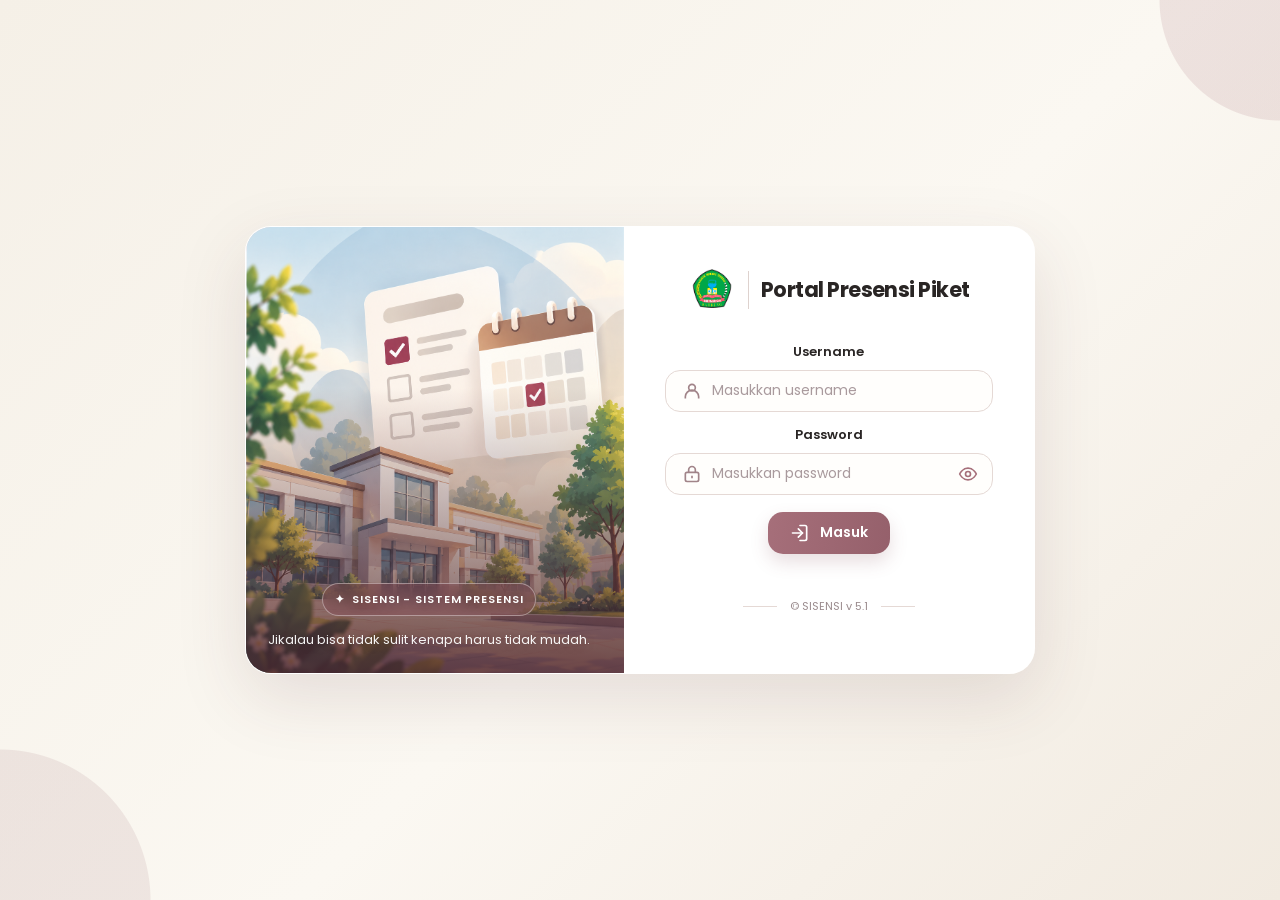
==== frontend/index.html @ e1c7d1ce "Update" ====
<!DOCTYPE html>
<html lang="id">
<head>
  <meta charset="UTF-8">
  <meta name="viewport" content="width=device-width, initial-scale=1.0">
  <meta name="theme-color" content="#824653">
  <title>Login - Portal Presensi Piket | SMK MedikaCom</title>
  <link href="https://fonts.googleapis.com/css2?family=Poppins:wght@400;500;600;700&display=swap" rel="stylesheet">
  <link rel="stylesheet" href="./css/style.css">
  <style>
    /* Tema SISENSI: Burgundy + Pale Beige */
    body.login-body {
      --burgundy: #824653;
      --burgundy-dark: #6F3945;
      --burgundy-soft: #A66F7A;
      --burgundy-pale: #F2E5E7;
      --beige: #F5F0E7;
      --ink: #34272B;
      --muted: #897B7E;
      --line: #E5D9D5;
      margin: 0;
      min-height: 100vh;
      padding: 28px;
      box-sizing: border-box;
      display: flex;
      align-items: center;
      justify-content: center;
      font-family: 'Poppins', sans-serif;
      color: var(--ink);
      background:
        radial-gradient(circle at 100% 0%, rgba(166,111,122,.16) 0 120px, transparent 121px),
        radial-gradient(circle at 0% 100%, rgba(130,70,83,.10) 0 150px, transparent 151px),
        linear-gradient(135deg, #F5F0E7 0%, #FBF8F2 55%, #F1EAE0 100%);
    }
    body.login-body * { box-sizing: border-box; }
    body.login-body > .container-login {
      width: min(790px, calc(100vw - 40px)) !important;
      max-width: 790px !important;
      min-width: 0;
      min-height: 425px;
      display: grid;
      grid-template-columns: minmax(0, .92fr) minmax(0, 1fr);
      overflow: hidden;
      padding: 0;
      margin: auto;
      border: 1px solid rgba(255,255,255,.96);
      border-radius: 26px;
      background: rgba(255,255,255,.97);
      box-shadow: 0 24px 70px rgba(83,45,54,.13);
    }
    .login-visual {
      position: relative;
      min-height: 425px;
      overflow: hidden;
      background: #E8D7D9;
      display: flex;
      align-items: flex-end;
      padding: 22px;
      isolation: isolate;
    }
    .login-visual::before {
      content: "";
      position: absolute;
      inset: 0;
      background: url("./assets/login-illustration.png") center center / cover no-repeat;
      z-index: -2;
    }
    .login-visual::after {
      content: "";
      position: absolute;
      inset: 0;
      background: linear-gradient(180deg, rgba(111,57,69,0) 36%, rgba(75,37,46,.82) 100%);
      z-index: -1;
    }
    .visual-copy { color: #fff; text-shadow: 0 2px 12px rgba(40,15,20,.22); }
    .visual-eyebrow {
      display: inline-flex;
      align-items: center;
      gap: 8px;
      margin-bottom: 12px;
      padding: 7px 12px;
      border: 1px solid rgba(255,255,255,.38);
      border-radius: 999px;
      background: rgba(130,70,83,.36);
      backdrop-filter: blur(8px);
      font-size: 11px;
      font-weight: 600;
      letter-spacing: .08em;
      text-transform: uppercase;
    }
    .visual-copy h3 { margin: 0 0 8px; font-size: clamp(24px, 2.5vw, 32px); line-height: 1.25; font-weight: 700; }
    .visual-copy p { max-width: 330px; margin: 0; font-size: 13px; line-height: 1.8; color: rgba(255,255,255,.94); }
    .login-content {
      display: flex;
      flex-direction: column;
      justify-content: center;
      padding: clamp(22px, 3.2vw, 46px);
      min-width: 0;
    }
    .login-brand { display: flex; justify-content: center; margin-bottom: 22px; }
    .container-login .logo { display: block; width: min(180px, 100%); height: auto; max-height: 62px; object-fit: contain; margin: 0 auto; }
    .login-heading { text-align: center; margin-bottom: 20px; }
    .login-heading h2 { margin: 0 0 8px; color: #292524; font-size: clamp(25px, 2.3vw, 32px); line-height: 1.3; font-weight: 700; letter-spacing: -.035em; }
    .login-heading p { margin: 0; color: #897B7E; font-size: 13px; line-height: 1.7; }
    .login-form { display: grid; gap: 13px; }
    .login-field label { display: block; margin: 0 0 8px; color: #292524; font-size: 13px; font-weight: 600; }
    .login-input-wrap { position: relative; }
    .login-input-wrap .field-icon {
      position: absolute; left: 17px; top: 50%; transform: translateY(-50%);
      width: 20px; height: 20px; color: #A18489; pointer-events: none;
    }
    .container-login .login-input {
      width: 100%; height: 42px; margin: 0; padding: 0 44px 0 46px;
      border: 1.5px solid #E5D9D5; border-radius: 15px; outline: none;
      background: #FFFEFC; color: #34272B; font: 400 14px 'Poppins', sans-serif;
      text-align: left; transition: border-color .2s, box-shadow .2s, background .2s;
    }
    .container-login .login-input::placeholder { color: #A99A9D; opacity: 1; }
    .container-login .login-input:focus { border-color: #A66F7A; box-shadow: 0 0 0 4px rgba(166,111,122,.15); background: #fff; }
    .password-toggle {
      position: absolute; right: 12px; top: 50%; transform: translateY(-50%);
      width: 34px; height: 34px; display: grid; place-items: center;
      border: 0; border-radius: 9px; color: #A66F7A; background: transparent; cursor: pointer;
    }
    .password-toggle:hover { background: #F2E5E7; color: #6F3945; }
    .password-toggle svg { width: 20px; height: 20px; }
    .container-login .login-btn {
      width: auto; min-width: 132px; max-width: 190px; align-self: center; padding: 0 24px; min-width: 120px; align-self: center; padding: 0 22px;
      min-height: 42px; margin: 4px 0 0; border: 0; border-radius: 15px;
      display: inline-flex; align-items: center; justify-content: center; gap: 10px;
      background: linear-gradient(100deg, #A66F7A, #95606B); color: white;
      font: 600 14px 'Poppins', sans-serif; cursor: pointer;
      box-shadow: 0 8px 18px rgba(130,70,83,.18); transition: transform .18s, box-shadow .18s, filter .18s;
    }
    .container-login .login-btn:hover { transform: translateY(-1px); background: linear-gradient(100deg, #95606B, #824653); box-shadow: 0 12px 22px rgba(130,70,83,.23); filter: brightness(1.02); }
    .container-login .login-btn:active { transform: translateY(0); }
    .login-btn svg { width: 20px; height: 20px; }
    .login-footer { display: flex; align-items: center; justify-content: center; gap: 13px; margin-top: 20px; color: #9A8B8D; font-size: 11px; text-align: center; }
    .login-footer::before, .login-footer::after { content: ""; height: 1px; width: 34px; background: #E5D9D5; }
    .container-login .error-msg { min-height: 0; margin-top: 12px; color: #B42332; font-size: 12px; text-align: center; }
    #loadingOverlay { z-index: 9999; }
    #loadingOverlay .spinner { border-top-color: #824653 !important; }
    @media (min-width: 821px) {
      body.login-body > .container-login {
        width: min(790px, calc(100vw - 40px)) !important;
        max-width: 790px !important;
        grid-template-columns: minmax(0, .92fr) minmax(0, 1fr) !important;
      }
      body.login-body > .container-login > .login-visual,
      body.login-body > .container-login > .login-content { min-width: 0; }
    }
    @media (max-width: 820px) {
      body.login-body { padding: 18px; }
      body.login-body > .container-login { width: min(560px, calc(100vw - 36px)) !important; max-width: 560px !important; min-height: auto; grid-template-columns: 1fr !important; border-radius: 23px; }
      .login-visual { min-height: 210px; padding: 24px; }
      .login-visual::before { background-position: center 54%; }
      .login-visual::after { background: linear-gradient(90deg, rgba(75,37,46,.66), rgba(111,57,69,.10)); }
      .visual-copy h3 { font-size: 23px; }
      .visual-copy p { max-width: 290px; font-size: 12px; }
      .login-content { padding: 32px clamp(22px, 7vw, 48px) 28px; }
      .login-title-row { gap: 14px; margin-bottom: 25px; }
      .container-login .logo { width: 58px; height: 54px; max-width: 58px; max-height: 54px; }
      .login-title-divider { height: 42px; }
      .login-heading h2 { font-size: clamp(20px, 4.5vw, 26px); }
    }
    @media (max-width: 420px) {
      body.login-body { padding: 12px; align-items: flex-start; }
      body.login-body > .container-login { width: min(560px, calc(100vw - 24px)) !important; max-width: 560px !important; border-radius: 19px; margin: auto 0; }
      .login-visual { min-height: 165px; padding: 18px; }
      .visual-copy h3 { font-size: 20px; }
      .visual-copy p { font-size: 11px; line-height: 1.6; }
      .login-content { padding: 26px 20px 23px; }
      .login-title-row { gap: 10px; }
      .container-login .logo { width: 48px; height: 46px; max-width: 48px; max-height: 46px; }
      .login-title-divider { height: 38px; }
      .login-heading h2 { font-size: clamp(18px, 5vw, 22px); }
      .container-login .login-input { height: 54px; min-height: 54px; border-radius: 13px; }
      .container-login .login-btn { height: 46px; min-height: 46px; min-width: 120px; padding: 0 22px; border-radius: 13px; }
      .login-form { gap: 13px; }
      .login-footer { margin-top: 25px; font-size: 10px; }
    }
    @media (prefers-reduced-motion: reduce) {
      .container-login *, .container-login *::before, .container-login *::after { transition: none !important; }
    }

    /* Tombol tampilkan password: posisi stabil dan selalu terlihat */
    .password-field, .password-wrapper, .password-input-wrap, .input-password-wrap {
      position: relative; width: 100%;
    }
    .password-toggle, .toggle-password, #togglePassword, #togglePasswordBtn, .show-password, .password-eye {
      position: absolute !important; right: 10px !important; top: 50% !important;
      transform: translateY(-50%) !important; display: inline-flex !important;
      align-items: center !important; justify-content: center !important;
      width: 30px !important; height: 30px !important; padding: 0 !important;
      margin: 0 !important; border: 0 !important; border-radius: 7px !important;
      background: transparent !important; color: #A66F7A !important;
      opacity: 1 !important; visibility: visible !important; z-index: 5 !important;
      cursor: pointer !important;
    }
    .password-field input, .password-wrapper input, .password-input-wrap input, .input-password-wrap input, #kodeAkses {
      padding-right: 54px !important;
    }
    .password-toggle svg, .toggle-password svg, #togglePassword svg, #togglePasswordBtn svg, .show-password svg, .password-eye svg {
      width: 20px !important; height: 20px !important; opacity: 1 !important; visibility: visible !important;
    }
    @media (max-width: 700px) {
      .login-card, .login-shell, .login-container, .container-login {
        width: calc(100vw - 28px) !important; max-width: 460px !important; min-height: auto !important;
      }
    }
    .password-toggle:hover, .toggle-password:hover, #togglePassword:hover, #togglePasswordBtn:hover, .show-password:hover, .password-eye:hover {
      background: #F2E5E7 !important; color: #6F3945 !important;
    }
    .password-toggle:focus-visible, .toggle-password:focus-visible, #togglePassword:focus-visible, #togglePasswordBtn:focus-visible, .show-password:focus-visible, .password-eye:focus-visible {
      outline: 2px solid #A66F7A !important; outline-offset: 2px !important; border-radius: 5px !important;
    }
  </style>
</head>
<body class="login-body">
  <main class="container-login">
    <section class="login-visual" aria-label="Informasi sekolah">
      <div class="visual-copy">
        <div class="visual-eyebrow">
          <span aria-hidden="true">✦</span> SISENSI - SISTEM PRESENSI
        </div>
        <!-- <h3>Presensi Piket<br>Lebih Mudah.</h3> -->
        <p>Jikalau bisa tidak sulit kenapa harus tidak mudah.</p>
      </div>
    </section>

    <section class="login-content" aria-labelledby="loginTitle">
      <header class="login-title-row" aria-labelledby="loginTitle">
        <img src="./assets/logo_sekolah.png" class="logo" alt="Logo sekolah">
        <span class="login-title-divider" aria-hidden="true"></span>
        <div class="login-heading">
          <h2 id="loginTitle">Portal Presensi Piket</h2>
        </div>
      </header>

      <form class="login-form" id="loginForm" onsubmit="event.preventDefault(); login();">
        <div class="login-field">
          <label for="idPiket">Username</label>
          <div class="login-input-wrap">
            <svg class="field-icon" viewBox="0 0 24 24" fill="none" stroke="currentColor" stroke-width="2" aria-hidden="true"><circle cx="12" cy="8" r="4"></circle><path d="M4 21v-2a8 8 0 0 1 16 0v2"></path></svg>
            <input type="text" id="idPiket" class="login-input" placeholder="Masukkan username" autocomplete="username" required>
          </div>
        </div>
        <div class="login-field">
          <label for="kodeAkses">Password</label>
          <div class="login-input-wrap">
            <svg class="field-icon" viewBox="0 0 24 24" fill="none" stroke="currentColor" stroke-width="2" aria-hidden="true"><rect x="4" y="10" width="16" height="11" rx="2"></rect><path d="M8 10V7a4 4 0 0 1 8 0v3"></path><path d="M12 14v3"></path></svg>
            <input type="password" id="kodeAkses" class="login-input" placeholder="Masukkan password" autocomplete="current-password" required>
            <button class="password-toggle" type="button" id="togglePassword" aria-label="Tampilkan password" title="Tampilkan password" aria-pressed="false">
              <svg id="passwordEyeIcon" viewBox="0 0 24 24" fill="none" stroke="currentColor" stroke-width="2" stroke-linecap="round" stroke-linejoin="round" aria-hidden="true">
                <path d="M2 12s3.5-7 10-7 10 7 10 7-3.5 7-10 7S2 12 2 12Z"></path><circle cx="12" cy="12" r="3"></circle>
              </svg>
            </button>
          </div>
        </div>
        <button type="submit" class="login-btn">
          <svg viewBox="0 0 24 24" fill="none" stroke="currentColor" stroke-width="2" stroke-linecap="round" stroke-linejoin="round" aria-hidden="true"><path d="M10 17l5-5-5-5"></path><path d="M15 12H3"></path><path d="M12 3h6a2 2 0 0 1 2 2v14a2 2 0 0 1-2 2h-6"></path></svg>
          Masuk
        </button>
      </form>
      <div class="error-msg" id="errorMsg" role="alert" aria-live="polite"></div>
      <footer class="login-footer">© SISENSI v 5.1</footer>
    </section>
  </main>

  <div id="loadingOverlay">
    <div class="loading-box">
      <div class="spinner"></div>
      <p id="loadingText">Memproses...</p>
    </div>
  </div>

  <script>
    const password = document.getElementById('kodeAkses');
    const toggle = document.getElementById('togglePassword');
    const icon = document.getElementById('passwordEyeIcon');

    const eye = `
      <path d="M2 12s3.5-7 10-7 10 7 10 7-3.5 7-10 7S2 12 2 12Z"></path>
      <circle cx="12" cy="12" r="3"></circle>
    `;
    const eyeOff = `
      <path d="M3 3l18 18"></path>
      <path d="M10.6 10.6a2 2 0 0 0 2.8 2.8"></path>
      <path d="M9.9 5.2A11 11 0 0 1 12 5c6.5 0 10 7 10 7a15 15 0 0 1-4 4.8"></path>
      <path d="M6.6 6.6C3.6 8.5 2 12 2 12s3.5 7 10 7c1 0 2-.2 2.9-.5"></path>
    `;
    toggle.addEventListener('click', function () {
      const show = password.type === 'password';
      password.type = show ? 'text' : 'password';
      icon.innerHTML = show ? eyeOff : eye;
      toggle.setAttribute('aria-label', show ? 'Sembunyikan password' : 'Tampilkan password');
      toggle.setAttribute('title', show ? 'Sembunyikan password' : 'Tampilkan password');
      toggle.setAttribute('aria-pressed', String(show));
    });
  </script>

  <script src="./js/auth.js"></script>
</body>
</html>
---- frontend/css/style.css ----
/* ==========================================================================
   1. RESET & BASE CONFIGURATION
   ========================================================================== */
html, body {
  height: 100%;
  margin: 0;
  padding: 0;
  font-family: 'Poppins', sans-serif;
  -webkit-text-size-adjust: 100%;
}

h2, h3 { 
  color: #1e293b; 
  font-weight: 600; 
  margin-top: 0; 
}

/* ==========================================================================
   2. LOGIN PAGE STYLES
   ========================================================================== */
body.login-body {
  min-height: 100vh;
  display: flex;
  justify-content: center;
  align-items: center;
  background: linear-gradient(rgba(245, 240, 231, 0.88), rgba(245, 240, 231, 0.88)), 
              url('https://i.imgur.com/hqZ98He.jpeg') no-repeat center center;
  background-size: cover;
}

.container-login {
  width: 100%;
  max-width: 380px;
  background: #ffffff;
  padding: 40px 30px;
  margin: 20px;
  border-radius: 20px;
  border: 1px solid #cbd5e1;
  box-shadow: 0 10px 25px rgba(74, 58, 30, 0.10);
  text-align: center;
  box-sizing: border-box;
}

.logo {
  display: block;
  margin: 0 auto 20px auto;
  max-width: 160px;
}

.login-input {
  width: 100%;
  box-sizing: border-box;
  padding: 14px 18px;
  margin-bottom: 16px;
  border-radius: 12px;
  border: 1px solid #cbd5e1;
  background: #f8fafc;
  text-align: center;
  font-size: 15px;
  font-family: inherit;
  outline: none;
}

.login-btn {
  width: 100%;
  padding: 14px;
  background-color: #A66F7A;
  color: #ffffff;
  border: none;
  border-radius: 12px;
  font-size: 16px;
  font-weight: 600;
  cursor: pointer;
}

.error-msg {
  color: #dc2626;
  background: #fecaca;
  padding: 10px;
  border-radius: 8px;
  font-size: 13px;
  margin-top: 20px;
  display: none;
}

/* ==========================================================================
   3. DASHBOARD LAYOUT & TOP HEADER BANNER (GAYA SCANNER PERFECT)
   ========================================================================== */
body.dashboard-body {
  background: #F5F0E7 !important;
  padding: 0 30px 20px !important; /* Margin/padding atas WAJIB 0 */
  color: #1e293b;
  display: flex;
  flex-direction: column;
  align-items: center;
  min-height: 100vh;
  box-sizing: border-box;
}

main {
  flex: 1;
  width: 100%;
  max-width: 1400px;
  margin: 0 auto;
}

/* ==========================================================================
   HEADER BANNER (MENTOK ATAS, LOGO BESAR & TEKS REGULAR)
   ========================================================================== */
#topHeaderBanner {
  width: 100%;
  max-width: 1400px;
  background: #824653 !important;
  border-radius: 0 0 16px 16px !important;
  padding: 16px 30px !important;
  display: flex !important;
  justify-content: space-between !important;
  align-items: center !important;
  box-shadow: 0 4px 15px rgba(0, 0, 0, 0.08) !important;
  border-top: none !important;
  border-bottom: 4px solid #ffffff !important;
  border-left: 4px solid #ffffff !important;
  border-right: 4px solid #ffffff !important;
  margin-top: 0 !important;
  margin-bottom: 20px !important;
  box-sizing: border-box;
  position: relative;
  z-index: 999;
}

/* AREA KIRI: PIL BRAND UTUH */
.brand-title {
  display: flex;
  align-items: center;
}

.brand-pill-box {
  background: #ffffff !important;
  padding: 8px 18px !important;
  border-radius: 12px !important;
  box-shadow: 0 2px 8px rgba(0, 0, 0, 0.08) !important;
  display: flex !important;
  flex-direction: row !important;
  align-items: center !important;
  gap: 14px !important;
}

/* LOGO DIPERBESAR */
.logo-img { 
  height: 52px !important; 
  width: auto; 
  object-fit: contain; 
}

/* Garis Pemisah Vertikal Halus */
.header-v-divider {
  width: 1.5px;
  height: 42px;
  background: #cbd5e1;
  border-radius: 2px;
}

.header-text-group {
  display: flex;
  flex-direction: column;
  align-items: flex-start;
  gap: 2px;
}

/* TITEL TIDAK BOLD */
.header-main-title {
  margin: 0 !important;
  font-size: 17px !important;
  font-weight: 600 !important; /* Dibuat sedang / tidak bold tebal */
  color: #0f172a !important;
  line-height: 1.2;
}

.header-sub-date {
  font-size: 12px !important;
  font-weight: 500 !important;
  color: #A66F7A !important;
  line-height: 1.2;
}

/* AREA KANAN: PIL USER & ROLE + LOGOUT */
.right-controls {
  display: flex;
  align-items: center;
  gap: 12px;
}

.user-pill-box {
  background: #ffffff !important;
  padding: 8px 16px !important;
  border-radius: 12px !important;
  box-shadow: 0 2px 8px rgba(0, 0, 0, 0.08) !important;
  display: flex !important;
  flex-direction: row !important;
  align-items: center !important;
  gap: 12px !important;
}

/* IKON SVG AGAK BESAR DI KIRI */
.pill-main-icon {
  display: flex;
  align-items: center;
  justify-content: center;
  color: #A66F7A;
  flex-shrink: 0;
}

.pill-main-icon svg {
  width: 22px;
  height: 22px;
}

/* KUMPULAN TEKS KANAN (SUSUN ATAS-BAWAH) */
.pill-text-stack {
  display: flex;
  flex-direction: column;
  align-items: flex-start;
  gap: 1px;
}

/* TEKS NAMA USER (ATAS) */
.user-name-text,
#petugasPiket {
  font-size: 13.5px !important;
  font-weight: 600 !important;
  color: #0f172a !important;
  line-height: 1.25 !important;
}

/* TEKS ROLE (BAWAH) */
.role-title-text,
#roleUser {
  font-size: 11.5px !important;
  font-weight: 500 !important;
  color: #A66F7A !important;
  line-height: 1.2 !important;
}

/* TOMBOL LOGOUT BULAT */
#logoutBtn {
  background: #ffffff !important;
  width: 40px !important;
  height: 40px !important;
  padding: 0 !important;
  border-radius: 50% !important;
  box-shadow: 0 2px 8px rgba(0, 0, 0, 0.08) !important;
  cursor: pointer;
  display: flex !important;
  align-items: center !important;
  justify-content: center !important;
  border: none !important;
  color: #dc2626 !important;
  transition: background 0.2s ease, transform 0.2s ease !important;
  flex-shrink: 0;
}

#logoutBtn:hover {
  background: #fef2f2 !important;
  transform: scale(1.05) !important;
}

.logout-icon { 
  width: 18px; 
  height: 18px; 
  stroke: #dc2626; 
}

.card {
  background: #ffffff;
  border-radius: 14px;
  padding: 24px;
  border: 1px solid #cbd5e1;
  box-shadow: 0 8px 24px rgba(74, 58, 30, 0.08);
  margin-bottom: 20px;
}

/* ==========================================================================
   4. FORM INPUTS & BUTTONS
   ========================================================================== */
select, input[type="date"], input[type="text"] {
  padding: 0 14px;
  height: 38px;
  border-radius: 12px;
  border: 1px solid #cbd5e1;
  font-size: 13px;
  font-family: 'Poppins', sans-serif;
  background: #ffffff;
  color: #1e293b;
  outline: none;
  box-sizing: border-box;
  transition: all 0.2s ease;
}

select:focus, input[type="date"]:focus, input[type="text"]:focus {
  border-color: #A66F7A;
  box-shadow: 0 0 0 2px rgba(166, 111, 122, 0.25);
}

button {
  background-color: #A66F7A;
  color: #ffffff !important;
  padding: 8px 16px;
  border-radius: 8px;
  border: none;
  cursor: pointer;
  font-size: 13px;
  font-weight: 500;
  font-family: 'Poppins', sans-serif;
  display: inline-flex;
  align-items: center;
  justify-content: center;
  gap: 6px;
  height: 38px;
  box-sizing: border-box;
}

button:hover:not(:disabled) { 
  background-color: #955D68;
  opacity: 1; 
  transform: translateY(-1px); 
}

button:disabled { 
  opacity: 0.5; 
  cursor: not-allowed; 
}

.button-small {
  font-size: 12px !important;
  padding: 5px 7px !important;
  background: #ffffff !important;
  color: #A66F7A !important;
  border: 1px solid #A66F7A !important;
  border-radius: 6px !important;
  cursor: pointer;
  display: inline-flex !important;
  margin-left: 6px;
  height: auto !important;
}

/* ==========================================================================
   5. FILTERS & COUNTER BOX
   ========================================================================== */
.filter-wrapper {
  display: grid;
  grid-template-columns: minmax(0, 1fr) 456px;
  align-items: center;
  gap: 16px;

  width: 100%;
  box-sizing: border-box;
  margin-bottom: 20px;
  padding: 14px;

  background: #f1f5f9;
  border: 1px solid #cbd5e1;
  border-radius: 14px;
}

.filter-group {
  display: grid;
  grid-template-columns: repeat(4, minmax(0, 1fr));
  align-items: end;
  gap: 10px;

  width: 100%;
  min-width: 0;
}

.filter-item {
  display: flex;
  flex-direction: column;
  gap: 6px;
  min-width: 0;

  font-size: 12px;
  font-weight: 600;
  color: #A66F7A;
}

.filter-item .custom-dropdown,
.filter-item .filter-input-text {
  width: 100%;
  min-width: 0;
}

.statistik-wrapper {
  display: flex;
  align-items: stretch;
  justify-content: flex-end;
  gap: 8px;

  width: 456px;
  max-width: 100%;
  min-width: 0;
  margin: 0;
}

.jumlah-data-box {
  display: flex;
  flex: 0 0 104px;
  flex-direction: column;
  align-items: center;
  justify-content: center;

  width: 104px;
  min-width: 0;
  min-height: 86px;
  box-sizing: border-box;
  padding: 8px 4px;
  margin: 0;

  background: #fff;
  border: 1px solid #cbd5e1;
  border-radius: 11px;
  text-align: center;
}

.jumlah-data-box label {
  display: flex;
  align-items: center;
  justify-content: center;

  width: 100%;
  min-height: 24px;
  margin-bottom: 4px;

  font-size: 10px;
  line-height: 1.2;
  font-weight: 700;
  color: #A66F7A;
  text-align: center;
  overflow-wrap: anywhere;
}

.jumlah-data-box span {
  display: block;
  font-size: 18px;
  line-height: 1.2;
  font-weight: 800;
  color: #dd9787;
}

@media (max-width: 1200px) {
  .filter-wrapper {
    grid-template-columns: minmax(0, 1fr);
  }

  .filter-group {
    grid-template-columns: repeat(4, minmax(0, 1fr));
  }

  .statistik-wrapper {
    display: flex;
    justify-content: flex-end;
    width: 100%;
  }

  .jumlah-data-box {
    flex: 1 1 0;
    width: auto;
  }
}

@media (max-width: 600px) {
  .filter-wrapper {
    padding: 12px;
  }

  .filter-group {
    grid-template-columns: repeat(2, minmax(0, 1fr));
  }

  .filter-item {
    min-width: 0;
  }

  .statistik-wrapper {
    display: grid;
    grid-template-columns: repeat(2, minmax(0, 1fr));
    justify-content: stretch;
  }

  .jumlah-data-box {
    width: 100%;
  }
}

/* ==========================================================================
   6. TABLE & DATA DISPLAY
   ========================================================================== */
.table-header { 
  display: flex; 
  justify-content: space-between; 
  align-items: center; 
  margin-bottom: 16px; 
  flex-wrap: wrap; 
  gap: 10px; 
}

.left-action { 
  display: flex; 
  gap: 8px; 
  flex-wrap: wrap; 
  align-items: center; 
}

.table-responsive {
  width: 100%;
  border: 1px solid #cbd5e1;
  border-radius: 12px;
  margin-top: 15px;
  background: #ffffff;
  overflow: hidden;
  box-sizing: border-box;
}

.table-responsive thead th:first-child {
  border-top-left-radius: 11px;
}

.table-responsive thead th:last-child {
  border-top-right-radius: 11px;
}

table { 
  width: 100%; 
  border-collapse: separate; 
  border-spacing: 0; 
  font-size: 13px; 
}

th { 
  background: #f1f5f9 !important; 
  color: #334155 !important; 
  font-size: 12px; 
  font-weight: 600; 
  padding: 12px 10px; 
  border-bottom: 2px solid #cbd5e1 !important; 
}

#tbodySiswa td {
  padding: 11px 10px;
  border-bottom: 1px solid #e2e8f0 !important;
  text-align: center;
  vertical-align: middle;
  font-size: 13px !important;
  font-weight: 500 !important;
  color: #1e293b !important;
}

#tbodySiswa td:nth-child(1) {
  font-weight: 600 !important;
}

#tbodySiswa tr {
  position: relative;
}

#tbodySiswa tr:has(.custom-dropdown.open) {
  z-index: 9999 !important;
  position: relative !important;
}

tr:nth-child(even) td { 
  background-color: #f8fafc; 
}

/* ==========================================================================
   7. INTERACTIVE STATUS CHIPS & CUSTOM DROPDOWN
   ========================================================================== */
#tbodySiswa td:nth-child(5) {
  width: 220px;
  max-width: 220px;
  min-width: 220px;
  text-align: center;
  vertical-align: middle;
  box-sizing: border-box;
}

.status-chip,
.inline-select,
.status-kosong,
.status-kosong-cell {
  width: 208px !important;
  height: 32px !important;
  border-radius: 12px !important;
  font-size: 12.5px !important;
  box-sizing: border-box !important;
  margin: 0 auto !important;
  display: inline-flex !important;
  align-items: center !important;
  justify-content: center !important;
  gap: 8px !important;
}

.status-chip {
  display: inline-flex;
  align-items: center;
  justify-content: center;
  gap: 8px;
  padding: 0 12px;
  cursor: pointer;
  transition: all 0.2s ease;
  border: 1px solid transparent;
  user-select: none;
  white-space: nowrap;
}

#tbodySiswa .status-chip,
#tbodySiswa .status-chip span,
.status-chip span {
  font-size: 12.5px !important;
  font-weight: 500 !important;
  line-height: 1;
}

.status-chip:hover {
  transform: translateY(-1px);
  box-shadow: 0 2px 6px rgba(0, 0, 0, 0.1);
  filter: brightness(0.95);
}

.status-chip svg {
  flex-shrink: 0 !important;
  width: 13px;
  height: 13px;
  opacity: 0.7;
  transition: opacity 0.2s;
}

.status-chip:hover svg {
  opacity: 1;
}

.inline-select {
  display: inline-block;
  padding: 0 10px 0 14px;
  border: 1.5px solid #A66F7A;
  outline: none;
  background-color: #ffffff;
  color: #1e293b;
  cursor: pointer;
  box-shadow: 0 2px 6px rgba(166, 111, 122, 0.15);
  text-align: center;
  text-align-last: center;
  font-weight: 500 !important;
}

/* STATUS COLOR PALETTE */
.status-hadir { 
  background: #dcfce7 !important; 
  color: #15803d !important; 
  border: 1px solid #bbf7d0 !important;
}

.status-terlambat { 
  background: #fef9c3 !important; 
  color: #854d0e !important; 
  border: 1px solid #fef08a !important;
}

.status-terlambat-berat { 
  background: #ffedd5 !important; 
  color: #9a3412 !important; 
  border: 1px solid #fed7aa !important;
}

.status-terlambat-ekstrem,
.status-alpa { 
  background: #fecaca !important; 
  color: #991b1b !important; 
  border: 1px solid #fca5a5 !important;
}

.status-sakit { 
  background: #e0f2fe !important; 
  color: #0369a1 !important; 
  border: 1px solid #bae6fd !important;
}

.status-izin { 
  background: #f1f5f9 !important; 
  color: #475569 !important; 
  border: 1px solid #cbd5e1 !important;
}

.status-libur,
.status-prakerin { 
  background: #e0e7ff !important; 
  color: #3730a3 !important; 
  border: 1px solid #c7d2fe !important;
}

.status-htp { 
  background: #fef3c7 !important; 
  color: #92400e !important; 
  border: 1px solid #fde68a !important;
}

.status-kosong,
.status-kosong-cell {
  background: #fef08a !important; 
  color: #854d0e !important; 
  border: 1px solid #fde047 !important;
  font-weight: 600 !important;
}

.status-chip svg,
.status-kosong svg {
  stroke: currentColor !important;
}

/* ==========================================================================
   8. PAGINATION & FOOTER
   ========================================================================== */
.table-footer {
  display: flex;
  justify-content: center;
  align-items: center;
  width: 100%;
  box-sizing: border-box;
  margin-top: 0;
  padding: 16px 0 0;
  background: #ffffff;
  border-radius: 0 0 12px 12px;
}

#pagination {
  display: flex;
  justify-content: center;
  align-items: center;
  flex-wrap: wrap;
  gap: 4px;
  max-width: 100%;
}

#pagination button { 
  background: #f1f5f9 !important; 
  color: #334155 !important; 
  border: 1px solid #cbd5e1 !important; 
  margin: 2px; 
  padding: 6px 12px !important; 
  border-radius: 8px !important; 
  font-size: 13px !important; 
  height: auto !important; 
}

#pagination button.active { 
  background: #A66F7A !important; 
  color: #ffffff !important; 
  font-weight: 600 !important; 
}

footer { 
  text-align: center; 
  padding: 20px; 
  font-size: 12px; 
  color: #A66F7A; 
  margin-top: 20px; 
}

/* ==========================================================================
   9. MODALS, TOASTS & CUSTOM DROPDOWN COMPONENT
   ========================================================================== */
.modal-overlay,
#notifModal { 
  position: fixed; 
  inset: 0; 
  background: rgba(15, 23, 42, 0.4); 
  display: flex; 
  align-items: center; 
  justify-content: center; 
  z-index: 1050 !important; 
  opacity: 0; 
  pointer-events: none; 
  transition: opacity 0.25s ease; 
}

.modal-overlay.active,
#notifModal.active { 
  opacity: 1; 
  pointer-events: auto; 
}

.modal-box { 
  background: #ffffff; 
  padding: 20px; 
  border-radius: 14px; 
  width: 320px; 
  text-align: center; 
}

#loadingOverlay {
  display: none; 
  position: fixed; 
  inset: 0; 
  background: rgba(15, 23, 42, 0.5); 
  backdrop-filter: blur(4px); 
  z-index: 9999 !important; 
  justify-content: center; 
  align-items: center;
}

#loadingOverlay.active { 
  display: flex; 
}

#loadingOverlay > div { 
  background: #ffffff; 
  padding: 24px 30px; 
  border-radius: 14px; 
  text-align: center; 
}

.spinner { 
  border: 3px solid #e2e8f0; 
  border-top: 3px solid #A66F7A; 
  border-radius: 50%; 
  width: 30px; 
  height: 30px; 
  animation: spin 0.8s linear infinite; 
  margin: 0 auto; 
}

@keyframes spin { 
  to { transform: rotate(360deg); } 
}

#toastContainer,
.toast-container { 
  position: fixed; 
  top: 20px; 
  right: 20px; 
  z-index: 10000 !important; 
}

/* Custom Dropdown Styling */
.custom-dropdown {
  position: relative;
  width: 100%;
  min-width: 160px;
  height: 38px;
  border-radius: 12px;
  box-sizing: border-box;
  margin: 0 auto;
  user-select: none;
  cursor: pointer;
  display: inline-flex;
  align-items: center;
  background: #ffffff;
  border: 1px solid #cbd5e1;
}

.dropdown-selected {
  width: 100%;
  height: 100%;
  display: flex;
  align-items: center;
  justify-content: space-between;
  padding: 0 14px;
  border-radius: 12px;
  box-sizing: border-box;
  font-size: 13px;
  font-weight: 500;
  color: #1e293b;
}

.dropdown-menu {
  position: absolute;
  top: calc(100% + 4px);
  bottom: auto;
  left: 0;

  width: 100%;
  min-width: 100%;
  max-width: 100%;

  max-height: 250px;
  overflow-y: auto;
  background: #ffffff;
  border: 1px solid #cbd5e1;
  border-radius: 12px;
  box-shadow: 0 6px 16px rgba(0, 0, 0, 0.08);
  display: none;
  flex-direction: column;
  z-index: 99999 !important;
  box-sizing: border-box;
}

.dropdown-menu::-webkit-scrollbar {
  width: 5px;
}

.dropdown-menu::-webkit-scrollbar-thumb {
  background-color: #cbd5e1;
  border-radius: 10px;
}

.custom-dropdown.open .dropdown-menu {
  display: flex;
}

.dropdown-item {
  padding: 9px 14px;
  text-align: left !important;
  font-size: 12.5px;
  color: #1e293b;
  cursor: pointer;
  transition: background 0.15s ease, color 0.15s ease;
}

.dropdown-item:hover {
  background: #f1f5f9;
  color: #A66F7A;
}

.custom-dropdown.open .dropdown-selected svg {
  transform: rotate(180deg);
}

.custom-dropdown.drop-up .dropdown-menu {
  top: auto !important;
  bottom: calc(100% + 4px) !important;
  margin-top: 0 !important;
  margin-bottom: 0 !important;
  z-index: 999999 !important;
}

.custom-dropdown.drop-up .dropdown-selected svg {
  transform: rotate(180deg) !important;
}

.custom-dropdown.drop-up.open .dropdown-selected svg {
  transform: rotate(0deg) !important;
}

.filter-input-text {
  width: 100%;
  min-width: 180px;
  height: 38px;
  padding: 0 14px;
  border-radius: 12px !important;
  border: 1px solid #cbd5e1;
  background: #ffffff;
  font-size: 13px;
  font-family: 'Poppins', sans-serif;
  color: #1e293b;
  box-sizing: border-box;
  outline: none;
  transition: all 0.2s ease;
}

.filter-input-text:focus,
input[type="text"]:focus {
  border-color: #A66F7A;
  box-shadow: 0 0 0 3px rgba(166, 111, 122, 0.15);
}

#tbodySiswa .custom-dropdown.drop-up > .dropdown-menu {
  top: auto !important;
  bottom: calc(100% + 4px) !important;
  max-height: 250px !important;
  overflow-y: auto !important;
  z-index: 999999 !important;
}

.status-badge-btn,
#tbodySiswa .custom-dropdown .dropdown-selected {
  box-sizing: border-box !important;
  height: 32px !important;
  min-height: 32px !important;
  padding-top: 0 !important;
  padding-bottom: 0 !important;
  line-height: 1.2 !important;
  vertical-align: middle;
}

#tbodySiswa td:has(.custom-dropdown),
#tbodySiswa td:has(.status-badge-btn) {
  vertical-align: middle;
}

@keyframes spinSync {
  from { transform: rotate(0deg); }
  to { transform: rotate(360deg); }
}

.sync-spinning {
  animation: spinSync 1s linear infinite;
  transform-origin: center;
  flex-shrink: 0;
}

/* ==========================================================================
   10. SYNC STATUS PANEL & SPINNER FIX
   ========================================================================== */
/* ==========================================================================
   10. SYNC STATUS PANEL (LAYOUT SEJAJAR HORIZONTAL)
   ========================================================================== */
.sync-status-panel {
  display: inline-flex;
  flex-direction: column;
  align-items: center;
  justify-content: center;
  gap: 2px;
  width: max-content;
  min-width: 0;
  min-height: 52px;
  max-width: 100%;
  box-sizing: border-box;
  padding: 8px 14px;
  border: 1px solid #bbf7d0;
  border-radius: 12px;
  background: #f0fdf4;
  color: #166534;
  font-size: 12px;
  line-height: 1.35;
}

.sync-status-main {
  display: flex;
  align-items: center;
  justify-content: center;
  gap: 8px; /* Jarak antara teks Offline & tombol */
  font-size: 13px;
  font-weight: 600;
  white-space: nowrap;
}

#syncStatusIcon {
  display: inline-flex;
  align-items: center;
  justify-content: center;
  flex-shrink: 0;
}

/* ANIMASI SPINNER MINI SAGE / MERAH */
.sync-mini-spinner {
  display: inline-block !important;
  width: 13px !important;
  height: 13px !important;
  box-sizing: border-box !important;
  border: 2px solid rgba(159, 18, 57, 0.25) !important;
  border-top-color: #9f1239 !important;
  border-radius: 50% !important;
  animation: syncRotate 0.75s linear infinite !important;
  flex-shrink: 0;
}

.sync-status-dot {
  width: 7px;
  height: 7px;
  flex: 0 0 7px;
  margin-left: 1px;
  border-radius: 50%;
  background: #22c55e;
  animation: syncOnlinePulse 2.2s ease-out infinite;
}

.sync-status-detail {
  display: block;
  min-height: 15px;
  line-height: 15px;
  text-align: center;
  color: #64748b;
  font-size: 11px;
  white-space: nowrap;
}

.sync-status-detail:empty::after {
  content: "\00a0";
  visibility: hidden;
}

/* STATE PENDING & SYNCING */
.sync-status-panel[data-state="pending"],
.sync-status-panel[data-state="syncing"] {
  border-color: #fecdd3 !important;
  background: #fff1f2 !important;
  color: #9f1239 !important;
}

.sync-status-panel[data-state="pending"] .sync-status-dot,
.sync-status-panel[data-state="syncing"] .sync-status-dot {
  display: none !important;
}

/* STATE ERROR & OFFLINE */
.sync-status-panel[data-state="error"],
.sync-status-panel[data-state="offline"] {
  border-color: #fca5a5 !important;
  background: #fef2f2 !important;
  color: #991b1b !important;
}

.sync-status-panel[data-state="offline"] .sync-status-dot {
  display: none !important;
}

/* TOMBOL KIRIM DATA PENDING (SEJAJAR HORIZONTAL) */
.sync-retry-button {
  display: none !important;
  margin: 0 0 0 4px !important; /* Spasi samping agar tidak nempel ke teks Offline */
  padding: 4px 10px !important;
  height: 28px !important;
  border: none;
  border-radius: 6px;
  background: #dc2626;
  color: #ffffff !important;
  font-family: inherit;
  font-size: 11px;
  font-weight: 600;
  cursor: pointer;
  transition: all 0.2s ease;
  box-shadow: 0 2px 5px rgba(220, 38, 38, 0.2);
  white-space: nowrap;
}

.sync-retry-button:hover {
  background: #b91c1c;
  transform: translateY(-1px);
}

/* PAKSA SEMBUNYIKAN KETIKA TERSIMPAN / MENYIMPAN */
.sync-status-panel[data-state="saved"] #retrySyncButton,
.sync-status-panel[data-state="syncing"] #retrySyncButton,
#retrySyncButton[hidden] {
  display: none !important;
}

/* TAMPILKAN TOMBOL SAAT ERROR ATAU OFFLINE */
.sync-status-panel[data-state="error"] #retrySyncButton:not([hidden]),
.sync-status-panel[data-state="offline"] #retrySyncButton:not([hidden]) {
  display: inline-flex !important;
  align-items: center;
  justify-content: center;
}

/* SEMBUNYIKAN CAPTION BAWAH SAAT TOMBOL MUNCUL AGAR KARTU TETAP TIPIS */
.sync-status-panel[data-state="error"]:has(#retrySyncButton:not([hidden])) .sync-status-detail,
.sync-status-panel[data-state="offline"]:has(#retrySyncButton:not([hidden])) .sync-status-detail {
  display: none !important;
}

@keyframes syncRotate {
  to { transform: rotate(360deg); }
}

@keyframes syncOnlinePulse {
  0% { box-shadow: 0 0 0 0 rgba(34, 197, 94, 0.4); }
  70% { box-shadow: 0 0 0 5px rgba(34, 197, 94, 0); }
  100% { box-shadow: 0 0 0 0 rgba(34, 197, 94, 0); }
}

/* ==========================================================================
   11. TOAST NOTIFIKASI MODERN SCANNER
   ========================================================================== */
#appToast {
  position: fixed;
  top: 20px;
  right: 20px;
  z-index: 30000;
  display: flex;
  align-items: center;
  gap: 12px;
  min-width: 300px;
  max-width: 380px;
  padding: 12px 16px;
  background: #ffffff;
  border-radius: 12px;
  box-shadow: 0 10px 25px rgba(0, 0, 0, 0.12);
  border-left: 6px solid #22c55e;
  transform: translateX(120%);
  opacity: 0;
  pointer-events: none;
  transition: all 0.35s cubic-bezier(0.68, -0.55, 0.265, 1.55);
}

#appToast.is-visible {
  transform: translateX(0);
  opacity: 1;
  pointer-events: auto;
}

#appToast[data-type="success"] { border-left-color: #22c55e; }
#appToast[data-type="error"] { border-left-color: #ef4444; }
#appToast[data-type="info"] { border-left-color: #3b82f6; }

.toast-icon-bg {
  width: 30px;
  height: 30px;
  border-radius: 50%;
  display: flex;
  align-items: center;
  justify-content: center;
  font-size: 14px;
  color: #fff;
  flex-shrink: 0;
}

#appToast[data-type="success"] .toast-icon-bg { background: #22c55e; }
#appToast[data-type="error"] .toast-icon-bg { background: #ef4444; }
#appToast[data-type="info"] .toast-icon-bg { background: #3b82f6; }

.toast-content {
  flex: 1;
  display: flex;
  flex-direction: column;
  gap: 2px;
}

.toast-title {
  font-size: 13px;
  font-weight: 700;
  color: #1e293b;
}

.toast-message {
  font-size: 12px;
  font-weight: 500;
  color: #64748b;
  line-height: 1.35;
}

.toast-close-btn {
  background: transparent !important;
  border: none !important;
  color: #94a3b8 !important;
  font-size: 15px !important;
  cursor: pointer;
  padding: 0 !important;
  height: auto !important;
  line-height: 1 !important;
}

.toast-close-btn:hover {
  color: #475569 !important;
}

/* ==========================================================================
   FINAL LOGIN ALIGNMENT FIX — logo | divider | title + centered compact button
   ========================================================================== */
body.login-body .login-title-row {
  display: flex !important;
  flex-direction: row !important;
  align-items: center !important;
  justify-content: center !important;
  gap: 16px !important;
  width: 100% !important;
  margin: 0 0 26px !important;
  text-align: left !important;
}

body.login-body .login-title-row .logo {
  display: block !important;
  width: 54px !important;
  height: 54px !important;
  max-width: 54px !important;
  max-height: 54px !important;
  flex: 0 0 54px !important;
  object-fit: contain !important;
  margin: 0 !important;
}

body.login-body .login-title-divider {
  display: block !important;
  width: 1px !important;
  height: 44px !important;
  flex: 0 0 1px !important;
  background: #DED2CE !important;
}

body.login-body .login-title-row .login-heading {
  flex: 0 1 auto !important;
  min-width: 0 !important;
  margin: 0 !important;
  text-align: left !important;
}

body.login-body .login-title-row .login-heading h2 {
  margin: 0 !important;
  color: #292524 !important;
  font-size: clamp(20px, 2vw, 27px) !important;
  line-height: 1.25 !important;
  text-align: left !important;
  white-space: normal !important;
}

body.login-body .login-form {
  width: 100%;
}

body.login-body .login-form > .login-btn,
body.login-body .container-login .login-btn {
  display: inline-flex !important;
  width: auto !important;
  min-width: 120px !important;
  max-width: 180px !important;
  justify-self: center !important;
  align-self: center !important;
  margin-left: auto !important;
  margin-right: auto !important;
  padding: 0 22px !important;
}

@media (max-width: 820px) {
  body.login-body .login-title-row {
    gap: 12px !important;
  }

  body.login-body .login-title-row .logo {
    width: 48px !important;
    height: 48px !important;
    max-width: 48px !important;
    max-height: 48px !important;
    flex-basis: 48px !important;
  }

  body.login-body .login-title-divider {
    height: 36px !important;
  }

  body.login-body .login-title-row .login-heading h2 {
    font-size: clamp(19px, 4.2vw, 25px) !important;
  }
}


/* FINAL TWEAK: compact one-line login title + center the entire right panel */
body.login-body > .container-login > .login-content {
  display: flex !important;
  flex-direction: column !important;
  justify-content: center !important;
  align-items: stretch !important;
  align-self: stretch !important;
  min-height: 100% !important;
  padding-top: clamp(24px, 3vw, 42px) !important;
  padding-bottom: clamp(24px, 3vw, 42px) !important;
}

body.login-body .login-title-row {
  display: flex !important;
  align-items: center !important;
  justify-content: center !important;
  gap: 12px !important;
  width: 100% !important;
  margin: 0 0 28px !important;
}

body.login-body .login-title-row .logo {
  width: 48px !important;
  height: 48px !important;
  max-width: 48px !important;
  max-height: 48px !important;
  flex: 0 0 48px !important;
  object-fit: contain !important;
}

body.login-body .login-title-divider {
  height: 38px !important;
  flex: 0 0 1px !important;
}

body.login-body .login-title-row .login-heading {
  flex: 0 1 auto !important;
  min-width: 0 !important;
}

body.login-body .login-title-row .login-heading h2 {
  font-size: clamp(18px, 1.65vw, 22px) !important;
  line-height: 1.2 !important;
  white-space: nowrap !important;
  letter-spacing: -0.025em !important;
  margin: 0 !important;
}

body.login-body .login-form {
  width: 100% !important;
  gap: 13px !important;
}

body.login-body .login-form > .login-btn {
  width: auto !important;
  min-width: 120px !important;
  max-width: 180px !important;
  justify-self: center !important;
  align-self: center !important;
  margin: 4px auto 0 !important;
}

body.login-body .login-footer {
  margin-top: 24px !important;
}

@media (max-width: 820px) {
  body.login-body > .container-login > .login-content {
    min-height: auto !important;
    padding: 30px clamp(22px, 7vw, 48px) 28px !important;
  }

  body.login-body .login-title-row {
    gap: 10px !important;
    margin-bottom: 24px !important;
  }

  body.login-body .login-title-row .logo {
    width: 44px !important;
    height: 44px !important;
    flex-basis: 44px !important;
  }

  body.login-body .login-title-divider {
    height: 34px !important;
  }

  body.login-body .login-title-row .login-heading h2 {
    font-size: clamp(16px, 3.5vw, 21px) !important;
    white-space: normal !important;
  }
}
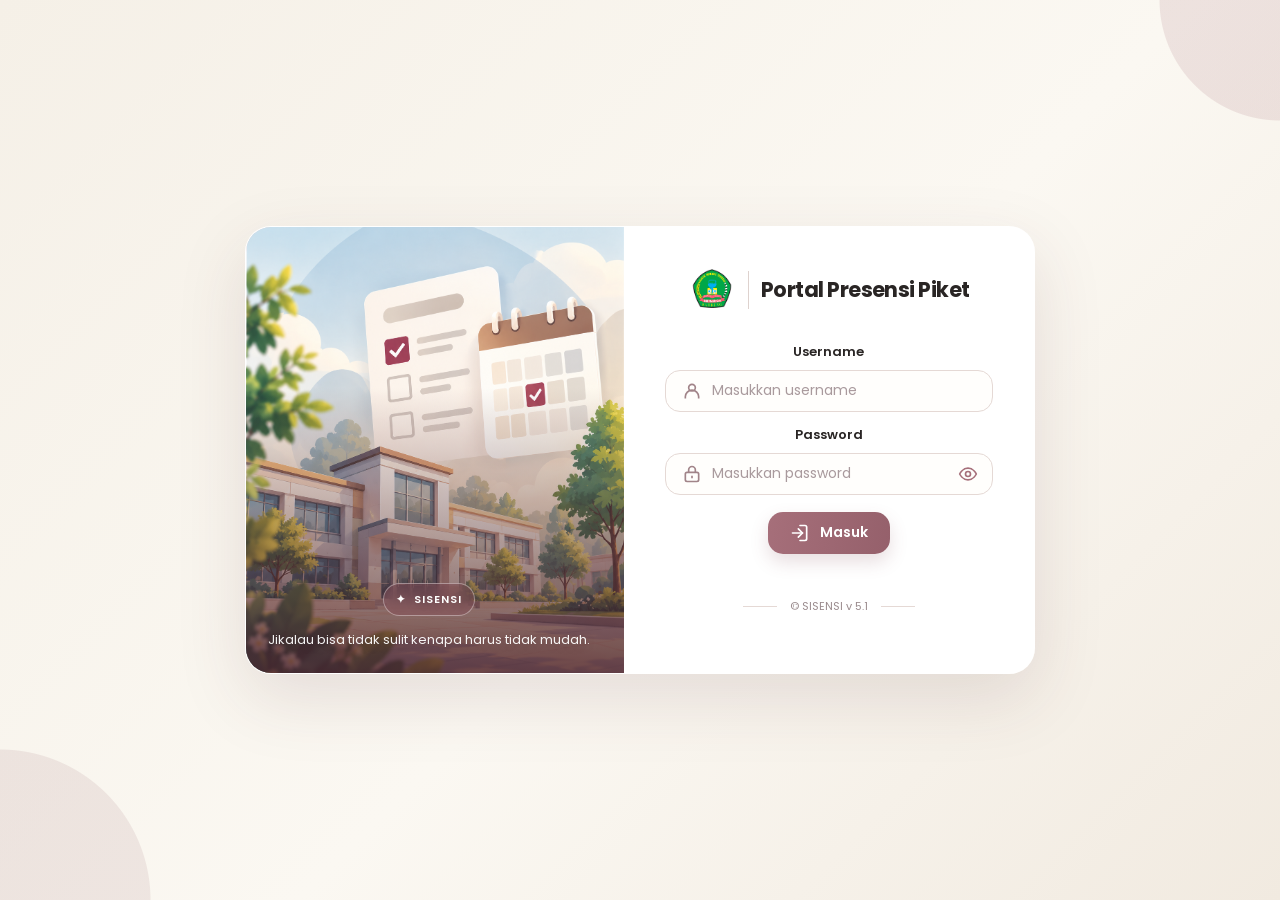
==== commit 65e43a8b: "Update" ====
--- a/frontend/index.html
+++ b/frontend/index.html
@@ -6,6 +6,7 @@
   <meta name="theme-color" content="#824653">
   <title>Login - Portal Presensi Piket | SMK MedikaCom</title>
   <link href="https://fonts.googleapis.com/css2?family=Poppins:wght@400;500;600;700&display=swap" rel="stylesheet">
+  <link rel="icon" type="image/png" href="./assets/logo_sekolah.png">
   <link rel="stylesheet" href="./css/style.css">
   <style>
     /* Tema SISENSI: Burgundy + Pale Beige */
@@ -221,7 +222,7 @@
     <section class="login-visual" aria-label="Informasi sekolah">
       <div class="visual-copy">
         <div class="visual-eyebrow">
-          <span aria-hidden="true">✦</span> SISENSI - SISTEM PRESENSI
+          <span aria-hidden="true">✦</span> SISENSI
         </div>
         <!-- <h3>Presensi Piket<br>Lebih Mudah.</h3> -->
         <p>Jikalau bisa tidak sulit kenapa harus tidak mudah.</p>
--- a/frontend/css/style.css
+++ b/frontend/css/style.css
@@ -1424,3 +1424,55 @@
     white-space: normal !important;
   }
 }
+
+
+/* ============================================================
+   SISENSI LOGIN — TRUE VERTICAL CENTERING
+   Balance top and bottom whitespace around the right content.
+   ============================================================ */
+body.login-body > .container-login {
+  align-items: stretch !important;
+}
+
+body.login-body > .container-login > .login-content {
+  display: flex !important;
+  flex-direction: column !important;
+  justify-content: center !important;
+  align-items: stretch !important;
+  align-self: stretch !important;
+  height: auto !important;
+  min-height: 425px !important;
+  box-sizing: border-box !important;
+  padding-top: clamp(24px, 3vw, 42px) !important;
+  padding-bottom: clamp(24px, 3vw, 42px) !important;
+}
+
+body.login-body > .container-login > .login-content > .login-title-row {
+  margin-top: 0 !important;
+}
+
+body.login-body > .container-login > .login-content > .login-form {
+  margin-top: 0 !important;
+  margin-bottom: 0 !important;
+}
+
+body.login-body > .container-login > .login-content > .error-msg:empty {
+  display: none !important;
+  min-height: 0 !important;
+  margin: 0 !important;
+  padding: 0 !important;
+}
+
+body.login-body > .container-login > .login-content > .login-footer {
+  margin-bottom: 0 !important;
+}
+
+@media (max-width: 820px) {
+  body.login-body > .container-login > .login-content {
+    min-height: 0 !important;
+    height: auto !important;
+    padding-top: 30px !important;
+    padding-bottom: 30px !important;
+    transform: translateY(10px);
+  }
+}
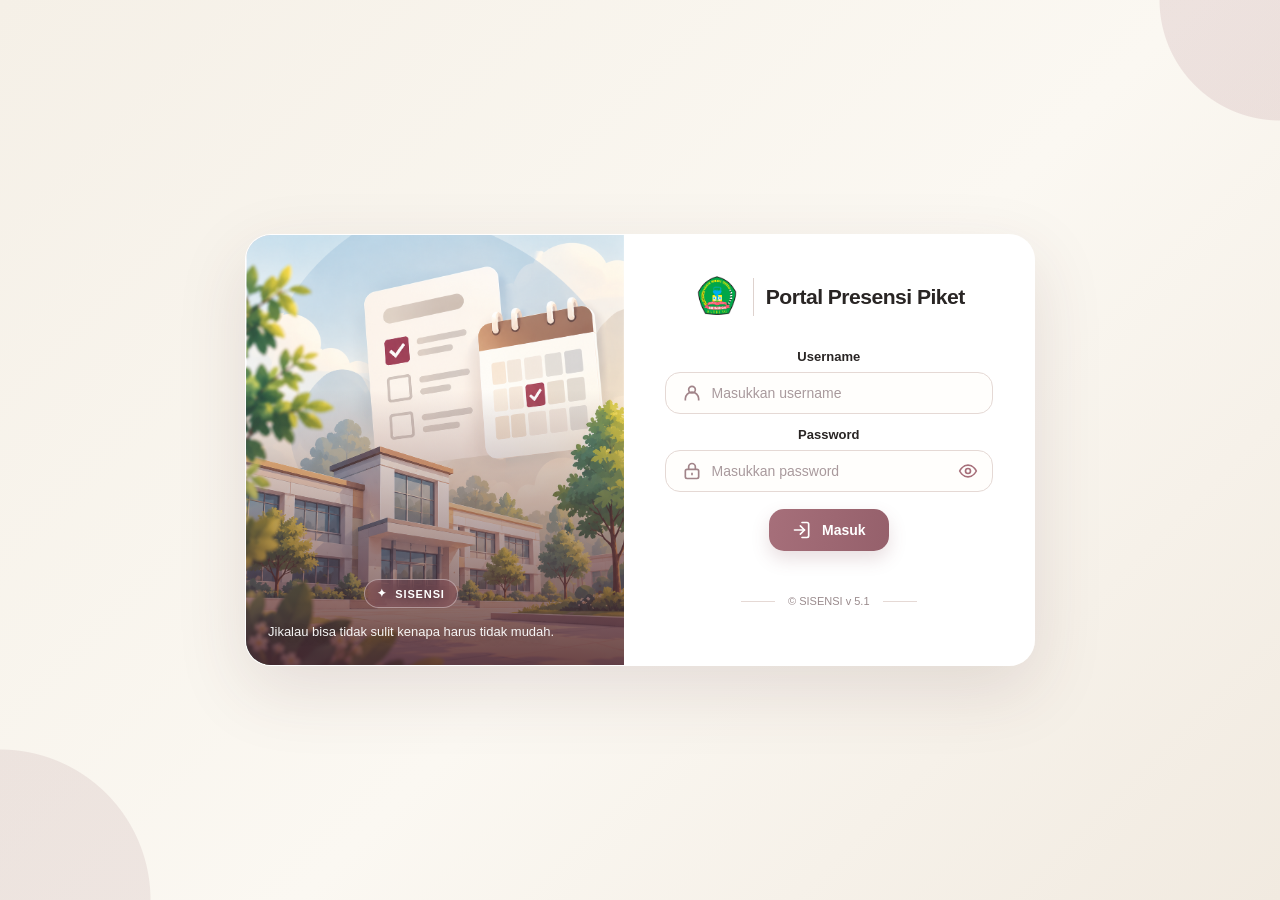
==== commit 0dffc5ba: "Update" ====
--- a/frontend/index.html
+++ b/frontend/index.html
@@ -5,7 +5,10 @@
   <meta name="viewport" content="width=device-width, initial-scale=1.0">
   <meta name="theme-color" content="#824653">
   <title>Login - Portal Presensi Piket | SMK MedikaCom</title>
-  <link href="https://fonts.googleapis.com/css2?family=Poppins:wght@400;500;600;700&display=swap" rel="stylesheet">
+  <!-- Tambahkan / ganti link Google Fonts di <head> -->
+<link rel="preconnect" href="https://fonts.googleapis.com">
+<link rel="preconnect" href="https://fonts.gstatic.com" crossorigin>
+<link href="https://fonts.googleapis.com/css2?family=Roboto:wght@400;500;700&display=swap" rel="stylesheet">
   <link rel="icon" type="image/png" href="./assets/logo_sekolah.png">
   <link rel="stylesheet" href="./css/style.css">
   <style>
--- a/frontend/css/style.css
+++ b/frontend/css/style.css
@@ -5,7 +5,7 @@
   height: 100%;
   margin: 0;
   padding: 0;
-  font-family: 'Poppins', sans-serif;
+  font-family: 'Roboto', sans-serif;
   -webkit-text-size-adjust: 100%;
 }
 
@@ -84,11 +84,11 @@
 }
 
 /* ==========================================================================
-   3. DASHBOARD LAYOUT & TOP HEADER BANNER (GAYA SCANNER PERFECT)
+   3. DASHBOARD LAYOUT & TOP HEADER BANNER
    ========================================================================== */
 body.dashboard-body {
   background: #F5F0E7 !important;
-  padding: 0 30px 20px !important; /* Margin/padding atas WAJIB 0 */
+  padding: 0 30px 20px !important;
   color: #1e293b;
   display: flex;
   flex-direction: column;
@@ -104,9 +104,6 @@
   margin: 0 auto;
 }
 
-/* ==========================================================================
-   HEADER BANNER (MENTOK ATAS, LOGO BESAR & TEKS REGULAR)
-   ========================================================================== */
 #topHeaderBanner {
   width: 100%;
   max-width: 1400px;
@@ -128,7 +125,6 @@
   z-index: 999;
 }
 
-/* AREA KIRI: PIL BRAND UTUH */
 .brand-title {
   display: flex;
   align-items: center;
@@ -145,14 +141,19 @@
   gap: 14px !important;
 }
 
-/* LOGO DIPERBESAR */
+/* KUNCI TINGGI & LEBAR LOGO AGAR BEBAS DARI LAYOUT SHIFT (LOMPATAN BOX) */
 .logo-img { 
-  height: 52px !important; 
-  width: auto; 
+  width: 48px !important; 
+  height: 48px !important; 
   object-fit: contain; 
-}
-
-/* Garis Pemisah Vertikal Halus */
+  opacity: 0;
+  transition: opacity 0.3s ease;
+}
+
+.logo-img.is-loaded {
+  opacity: 1 !important;
+}
+
 .header-v-divider {
   width: 1.5px;
   height: 42px;
@@ -167,12 +168,18 @@
   gap: 2px;
 }
 
-/* TITEL TIDAK BOLD */
 .header-main-title {
   margin: 0 !important;
-  font-size: 17px !important;
-  font-weight: 600 !important; /* Dibuat sedang / tidak bold tebal */
+  font-size: 16px !important;
+  font-weight: 700 !important;
   color: #0f172a !important;
+  line-height: 1.2;
+}
+
+#headerNamaSekolah {
+  font-size: 13px !important;
+  font-weight: 500 !important;
+  color: #824653 !important;
   line-height: 1.2;
 }
 
@@ -183,7 +190,6 @@
   line-height: 1.2;
 }
 
-/* AREA KANAN: PIL USER & ROLE + LOGOUT */
 .right-controls {
   display: flex;
   align-items: center;
@@ -201,7 +207,6 @@
   gap: 12px !important;
 }
 
-/* IKON SVG AGAK BESAR DI KIRI */
 .pill-main-icon {
   display: flex;
   align-items: center;
@@ -215,7 +220,6 @@
   height: 22px;
 }
 
-/* KUMPULAN TEKS KANAN (SUSUN ATAS-BAWAH) */
 .pill-text-stack {
   display: flex;
   flex-direction: column;
@@ -223,7 +227,6 @@
   gap: 1px;
 }
 
-/* TEKS NAMA USER (ATAS) */
 .user-name-text,
 #petugasPiket {
   font-size: 13.5px !important;
@@ -232,7 +235,6 @@
   line-height: 1.25 !important;
 }
 
-/* TEKS ROLE (BAWAH) */
 .role-title-text,
 #roleUser {
   font-size: 11.5px !important;
@@ -241,7 +243,6 @@
   line-height: 1.2 !important;
 }
 
-/* TOMBOL LOGOUT BULAT */
 #logoutBtn {
   background: #ffffff !important;
   width: 40px !important;
@@ -288,7 +289,7 @@
   border-radius: 12px;
   border: 1px solid #cbd5e1;
   font-size: 13px;
-  font-family: 'Poppins', sans-serif;
+  font-family: 'Roboto', sans-serif;
   background: #ffffff;
   color: #1e293b;
   outline: none;
@@ -310,7 +311,7 @@
   cursor: pointer;
   font-size: 13px;
   font-weight: 500;
-  font-family: 'Poppins', sans-serif;
+  font-family: 'Roboto', sans-serif;
   display: inline-flex;
   align-items: center;
   justify-content: center;
@@ -949,7 +950,7 @@
   border: 1px solid #cbd5e1;
   background: #ffffff;
   font-size: 13px;
-  font-family: 'Poppins', sans-serif;
+  font-family: 'Roboto', sans-serif;
   color: #1e293b;
   box-sizing: border-box;
   outline: none;
@@ -1476,3 +1477,25 @@
     transform: translateY(10px);
   }
 }
+
+/* ==========================================================================
+   5. FIX DROPDOWN OVERFLOW & Z-INDEX
+   ========================================================================== */
+.card, 
+.table-responsive {
+  overflow: visible !important;
+}
+
+#tbodySiswa tr:has(.custom-dropdown.open) {
+  z-index: 99999 !important;
+  position: relative !important;
+}
+
+#tbodySiswa td:has(.custom-dropdown.open) {
+  position: relative !important;
+  z-index: 99999 !important;
+}
+
+.custom-dropdown .dropdown-menu {
+  z-index: 999999 !important;
+}
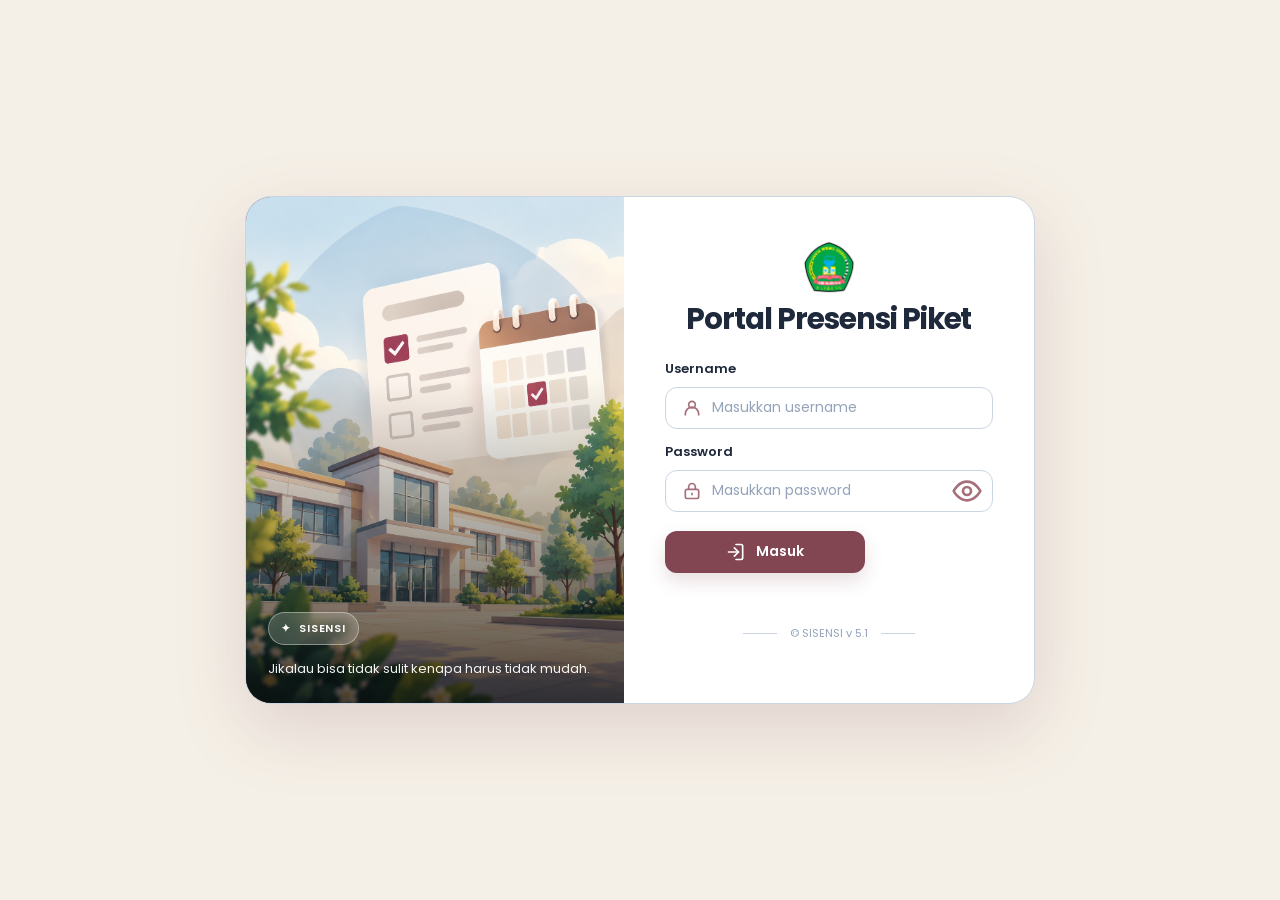
==== commit 2bf451f5: "Update" ====
--- a/frontend/index.html
+++ b/frontend/index.html
@@ -3,222 +3,22 @@
 <head>
   <meta charset="UTF-8">
   <meta name="viewport" content="width=device-width, initial-scale=1.0">
-  <meta name="theme-color" content="#824653">
   <title>Login - Portal Presensi Piket | SMK MedikaCom</title>
-  <!-- Tambahkan / ganti link Google Fonts di <head> -->
-<link rel="preconnect" href="https://fonts.googleapis.com">
-<link rel="preconnect" href="https://fonts.gstatic.com" crossorigin>
-<link href="https://fonts.googleapis.com/css2?family=Roboto:wght@400;500;700&display=swap" rel="stylesheet">
+
+  <!-- 💡 ANTI-FLASH THEME SCRIPT (Zero Delay Theme Switching) -->
+  <script>
+    (function() {
+      const savedTheme = localStorage.getItem("sisensi_active_theme") || "burgundy";
+      document.documentElement.setAttribute("data-theme", savedTheme);
+    })();
+  </script>
+
+  <!-- Fonts & Stylesheet -->
+  <link rel="preconnect" href="https://fonts.googleapis.com">
+  <link rel="preconnect" href="https://fonts.gstatic.com" crossorigin>
+  <link href="https://fonts.googleapis.com/css2?family=Roboto:wght@400;500;700&family=Poppins:wght@400;500;600;700&display=swap" rel="stylesheet">
   <link rel="icon" type="image/png" href="./assets/logo_sekolah.png">
   <link rel="stylesheet" href="./css/style.css">
-  <style>
-    /* Tema SISENSI: Burgundy + Pale Beige */
-    body.login-body {
-      --burgundy: #824653;
-      --burgundy-dark: #6F3945;
-      --burgundy-soft: #A66F7A;
-      --burgundy-pale: #F2E5E7;
-      --beige: #F5F0E7;
-      --ink: #34272B;
-      --muted: #897B7E;
-      --line: #E5D9D5;
-      margin: 0;
-      min-height: 100vh;
-      padding: 28px;
-      box-sizing: border-box;
-      display: flex;
-      align-items: center;
-      justify-content: center;
-      font-family: 'Poppins', sans-serif;
-      color: var(--ink);
-      background:
-        radial-gradient(circle at 100% 0%, rgba(166,111,122,.16) 0 120px, transparent 121px),
-        radial-gradient(circle at 0% 100%, rgba(130,70,83,.10) 0 150px, transparent 151px),
-        linear-gradient(135deg, #F5F0E7 0%, #FBF8F2 55%, #F1EAE0 100%);
-    }
-    body.login-body * { box-sizing: border-box; }
-    body.login-body > .container-login {
-      width: min(790px, calc(100vw - 40px)) !important;
-      max-width: 790px !important;
-      min-width: 0;
-      min-height: 425px;
-      display: grid;
-      grid-template-columns: minmax(0, .92fr) minmax(0, 1fr);
-      overflow: hidden;
-      padding: 0;
-      margin: auto;
-      border: 1px solid rgba(255,255,255,.96);
-      border-radius: 26px;
-      background: rgba(255,255,255,.97);
-      box-shadow: 0 24px 70px rgba(83,45,54,.13);
-    }
-    .login-visual {
-      position: relative;
-      min-height: 425px;
-      overflow: hidden;
-      background: #E8D7D9;
-      display: flex;
-      align-items: flex-end;
-      padding: 22px;
-      isolation: isolate;
-    }
-    .login-visual::before {
-      content: "";
-      position: absolute;
-      inset: 0;
-      background: url("./assets/login-illustration.png") center center / cover no-repeat;
-      z-index: -2;
-    }
-    .login-visual::after {
-      content: "";
-      position: absolute;
-      inset: 0;
-      background: linear-gradient(180deg, rgba(111,57,69,0) 36%, rgba(75,37,46,.82) 100%);
-      z-index: -1;
-    }
-    .visual-copy { color: #fff; text-shadow: 0 2px 12px rgba(40,15,20,.22); }
-    .visual-eyebrow {
-      display: inline-flex;
-      align-items: center;
-      gap: 8px;
-      margin-bottom: 12px;
-      padding: 7px 12px;
-      border: 1px solid rgba(255,255,255,.38);
-      border-radius: 999px;
-      background: rgba(130,70,83,.36);
-      backdrop-filter: blur(8px);
-      font-size: 11px;
-      font-weight: 600;
-      letter-spacing: .08em;
-      text-transform: uppercase;
-    }
-    .visual-copy h3 { margin: 0 0 8px; font-size: clamp(24px, 2.5vw, 32px); line-height: 1.25; font-weight: 700; }
-    .visual-copy p { max-width: 330px; margin: 0; font-size: 13px; line-height: 1.8; color: rgba(255,255,255,.94); }
-    .login-content {
-      display: flex;
-      flex-direction: column;
-      justify-content: center;
-      padding: clamp(22px, 3.2vw, 46px);
-      min-width: 0;
-    }
-    .login-brand { display: flex; justify-content: center; margin-bottom: 22px; }
-    .container-login .logo { display: block; width: min(180px, 100%); height: auto; max-height: 62px; object-fit: contain; margin: 0 auto; }
-    .login-heading { text-align: center; margin-bottom: 20px; }
-    .login-heading h2 { margin: 0 0 8px; color: #292524; font-size: clamp(25px, 2.3vw, 32px); line-height: 1.3; font-weight: 700; letter-spacing: -.035em; }
-    .login-heading p { margin: 0; color: #897B7E; font-size: 13px; line-height: 1.7; }
-    .login-form { display: grid; gap: 13px; }
-    .login-field label { display: block; margin: 0 0 8px; color: #292524; font-size: 13px; font-weight: 600; }
-    .login-input-wrap { position: relative; }
-    .login-input-wrap .field-icon {
-      position: absolute; left: 17px; top: 50%; transform: translateY(-50%);
-      width: 20px; height: 20px; color: #A18489; pointer-events: none;
-    }
-    .container-login .login-input {
-      width: 100%; height: 42px; margin: 0; padding: 0 44px 0 46px;
-      border: 1.5px solid #E5D9D5; border-radius: 15px; outline: none;
-      background: #FFFEFC; color: #34272B; font: 400 14px 'Poppins', sans-serif;
-      text-align: left; transition: border-color .2s, box-shadow .2s, background .2s;
-    }
-    .container-login .login-input::placeholder { color: #A99A9D; opacity: 1; }
-    .container-login .login-input:focus { border-color: #A66F7A; box-shadow: 0 0 0 4px rgba(166,111,122,.15); background: #fff; }
-    .password-toggle {
-      position: absolute; right: 12px; top: 50%; transform: translateY(-50%);
-      width: 34px; height: 34px; display: grid; place-items: center;
-      border: 0; border-radius: 9px; color: #A66F7A; background: transparent; cursor: pointer;
-    }
-    .password-toggle:hover { background: #F2E5E7; color: #6F3945; }
-    .password-toggle svg { width: 20px; height: 20px; }
-    .container-login .login-btn {
-      width: auto; min-width: 132px; max-width: 190px; align-self: center; padding: 0 24px; min-width: 120px; align-self: center; padding: 0 22px;
-      min-height: 42px; margin: 4px 0 0; border: 0; border-radius: 15px;
-      display: inline-flex; align-items: center; justify-content: center; gap: 10px;
-      background: linear-gradient(100deg, #A66F7A, #95606B); color: white;
-      font: 600 14px 'Poppins', sans-serif; cursor: pointer;
-      box-shadow: 0 8px 18px rgba(130,70,83,.18); transition: transform .18s, box-shadow .18s, filter .18s;
-    }
-    .container-login .login-btn:hover { transform: translateY(-1px); background: linear-gradient(100deg, #95606B, #824653); box-shadow: 0 12px 22px rgba(130,70,83,.23); filter: brightness(1.02); }
-    .container-login .login-btn:active { transform: translateY(0); }
-    .login-btn svg { width: 20px; height: 20px; }
-    .login-footer { display: flex; align-items: center; justify-content: center; gap: 13px; margin-top: 20px; color: #9A8B8D; font-size: 11px; text-align: center; }
-    .login-footer::before, .login-footer::after { content: ""; height: 1px; width: 34px; background: #E5D9D5; }
-    .container-login .error-msg { min-height: 0; margin-top: 12px; color: #B42332; font-size: 12px; text-align: center; }
-    #loadingOverlay { z-index: 9999; }
-    #loadingOverlay .spinner { border-top-color: #824653 !important; }
-    @media (min-width: 821px) {
-      body.login-body > .container-login {
-        width: min(790px, calc(100vw - 40px)) !important;
-        max-width: 790px !important;
-        grid-template-columns: minmax(0, .92fr) minmax(0, 1fr) !important;
-      }
-      body.login-body > .container-login > .login-visual,
-      body.login-body > .container-login > .login-content { min-width: 0; }
-    }
-    @media (max-width: 820px) {
-      body.login-body { padding: 18px; }
-      body.login-body > .container-login { width: min(560px, calc(100vw - 36px)) !important; max-width: 560px !important; min-height: auto; grid-template-columns: 1fr !important; border-radius: 23px; }
-      .login-visual { min-height: 210px; padding: 24px; }
-      .login-visual::before { background-position: center 54%; }
-      .login-visual::after { background: linear-gradient(90deg, rgba(75,37,46,.66), rgba(111,57,69,.10)); }
-      .visual-copy h3 { font-size: 23px; }
-      .visual-copy p { max-width: 290px; font-size: 12px; }
-      .login-content { padding: 32px clamp(22px, 7vw, 48px) 28px; }
-      .login-title-row { gap: 14px; margin-bottom: 25px; }
-      .container-login .logo { width: 58px; height: 54px; max-width: 58px; max-height: 54px; }
-      .login-title-divider { height: 42px; }
-      .login-heading h2 { font-size: clamp(20px, 4.5vw, 26px); }
-    }
-    @media (max-width: 420px) {
-      body.login-body { padding: 12px; align-items: flex-start; }
-      body.login-body > .container-login { width: min(560px, calc(100vw - 24px)) !important; max-width: 560px !important; border-radius: 19px; margin: auto 0; }
-      .login-visual { min-height: 165px; padding: 18px; }
-      .visual-copy h3 { font-size: 20px; }
-      .visual-copy p { font-size: 11px; line-height: 1.6; }
-      .login-content { padding: 26px 20px 23px; }
-      .login-title-row { gap: 10px; }
-      .container-login .logo { width: 48px; height: 46px; max-width: 48px; max-height: 46px; }
-      .login-title-divider { height: 38px; }
-      .login-heading h2 { font-size: clamp(18px, 5vw, 22px); }
-      .container-login .login-input { height: 54px; min-height: 54px; border-radius: 13px; }
-      .container-login .login-btn { height: 46px; min-height: 46px; min-width: 120px; padding: 0 22px; border-radius: 13px; }
-      .login-form { gap: 13px; }
-      .login-footer { margin-top: 25px; font-size: 10px; }
-    }
-    @media (prefers-reduced-motion: reduce) {
-      .container-login *, .container-login *::before, .container-login *::after { transition: none !important; }
-    }
-
-    /* Tombol tampilkan password: posisi stabil dan selalu terlihat */
-    .password-field, .password-wrapper, .password-input-wrap, .input-password-wrap {
-      position: relative; width: 100%;
-    }
-    .password-toggle, .toggle-password, #togglePassword, #togglePasswordBtn, .show-password, .password-eye {
-      position: absolute !important; right: 10px !important; top: 50% !important;
-      transform: translateY(-50%) !important; display: inline-flex !important;
-      align-items: center !important; justify-content: center !important;
-      width: 30px !important; height: 30px !important; padding: 0 !important;
-      margin: 0 !important; border: 0 !important; border-radius: 7px !important;
-      background: transparent !important; color: #A66F7A !important;
-      opacity: 1 !important; visibility: visible !important; z-index: 5 !important;
-      cursor: pointer !important;
-    }
-    .password-field input, .password-wrapper input, .password-input-wrap input, .input-password-wrap input, #kodeAkses {
-      padding-right: 54px !important;
-    }
-    .password-toggle svg, .toggle-password svg, #togglePassword svg, #togglePasswordBtn svg, .show-password svg, .password-eye svg {
-      width: 20px !important; height: 20px !important; opacity: 1 !important; visibility: visible !important;
-    }
-    @media (max-width: 700px) {
-      .login-card, .login-shell, .login-container, .container-login {
-        width: calc(100vw - 28px) !important; max-width: 460px !important; min-height: auto !important;
-      }
-    }
-    .password-toggle:hover, .toggle-password:hover, #togglePassword:hover, #togglePasswordBtn:hover, .show-password:hover, .password-eye:hover {
-      background: #F2E5E7 !important; color: #6F3945 !important;
-    }
-    .password-toggle:focus-visible, .toggle-password:focus-visible, #togglePassword:focus-visible, #togglePasswordBtn:focus-visible, .show-password:focus-visible, .password-eye:focus-visible {
-      outline: 2px solid #A66F7A !important; outline-offset: 2px !important; border-radius: 5px !important;
-    }
-  </style>
 </head>
 <body class="login-body">
   <main class="container-login">
@@ -227,7 +27,6 @@
         <div class="visual-eyebrow">
           <span aria-hidden="true">✦</span> SISENSI
         </div>
-        <!-- <h3>Presensi Piket<br>Lebih Mudah.</h3> -->
         <p>Jikalau bisa tidak sulit kenapa harus tidak mudah.</p>
       </div>
     </section>
@@ -305,4 +104,4 @@
 
   <script src="./js/auth.js"></script>
 </body>
-</html>
+</html>
--- a/frontend/css/style.css
+++ b/frontend/css/style.css
@@ -1,6 +1,83 @@
 /* ==========================================================================
-   1. RESET & BASE CONFIGURATION
+   1. COLOR PALETTE ENGINE & CSS VARIABLES (SUPPORT ZERO-FLASH)
    ========================================================================== */
+:root,
+html[data-theme="burgundy"],
+body[data-theme="burgundy"] {
+  --theme-glow-rgb: 130, 70, 83;
+  --theme-glow: rgba(var(--theme-glow-rgb), 0.18);
+  --primary: #824653;
+  --primary-hover: #6F3945;
+  --primary-soft: #A66F7A;
+  --bg-page: #F5F0E7;
+  --text-dark: #1e293b;
+  --border-light: #cbd5e1;
+}
+
+html[data-theme="green"],
+body[data-theme="green"] {
+  --theme-glow-rgb: 16, 185, 129;
+  --primary: #059669;
+  --primary-hover: #047857;
+  --primary-soft: #34d399;
+  --bg-page: #f0fdf4;
+}
+
+html[data-theme="blue"],
+body[data-theme="blue"] {
+  --theme-glow-rgb: 37, 99, 235;
+  --primary: #2563eb;
+  --primary-hover: #1d4ed8;
+  --primary-soft: #60a5fa;
+  --bg-page: #eff6ff;
+}
+
+html[data-theme="orange"],
+body[data-theme="orange"] {
+  --theme-glow-rgb: 234, 88, 12;
+  --primary: #ea580c;
+  --primary-hover: #c2410c;
+  --primary-soft: #fb923c;
+  --bg-page: #fff7ed;
+}
+
+html[data-theme="purple"],
+body[data-theme="purple"] {
+  --theme-glow-rgb: 147, 51, 234;
+  --primary: #9333ea;
+  --primary-hover: #7e22ce;
+  --primary-soft: #c084fc;
+  --bg-page: #faf5ff;
+}
+
+html[data-theme="gold"],
+body[data-theme="gold"] {
+  --theme-glow-rgb: 217, 119, 6;
+  --primary: #d97706;
+  --primary-hover: #b45309;
+  --primary-soft: #fbbf24;
+  --bg-page: #fffbeb;
+}
+
+html[data-theme="black"],
+body[data-theme="black"] {
+  --theme-glow-rgb: 30, 41, 59;
+  --primary: #0f172a;
+  --primary-hover: #1e293b;
+  --primary-soft: #475569;
+  --bg-page: #f8fafc;
+}
+
+html[data-theme="white"],
+body[data-theme="white"] {
+  --theme-glow-rgb: 100, 116, 139;
+  --primary: #475569;
+  --primary-hover: #334155;
+  --primary-soft: #94a3b8;
+  --bg-page: #f1f5f9;
+}
+
+/* Base resets */
 html, body {
   height: 100%;
   margin: 0;
@@ -10,91 +87,21 @@
 }
 
 h2, h3 { 
-  color: #1e293b; 
+  color: var(--text-dark); 
   font-weight: 600; 
   margin-top: 0; 
 }
 
-/* ==========================================================================
-   2. LOGIN PAGE STYLES
-   ========================================================================== */
-body.login-body {
+body.dashboard-body {
+  background: var(--bg-page) !important;
+  padding: 0 30px 20px !important;
+  color: var(--text-dark);
+  display: flex;
+  flex-direction: column;
+  align-items: center;
   min-height: 100vh;
-  display: flex;
-  justify-content: center;
-  align-items: center;
-  background: linear-gradient(rgba(245, 240, 231, 0.88), rgba(245, 240, 231, 0.88)), 
-              url('https://i.imgur.com/hqZ98He.jpeg') no-repeat center center;
-  background-size: cover;
-}
-
-.container-login {
-  width: 100%;
-  max-width: 380px;
-  background: #ffffff;
-  padding: 40px 30px;
-  margin: 20px;
-  border-radius: 20px;
-  border: 1px solid #cbd5e1;
-  box-shadow: 0 10px 25px rgba(74, 58, 30, 0.10);
-  text-align: center;
-  box-sizing: border-box;
-}
-
-.logo {
-  display: block;
-  margin: 0 auto 20px auto;
-  max-width: 160px;
-}
-
-.login-input {
-  width: 100%;
-  box-sizing: border-box;
-  padding: 14px 18px;
-  margin-bottom: 16px;
-  border-radius: 12px;
-  border: 1px solid #cbd5e1;
-  background: #f8fafc;
-  text-align: center;
-  font-size: 15px;
-  font-family: inherit;
-  outline: none;
-}
-
-.login-btn {
-  width: 100%;
-  padding: 14px;
-  background-color: #A66F7A;
-  color: #ffffff;
-  border: none;
-  border-radius: 12px;
-  font-size: 16px;
-  font-weight: 600;
-  cursor: pointer;
-}
-
-.error-msg {
-  color: #dc2626;
-  background: #fecaca;
-  padding: 10px;
-  border-radius: 8px;
-  font-size: 13px;
-  margin-top: 20px;
-  display: none;
-}
-
-/* ==========================================================================
-   3. DASHBOARD LAYOUT & TOP HEADER BANNER
-   ========================================================================== */
-body.dashboard-body {
-  background: #F5F0E7 !important;
-  padding: 0 30px 20px !important;
-  color: #1e293b;
-  display: flex;
-  flex-direction: column;
-  align-items: center;
-  min-height: 100vh;
-  box-sizing: border-box;
+  box-sizing: border-box;
+  transition: background 0.3s ease;
 }
 
 main {
@@ -104,16 +111,19 @@
   margin: 0 auto;
 }
 
+/* ==========================================================================
+   2. TOP HEADER BANNER MODERN & CLEAN (NO BOX NESTING)
+   ========================================================================== */
 #topHeaderBanner {
   width: 100%;
   max-width: 1400px;
-  background: #824653 !important;
+  background: var(--primary) !important;
   border-radius: 0 0 16px 16px !important;
-  padding: 16px 30px !important;
+  padding: 14px 30px !important;
   display: flex !important;
   justify-content: space-between !important;
   align-items: center !important;
-  box-shadow: 0 4px 15px rgba(0, 0, 0, 0.08) !important;
+  box-shadow: 0 8px 20px var(--theme-glow) !important;
   border-top: none !important;
   border-bottom: 4px solid #ffffff !important;
   border-left: 4px solid #ffffff !important;
@@ -123,187 +133,259 @@
   box-sizing: border-box;
   position: relative;
   z-index: 999;
-}
-
-.brand-title {
-  display: flex;
-  align-items: center;
-}
-
-.brand-pill-box {
-  background: #ffffff !important;
-  padding: 8px 18px !important;
-  border-radius: 12px !important;
-  box-shadow: 0 2px 8px rgba(0, 0, 0, 0.08) !important;
-  display: flex !important;
-  flex-direction: row !important;
-  align-items: center !important;
-  gap: 14px !important;
-}
-
-/* KUNCI TINGGI & LEBAR LOGO AGAR BEBAS DARI LAYOUT SHIFT (LOMPATAN BOX) */
-.logo-img { 
-  width: 48px !important; 
-  height: 48px !important; 
+  transition: background 0.3s ease, box-shadow 0.3s ease;
+}
+
+.header-brand-group {
+  display: flex;
+  align-items: center;
+  gap: 16px;
+}
+
+/* LINGKARAN LOGO BULAT PERFECT */
+.brand-logo-circle {
+  width: 48px;
+  height: 48px;
+  border-radius: 50%;
+  background: #ffffff;
+  display: flex;
+  align-items: center;
+  justify-content: center;
+  box-shadow: 0 2px 8px rgba(0,0,0,0.12);
+  flex-shrink: 0;
+  overflow: hidden;
+}
+
+.header-logo-img { 
+  width: 32px; 
+  height: 32px; 
   object-fit: contain; 
   opacity: 0;
   transition: opacity 0.3s ease;
 }
 
-.logo-img.is-loaded {
+.header-logo-img.is-loaded {
   opacity: 1 !important;
 }
 
-.header-v-divider {
-  width: 1.5px;
-  height: 42px;
-  background: #cbd5e1;
-  border-radius: 2px;
-}
-
-.header-text-group {
+.brand-text-stack {
   display: flex;
   flex-direction: column;
-  align-items: flex-start;
   gap: 2px;
 }
 
-.header-main-title {
+.brand-main-title {
   margin: 0 !important;
-  font-size: 16px !important;
+  font-size: 17px !important;
   font-weight: 700 !important;
-  color: #0f172a !important;
+  color: #ffffff !important;
   line-height: 1.2;
 }
 
-#headerNamaSekolah {
-  font-size: 13px !important;
+.brand-sub-title {
+  font-size: 12.5px !important;
   font-weight: 500 !important;
-  color: #824653 !important;
+  color: rgba(255, 255, 255, 0.8) !important;
   line-height: 1.2;
 }
 
-.header-sub-date {
-  font-size: 12px !important;
-  font-weight: 500 !important;
-  color: #A66F7A !important;
-  line-height: 1.2;
-}
-
-.right-controls {
+/* CONTROLS AREA (THEME & PROFILE) */
+.header-user-controls {
   display: flex;
   align-items: center;
   gap: 12px;
 }
 
-.user-pill-box {
-  background: #ffffff !important;
-  padding: 8px 16px !important;
-  border-radius: 12px !important;
-  box-shadow: 0 2px 8px rgba(0, 0, 0, 0.08) !important;
-  display: flex !important;
-  flex-direction: row !important;
-  align-items: center !important;
-  gap: 12px !important;
-}
-
-.pill-main-icon {
-  display: flex;
-  align-items: center;
-  justify-content: center;
-  color: #A66F7A;
-  flex-shrink: 0;
-}
-
-.pill-main-icon svg {
-  width: 22px;
-  height: 22px;
-}
-
-.pill-text-stack {
-  display: flex;
-  flex-direction: column;
-  align-items: flex-start;
-  gap: 1px;
-}
-
-.user-name-text,
-#petugasPiket {
-  font-size: 13.5px !important;
-  font-weight: 600 !important;
-  color: #0f172a !important;
-  line-height: 1.25 !important;
-}
-
-.role-title-text,
-#roleUser {
-  font-size: 11.5px !important;
-  font-weight: 500 !important;
-  color: #A66F7A !important;
-  line-height: 1.2 !important;
-}
-
-#logoutBtn {
-  background: #ffffff !important;
+.header-icon-btn {
   width: 40px !important;
   height: 40px !important;
   padding: 0 !important;
   border-radius: 50% !important;
-  box-shadow: 0 2px 8px rgba(0, 0, 0, 0.08) !important;
+  background: #ffffff !important;
+  border: none !important;
   cursor: pointer;
   display: flex !important;
   align-items: center !important;
   justify-content: center !important;
-  border: none !important;
+  box-shadow: 0 2px 8px rgba(0,0,0,0.1) !important;
+  color: var(--primary) !important;
+  font-size: 16px;
+  transition: transform 0.2s ease, background 0.2s ease !important;
+  flex-shrink: 0;
+}
+
+.header-icon-btn:hover {
+  transform: scale(1.06) !important;
+  background: #ffffff !important;
+}
+
+/* ==========================================================================
+   3. THEME POPOVER & PROFILE DROPDOWN (SWATCHES & POPUPS)
+   ========================================================================== */
+.theme-picker-wrapper,
+.user-profile-wrapper {
+  position: relative;
+}
+
+.theme-popover,
+.profile-popover {
+  position: absolute;
+  top: calc(100% + 10px);
+  right: 0;
+  background: #ffffff;
+  border-radius: 14px;
+  box-shadow: 0 10px 30px rgba(0, 0, 0, 0.15);
+  border: 1px solid var(--border-light);
+  padding: 14px;
+  display: none;
+  z-index: 1000;
+  box-sizing: border-box;
+  animation: popoverFadeIn 0.2s ease;
+}
+
+@keyframes popoverFadeIn {
+  from { opacity: 0; transform: translateY(-6px); }
+  to { opacity: 1; transform: translateY(0); }
+}
+
+.theme-popover.is-open,
+.profile-popover.is-open {
+  display: block;
+}
+
+.theme-popover-header {
+  font-size: 12px;
+  font-weight: 700;
+  color: var(--text-dark);
+  margin-bottom: 10px;
+  text-align: center;
+}
+
+.theme-color-grid {
+  display: grid;
+  grid-template-columns: repeat(4, 1fr);
+  gap: 10px;
+  width: 150px;
+}
+
+.color-swatch {
+  width: 28px !important;
+  height: 28px !important;
+  border-radius: 50% !important;
+  border: 2px solid #ffffff !important;
+  cursor: pointer;
+  box-shadow: 0 2px 5px rgba(0,0,0,0.15);
+  transition: transform 0.2s ease, box-shadow 0.2s ease;
+  padding: 0 !important;
+}
+
+.color-swatch:hover {
+  transform: scale(1.15) !important;
+}
+
+.color-swatch.active {
+  box-shadow: 0 0 0 2.5px var(--primary) !important;
+}
+
+.burgundyswatch { background: #824653 !important; }
+.greenswatch { background: #059669 !important; }
+.blueswatch { background: #2563eb !important; }
+.orangeswatch { background: #ea580c !important; }
+.purpleswatch { background: #9333ea !important; }
+.goldswatch { background: #d97706 !important; }
+.blackswatch { background: #0f172a !important; }
+.whiteswatch { background: #94a3b8 !important; }
+
+/* USER PROFILE DROPDOWN STYLES */
+.profile-popover {
+  width: 220px;
+  padding: 16px;
+}
+
+.profile-popover-user {
+  text-align: left;
+}
+
+.profile-name {
+  font-size: 14px;
+  font-weight: 700;
+  color: var(--text-dark);
+}
+
+.profile-role {
+  font-size: 12px;
+  font-weight: 500;
+  color: var(--primary-soft);
+  margin-top: 2px;
+}
+
+.profile-popover-divider {
+  height: 1px;
+  background: #e2e8f0;
+  margin: 12px 0;
+}
+
+.profile-logout-item {
+  width: 100% !important;
+  background: #fef2f2 !important;
   color: #dc2626 !important;
-  transition: background 0.2s ease, transform 0.2s ease !important;
-  flex-shrink: 0;
-}
-
-#logoutBtn:hover {
-  background: #fef2f2 !important;
-  transform: scale(1.05) !important;
+  border: 1px solid #fecaca !important;
+  border-radius: 10px !important;
+  padding: 8px 12px !important;
+  font-size: 12.5px !important;
+  font-weight: 600 !important;
+  cursor: pointer;
+  display: flex !important;
+  align-items: center !important;
+  justify-content: center !important;
+  gap: 8px !important;
+  height: 36px !important;
+  transition: background 0.2s ease !important;
+}
+
+.profile-logout-item:hover {
+  background: #fee2e2 !important;
 }
 
 .logout-icon { 
-  width: 18px; 
-  height: 18px; 
+  width: 16px; 
+  height: 16px; 
   stroke: #dc2626; 
 }
 
+/* ==========================================================================
+   4. FORM INPUTS, CARDS & BUTTONS
+   ========================================================================== */
 .card {
   background: #ffffff;
   border-radius: 14px;
   padding: 24px;
-  border: 1px solid #cbd5e1;
-  box-shadow: 0 8px 24px rgba(74, 58, 30, 0.08);
+  border: 1px solid var(--border-light);
+  box-shadow: 0 8px 24px var(--theme-glow);
   margin-bottom: 20px;
 }
 
-/* ==========================================================================
-   4. FORM INPUTS & BUTTONS
-   ========================================================================== */
 select, input[type="date"], input[type="text"] {
   padding: 0 14px;
   height: 38px;
   border-radius: 12px;
-  border: 1px solid #cbd5e1;
+  border: 1px solid var(--border-light);
   font-size: 13px;
   font-family: 'Roboto', sans-serif;
   background: #ffffff;
-  color: #1e293b;
+  color: var(--text-dark);
   outline: none;
   box-sizing: border-box;
   transition: all 0.2s ease;
 }
 
 select:focus, input[type="date"]:focus, input[type="text"]:focus {
-  border-color: #A66F7A;
-  box-shadow: 0 0 0 2px rgba(166, 111, 122, 0.25);
+  border-color: var(--primary);
+  box-shadow: 0 0 0 2px var(--theme-glow);
 }
 
 button {
-  background-color: #A66F7A;
+  background-color: var(--primary);
   color: #ffffff !important;
   padding: 8px 16px;
   border-radius: 8px;
@@ -318,11 +400,11 @@
   gap: 6px;
   height: 38px;
   box-sizing: border-box;
+  transition: background-color 0.2s ease, transform 0.2s ease;
 }
 
 button:hover:not(:disabled) { 
-  background-color: #955D68;
-  opacity: 1; 
+  background-color: var(--primary-hover);
   transform: translateY(-1px); 
 }
 
@@ -331,18 +413,28 @@
   cursor: not-allowed; 
 }
 
-.button-small {
-  font-size: 12px !important;
-  padding: 5px 7px !important;
-  background: #ffffff !important;
-  color: #A66F7A !important;
-  border: 1px solid #A66F7A !important;
-  border-radius: 6px !important;
-  cursor: pointer;
-  display: inline-flex !important;
-  margin-left: 6px;
-  height: auto !important;
-}
+.btn-cancel { background: #475569 !important; }
+.btn-confirm { background: #0f766e !important; }
+.btn-slate { background: #64748b !important; }
+.btn-danger { background: #ef4444 !important; }
+
+.text-danger { color: #ef4444 !important; }
+.text-center-cell { text-align: center !important; }
+.badge-wrapper-cell { display: flex; align-items: center; justify-content: center; }
+.status-dropdown-cell-wrapper {
+  position: relative;
+  display: inline-flex;
+  align-items: center;
+  justify-content: center;
+  vertical-align: middle;
+  height: 32px;
+  margin: 0;
+  padding: 0;
+  border: none;
+  background: transparent;
+}
+
+.admin-date-picker { display: inline-block; }
 
 /* ==========================================================================
    5. FILTERS & COUNTER BOX
@@ -352,14 +444,12 @@
   grid-template-columns: minmax(0, 1fr) 456px;
   align-items: center;
   gap: 16px;
-
   width: 100%;
   box-sizing: border-box;
   margin-bottom: 20px;
   padding: 14px;
-
   background: #f1f5f9;
-  border: 1px solid #cbd5e1;
+  border: 1px solid var(--border-light);
   border-radius: 14px;
 }
 
@@ -368,7 +458,6 @@
   grid-template-columns: repeat(4, minmax(0, 1fr));
   align-items: end;
   gap: 10px;
-
   width: 100%;
   min-width: 0;
 }
@@ -378,10 +467,9 @@
   flex-direction: column;
   gap: 6px;
   min-width: 0;
-
   font-size: 12px;
   font-weight: 600;
-  color: #A66F7A;
+  color: var(--primary);
 }
 
 .filter-item .custom-dropdown,
@@ -395,7 +483,6 @@
   align-items: stretch;
   justify-content: flex-end;
   gap: 8px;
-
   width: 456px;
   max-width: 100%;
   min-width: 0;
@@ -408,16 +495,14 @@
   flex-direction: column;
   align-items: center;
   justify-content: center;
-
   width: 104px;
   min-width: 0;
   min-height: 86px;
   box-sizing: border-box;
   padding: 8px 4px;
   margin: 0;
-
   background: #fff;
-  border: 1px solid #cbd5e1;
+  border: 1px solid var(--border-light);
   border-radius: 11px;
   text-align: center;
 }
@@ -426,15 +511,13 @@
   display: flex;
   align-items: center;
   justify-content: center;
-
   width: 100%;
   min-height: 24px;
   margin-bottom: 4px;
-
   font-size: 10px;
   line-height: 1.2;
   font-weight: 700;
-  color: #A66F7A;
+  color: var(--primary);
   text-align: center;
   overflow-wrap: anywhere;
 }
@@ -444,52 +527,21 @@
   font-size: 18px;
   line-height: 1.2;
   font-weight: 800;
-  color: #dd9787;
+  color: var(--primary-soft);
 }
 
 @media (max-width: 1200px) {
-  .filter-wrapper {
-    grid-template-columns: minmax(0, 1fr);
-  }
-
-  .filter-group {
-    grid-template-columns: repeat(4, minmax(0, 1fr));
-  }
-
-  .statistik-wrapper {
-    display: flex;
-    justify-content: flex-end;
-    width: 100%;
-  }
-
-  .jumlah-data-box {
-    flex: 1 1 0;
-    width: auto;
-  }
+  .filter-wrapper { grid-template-columns: minmax(0, 1fr); }
+  .filter-group { grid-template-columns: repeat(4, minmax(0, 1fr)); }
+  .statistik-wrapper { display: flex; justify-content: flex-end; width: 100%; }
+  .jumlah-data-box { flex: 1 1 0; width: auto; }
 }
 
 @media (max-width: 600px) {
-  .filter-wrapper {
-    padding: 12px;
-  }
-
-  .filter-group {
-    grid-template-columns: repeat(2, minmax(0, 1fr));
-  }
-
-  .filter-item {
-    min-width: 0;
-  }
-
-  .statistik-wrapper {
-    display: grid;
-    grid-template-columns: repeat(2, minmax(0, 1fr));
-    justify-content: stretch;
-  }
-
-  .jumlah-data-box {
-    width: 100%;
-  }
+  .filter-wrapper { padding: 12px; }
+  .filter-group { grid-template-columns: repeat(2, minmax(0, 1fr)); }
+  .statistik-wrapper { display: grid; grid-template-columns: repeat(2, minmax(0, 1fr)); }
+  .jumlah-data-box { width: 100%; }
 }
 
 /* ==========================================================================
@@ -513,20 +565,12 @@
 
 .table-responsive {
   width: 100%;
-  border: 1px solid #cbd5e1;
+  border: 1px solid var(--border-light);
   border-radius: 12px;
   margin-top: 15px;
   background: #ffffff;
-  overflow: hidden;
-  box-sizing: border-box;
-}
-
-.table-responsive thead th:first-child {
-  border-top-left-radius: 11px;
-}
-
-.table-responsive thead th:last-child {
-  border-top-right-radius: 11px;
+  overflow: visible !important;
+  box-sizing: border-box;
 }
 
 table { 
@@ -542,7 +586,7 @@
   font-size: 12px; 
   font-weight: 600; 
   padding: 12px 10px; 
-  border-bottom: 2px solid #cbd5e1 !important; 
+  border-bottom: 2px solid var(--border-light) !important; 
 }
 
 #tbodySiswa td {
@@ -552,30 +596,20 @@
   vertical-align: middle;
   font-size: 13px !important;
   font-weight: 500 !important;
-  color: #1e293b !important;
-}
-
-#tbodySiswa td:nth-child(1) {
-  font-weight: 600 !important;
-}
-
-#tbodySiswa tr {
-  position: relative;
-}
+  color: var(--text-dark) !important;
+}
+
+#tbodySiswa td:nth-child(1) { font-weight: 600 !important; }
+#tbodySiswa tr { position: relative; }
 
 #tbodySiswa tr:has(.custom-dropdown.open) {
-  z-index: 9999 !important;
+  z-index: 99999 !important;
   position: relative !important;
 }
 
-tr:nth-child(even) td { 
-  background-color: #f8fafc; 
-}
-
-/* ==========================================================================
-   7. INTERACTIVE STATUS CHIPS & CUSTOM DROPDOWN
-   ========================================================================== */
-#tbodySiswa td:nth-child(5) {
+tr:nth-child(even) td { background-color: #f8fafc; }
+
+.status-cell-center {
   width: 220px;
   max-width: 220px;
   min-width: 220px;
@@ -584,138 +618,41 @@
   box-sizing: border-box;
 }
 
-.status-chip,
-.inline-select,
-.status-kosong,
-.status-kosong-cell {
-  width: 208px !important;
-  height: 32px !important;
-  border-radius: 12px !important;
-  font-size: 12.5px !important;
-  box-sizing: border-box !important;
-  margin: 0 auto !important;
-  display: inline-flex !important;
-  align-items: center !important;
-  justify-content: center !important;
-  gap: 8px !important;
-}
-
-.status-chip {
+/* ==========================================================================
+   7. STATUS CHIPS & BADGES
+   ========================================================================== */
+.status-badge-btn {
   display: inline-flex;
   align-items: center;
   justify-content: center;
-  gap: 8px;
-  padding: 0 12px;
+  gap: 6px;
+  width: max-content;
+  height: 32px;
+  white-space: nowrap;
+  padding: 6px 14px;
+  border-radius: 12px;
+  font-size: 12.5px;
+  font-weight: 500;
+  box-sizing: border-box;
+  border: 1px solid rgba(0,0,0,0.1);
   cursor: pointer;
   transition: all 0.2s ease;
-  border: 1px solid transparent;
-  user-select: none;
-  white-space: nowrap;
-}
-
-#tbodySiswa .status-chip,
-#tbodySiswa .status-chip span,
-.status-chip span {
-  font-size: 12.5px !important;
-  font-weight: 500 !important;
-  line-height: 1;
-}
-
-.status-chip:hover {
+}
+
+.status-badge-btn:hover {
   transform: translateY(-1px);
-  box-shadow: 0 2px 6px rgba(0, 0, 0, 0.1);
-  filter: brightness(0.95);
-}
-
-.status-chip svg {
-  flex-shrink: 0 !important;
-  width: 13px;
-  height: 13px;
-  opacity: 0.7;
-  transition: opacity 0.2s;
-}
-
-.status-chip:hover svg {
-  opacity: 1;
-}
-
-.inline-select {
-  display: inline-block;
-  padding: 0 10px 0 14px;
-  border: 1.5px solid #A66F7A;
-  outline: none;
-  background-color: #ffffff;
-  color: #1e293b;
-  cursor: pointer;
-  box-shadow: 0 2px 6px rgba(166, 111, 122, 0.15);
-  text-align: center;
-  text-align-last: center;
-  font-weight: 500 !important;
-}
-
-/* STATUS COLOR PALETTE */
-.status-hadir { 
-  background: #dcfce7 !important; 
-  color: #15803d !important; 
-  border: 1px solid #bbf7d0 !important;
-}
-
-.status-terlambat { 
-  background: #fef9c3 !important; 
-  color: #854d0e !important; 
-  border: 1px solid #fef08a !important;
-}
-
-.status-terlambat-berat { 
-  background: #ffedd5 !important; 
-  color: #9a3412 !important; 
-  border: 1px solid #fed7aa !important;
-}
-
-.status-terlambat-ekstrem,
-.status-alpa { 
-  background: #fecaca !important; 
-  color: #991b1b !important; 
-  border: 1px solid #fca5a5 !important;
-}
-
-.status-sakit { 
-  background: #e0f2fe !important; 
-  color: #0369a1 !important; 
-  border: 1px solid #bae6fd !important;
-}
-
-.status-izin { 
-  background: #f1f5f9 !important; 
-  color: #475569 !important; 
-  border: 1px solid #cbd5e1 !important;
-}
-
-.status-libur,
-.status-prakerin { 
-  background: #e0e7ff !important; 
-  color: #3730a3 !important; 
-  border: 1px solid #c7d2fe !important;
-}
-
-.status-htp { 
-  background: #fef3c7 !important; 
-  color: #92400e !important; 
-  border: 1px solid #fde68a !important;
-}
-
-.status-kosong,
-.status-kosong-cell {
-  background: #fef08a !important; 
-  color: #854d0e !important; 
-  border: 1px solid #fde047 !important;
-  font-weight: 600 !important;
-}
-
-.status-chip svg,
-.status-kosong svg {
-  stroke: currentColor !important;
-}
+  filter: brightness(0.96);
+}
+
+.status-hadir { background: #dcfce7 !important; color: #15803d !important; border: 1px solid #bbf7d0 !important; }
+.status-terlambat { background: #fef9c3 !important; color: #854d0e !important; border: 1px solid #fef08a !important; }
+.status-terlambat-berat { background: #ffedd5 !important; color: #9a3412 !important; border: 1px solid #fed7aa !important; }
+.status-terlambat-ekstrem, .status-alpa { background: #fecaca !important; color: #991b1b !important; border: 1px solid #fca5a5 !important; }
+.status-sakit { background: #e0f2fe !important; color: #0369a1 !important; border: 1px solid #bae6fd !important; }
+.status-izin { background: #f1f5f9 !important; color: #475569 !important; border: 1px solid #cbd5e1 !important; }
+.status-libur, .status-prakerin { background: #e0e7ff !important; color: #3730a3 !important; border: 1px solid #c7d2fe !important; }
+.status-htp { background: #fef3c7 !important; color: #92400e !important; border: 1px solid #fde68a !important; }
+.status-kosong { background: #fef08a !important; color: #854d0e !important; border: 1px solid #fde047 !important; font-weight: 600 !important; }
 
 /* ==========================================================================
    8. PAGINATION & FOOTER
@@ -726,10 +663,8 @@
   align-items: center;
   width: 100%;
   box-sizing: border-box;
-  margin-top: 0;
   padding: 16px 0 0;
   background: #ffffff;
-  border-radius: 0 0 12px 12px;
 }
 
 #pagination {
@@ -738,13 +673,12 @@
   align-items: center;
   flex-wrap: wrap;
   gap: 4px;
-  max-width: 100%;
 }
 
 #pagination button { 
   background: #f1f5f9 !important; 
   color: #334155 !important; 
-  border: 1px solid #cbd5e1 !important; 
+  border: 1px solid var(--border-light) !important; 
   margin: 2px; 
   padding: 6px 12px !important; 
   border-radius: 8px !important; 
@@ -753,7 +687,7 @@
 }
 
 #pagination button.active { 
-  background: #A66F7A !important; 
+  background: var(--primary) !important; 
   color: #ffffff !important; 
   font-weight: 600 !important; 
 }
@@ -762,15 +696,14 @@
   text-align: center; 
   padding: 20px; 
   font-size: 12px; 
-  color: #A66F7A; 
+  color: var(--primary-soft); 
   margin-top: 20px; 
 }
 
 /* ==========================================================================
    9. MODALS, TOASTS & CUSTOM DROPDOWN COMPONENT
    ========================================================================== */
-.modal-overlay,
-#notifModal { 
+.modal-overlay { 
   position: fixed; 
   inset: 0; 
   background: rgba(15, 23, 42, 0.4); 
@@ -783,8 +716,7 @@
   transition: opacity 0.25s ease; 
 }
 
-.modal-overlay.active,
-#notifModal.active { 
+.modal-overlay.active { 
   opacity: 1; 
   pointer-events: auto; 
 }
@@ -797,51 +729,78 @@
   text-align: center; 
 }
 
+.modal-actions { margin-top: 15px; display: flex; gap: 10px; justify-content: center; }
+.notif-modal-stack { margin-top: 15px; display: flex; flex-direction: column; gap: 8px; }
+
+/* LOADING OVERLAY MODERN MINIMALIS */
 #loadingOverlay {
-  display: none; 
-  position: fixed; 
-  inset: 0; 
-  background: rgba(15, 23, 42, 0.5); 
-  backdrop-filter: blur(4px); 
-  z-index: 9999 !important; 
-  justify-content: center; 
-  align-items: center;
-}
-
-#loadingOverlay.active { 
-  display: flex; 
-}
-
-#loadingOverlay > div { 
-  background: #ffffff; 
-  padding: 24px 30px; 
-  border-radius: 14px; 
-  text-align: center; 
-}
-
-.spinner { 
-  border: 3px solid #e2e8f0; 
-  border-top: 3px solid #A66F7A; 
-  border-radius: 50%; 
-  width: 30px; 
-  height: 30px; 
-  animation: spin 0.8s linear infinite; 
-  margin: 0 auto; 
-}
-
-@keyframes spin { 
-  to { transform: rotate(360deg); } 
-}
-
-#toastContainer,
-.toast-container { 
-  position: fixed; 
-  top: 20px; 
-  right: 20px; 
-  z-index: 10000 !important; 
-}
-
-/* Custom Dropdown Styling */
+  display: none;
+  position: fixed;
+  inset: 0;
+  background: rgba(15, 23, 42, 0.35);
+  backdrop-filter: blur(3px);
+  z-index: 99999 !important;
+  justify-content: center;
+  align-items: center;
+}
+
+#loadingOverlay.active { display: flex !important; }
+
+#loadingOverlay > div {
+  background: #ffffff;
+  padding: 22px 30px;
+  border-radius: 16px;
+  text-align: center;
+  border: 1px solid #e2e8f0;
+  box-shadow: 0 12px 32px rgba(0, 0, 0, 0.12);
+  display: flex;
+  flex-direction: column;
+  align-items: center;
+  gap: 10px;
+}
+
+.dots {
+  display: flex;
+  align-items: center;
+  justify-content: center;
+  gap: 8px;
+  height: 16px;
+}
+
+.dots span {
+  width: 9px;
+  height: 9px;
+  background-color: var(--primary);
+  border-radius: 50%;
+  display: inline-block;
+  animation: geminiPulse 1.4s cubic-bezier(0.4, 0, 0.2, 1) infinite;
+}
+
+.dots span:nth-child(1) { animation-delay: 0s; }
+.dots span:nth-child(2) { animation-delay: 0.2s; }
+.dots span:nth-child(3) { animation-delay: 0.4s; }
+
+@keyframes geminiPulse {
+  0%, 100% {
+    transform: scale(0.65);
+    opacity: 0.35;
+    box-shadow: 0 0 0 0 rgba(0,0,0,0);
+  }
+  50% {
+    transform: scale(1.15);
+    opacity: 1;
+    box-shadow: 0 0 8px var(--theme-glow);
+  }
+}
+
+#loadingText {
+  margin: 0;
+  font-weight: 500;
+  color: #334155;
+  font-size: 13px;
+}
+
+/* CUSTOM DROPDOWN STYLING */
 .custom-dropdown {
   position: relative;
   width: 100%;
@@ -855,7 +814,7 @@
   display: inline-flex;
   align-items: center;
   background: #ffffff;
-  border: 1px solid #cbd5e1;
+  border: 1px solid var(--border-light);
 }
 
 .dropdown-selected {
@@ -869,7 +828,7 @@
   box-sizing: border-box;
   font-size: 13px;
   font-weight: 500;
-  color: #1e293b;
+  color: var(--text-dark);
 }
 
 .dropdown-menu {
@@ -877,15 +836,13 @@
   top: calc(100% + 4px);
   bottom: auto;
   left: 0;
-
   width: 100%;
   min-width: 100%;
   max-width: 100%;
-
   max-height: 250px;
   overflow-y: auto;
   background: #ffffff;
-  border: 1px solid #cbd5e1;
+  border: 1px solid var(--border-light);
   border-radius: 12px;
   box-shadow: 0 6px 16px rgba(0, 0, 0, 0.08);
   display: none;
@@ -894,52 +851,23 @@
   box-sizing: border-box;
 }
 
-.dropdown-menu::-webkit-scrollbar {
-  width: 5px;
-}
-
-.dropdown-menu::-webkit-scrollbar-thumb {
-  background-color: #cbd5e1;
-  border-radius: 10px;
-}
-
-.custom-dropdown.open .dropdown-menu {
-  display: flex;
-}
+.custom-dropdown.open .dropdown-menu { display: flex; }
 
 .dropdown-item {
   padding: 9px 14px;
   text-align: left !important;
   font-size: 12.5px;
-  color: #1e293b;
+  color: var(--text-dark);
   cursor: pointer;
   transition: background 0.15s ease, color 0.15s ease;
 }
 
 .dropdown-item:hover {
   background: #f1f5f9;
-  color: #A66F7A;
-}
-
-.custom-dropdown.open .dropdown-selected svg {
-  transform: rotate(180deg);
-}
-
-.custom-dropdown.drop-up .dropdown-menu {
-  top: auto !important;
-  bottom: calc(100% + 4px) !important;
-  margin-top: 0 !important;
-  margin-bottom: 0 !important;
-  z-index: 999999 !important;
-}
-
-.custom-dropdown.drop-up .dropdown-selected svg {
-  transform: rotate(180deg) !important;
-}
-
-.custom-dropdown.drop-up.open .dropdown-selected svg {
-  transform: rotate(0deg) !important;
-}
+  color: var(--primary);
+}
+
+.custom-dropdown.open .dropdown-selected svg { transform: rotate(180deg); }
 
 .filter-input-text {
   width: 100%;
@@ -947,62 +875,23 @@
   height: 38px;
   padding: 0 14px;
   border-radius: 12px !important;
-  border: 1px solid #cbd5e1;
+  border: 1px solid var(--border-light);
   background: #ffffff;
   font-size: 13px;
   font-family: 'Roboto', sans-serif;
-  color: #1e293b;
+  color: var(--text-dark);
   box-sizing: border-box;
   outline: none;
   transition: all 0.2s ease;
 }
 
-.filter-input-text:focus,
-input[type="text"]:focus {
-  border-color: #A66F7A;
-  box-shadow: 0 0 0 3px rgba(166, 111, 122, 0.15);
-}
-
-#tbodySiswa .custom-dropdown.drop-up > .dropdown-menu {
-  top: auto !important;
-  bottom: calc(100% + 4px) !important;
-  max-height: 250px !important;
-  overflow-y: auto !important;
-  z-index: 999999 !important;
-}
-
-.status-badge-btn,
-#tbodySiswa .custom-dropdown .dropdown-selected {
-  box-sizing: border-box !important;
-  height: 32px !important;
-  min-height: 32px !important;
-  padding-top: 0 !important;
-  padding-bottom: 0 !important;
-  line-height: 1.2 !important;
-  vertical-align: middle;
-}
-
-#tbodySiswa td:has(.custom-dropdown),
-#tbodySiswa td:has(.status-badge-btn) {
-  vertical-align: middle;
-}
-
-@keyframes spinSync {
-  from { transform: rotate(0deg); }
-  to { transform: rotate(360deg); }
-}
-
-.sync-spinning {
-  animation: spinSync 1s linear infinite;
-  transform-origin: center;
-  flex-shrink: 0;
+.filter-input-text:focus {
+  border-color: var(--primary);
+  box-shadow: 0 0 0 3px var(--theme-glow);
 }
 
 /* ==========================================================================
-   10. SYNC STATUS PANEL & SPINNER FIX
-   ========================================================================== */
-/* ==========================================================================
-   10. SYNC STATUS PANEL (LAYOUT SEJAJAR HORIZONTAL)
+   10. SYNC STATUS PANEL
    ========================================================================== */
 .sync-status-panel {
   display: inline-flex;
@@ -1028,7 +917,7 @@
   display: flex;
   align-items: center;
   justify-content: center;
-  gap: 8px; /* Jarak antara teks Offline & tombol */
+  gap: 8px;
   font-size: 13px;
   font-weight: 600;
   white-space: nowrap;
@@ -1041,7 +930,6 @@
   flex-shrink: 0;
 }
 
-/* ANIMASI SPINNER MINI SAGE / MERAH */
 .sync-mini-spinner {
   display: inline-block !important;
   width: 13px !important;
@@ -1074,12 +962,6 @@
   white-space: nowrap;
 }
 
-.sync-status-detail:empty::after {
-  content: "\00a0";
-  visibility: hidden;
-}
-
-/* STATE PENDING & SYNCING */
 .sync-status-panel[data-state="pending"],
 .sync-status-panel[data-state="syncing"] {
   border-color: #fecdd3 !important;
@@ -1087,12 +969,6 @@
   color: #9f1239 !important;
 }
 
-.sync-status-panel[data-state="pending"] .sync-status-dot,
-.sync-status-panel[data-state="syncing"] .sync-status-dot {
-  display: none !important;
-}
-
-/* STATE ERROR & OFFLINE */
 .sync-status-panel[data-state="error"],
 .sync-status-panel[data-state="offline"] {
   border-color: #fca5a5 !important;
@@ -1100,42 +976,22 @@
   color: #991b1b !important;
 }
 
-.sync-status-panel[data-state="offline"] .sync-status-dot {
-  display: none !important;
-}
-
-/* TOMBOL KIRIM DATA PENDING (SEJAJAR HORIZONTAL) */
 .sync-retry-button {
   display: none !important;
-  margin: 0 0 0 4px !important; /* Spasi samping agar tidak nempel ke teks Offline */
+  margin: 0 0 0 4px !important;
   padding: 4px 10px !important;
   height: 28px !important;
   border: none;
   border-radius: 6px;
   background: #dc2626;
   color: #ffffff !important;
-  font-family: inherit;
   font-size: 11px;
   font-weight: 600;
   cursor: pointer;
   transition: all 0.2s ease;
-  box-shadow: 0 2px 5px rgba(220, 38, 38, 0.2);
   white-space: nowrap;
 }
 
-.sync-retry-button:hover {
-  background: #b91c1c;
-  transform: translateY(-1px);
-}
-
-/* PAKSA SEMBUNYIKAN KETIKA TERSIMPAN / MENYIMPAN */
-.sync-status-panel[data-state="saved"] #retrySyncButton,
-.sync-status-panel[data-state="syncing"] #retrySyncButton,
-#retrySyncButton[hidden] {
-  display: none !important;
-}
-
-/* TAMPILKAN TOMBOL SAAT ERROR ATAU OFFLINE */
 .sync-status-panel[data-state="error"] #retrySyncButton:not([hidden]),
 .sync-status-panel[data-state="offline"] #retrySyncButton:not([hidden]) {
   display: inline-flex !important;
@@ -1143,16 +999,7 @@
   justify-content: center;
 }
 
-/* SEMBUNYIKAN CAPTION BAWAH SAAT TOMBOL MUNCUL AGAR KARTU TETAP TIPIS */
-.sync-status-panel[data-state="error"]:has(#retrySyncButton:not([hidden])) .sync-status-detail,
-.sync-status-panel[data-state="offline"]:has(#retrySyncButton:not([hidden])) .sync-status-detail {
-  display: none !important;
-}
-
-@keyframes syncRotate {
-  to { transform: rotate(360deg); }
-}
-
+@keyframes syncRotate { to { transform: rotate(360deg); } }
 @keyframes syncOnlinePulse {
   0% { box-shadow: 0 0 0 0 rgba(34, 197, 94, 0.4); }
   70% { box-shadow: 0 0 0 5px rgba(34, 197, 94, 0); }
@@ -1160,7 +1007,7 @@
 }
 
 /* ==========================================================================
-   11. TOAST NOTIFIKASI MODERN SCANNER
+   11. TOAST NOTIFIKASI MODERN
    ========================================================================== */
 #appToast {
   position: fixed;
@@ -1216,18 +1063,8 @@
   gap: 2px;
 }
 
-.toast-title {
-  font-size: 13px;
-  font-weight: 700;
-  color: #1e293b;
-}
-
-.toast-message {
-  font-size: 12px;
-  font-weight: 500;
-  color: #64748b;
-  line-height: 1.35;
-}
+.toast-title { font-size: 13px; font-weight: 700; color: var(--text-dark); }
+.toast-message { font-size: 12px; font-weight: 500; color: #64748b; line-height: 1.35; }
 
 .toast-close-btn {
   background: transparent !important;
@@ -1240,262 +1077,203 @@
   line-height: 1 !important;
 }
 
-.toast-close-btn:hover {
-  color: #475569 !important;
-}
-
 /* ==========================================================================
-   FINAL LOGIN ALIGNMENT FIX — logo | divider | title + centered compact button
+   12. LOGIN PAGE STYLES (THEMED & DINAMIS)
    ========================================================================== */
-body.login-body .login-title-row {
-  display: flex !important;
-  flex-direction: row !important;
-  align-items: center !important;
-  justify-content: center !important;
-  gap: 16px !important;
-  width: 100% !important;
-  margin: 0 0 26px !important;
-  text-align: left !important;
-}
-
-body.login-body .login-title-row .logo {
-  display: block !important;
-  width: 54px !important;
-  height: 54px !important;
-  max-width: 54px !important;
-  max-height: 54px !important;
-  flex: 0 0 54px !important;
-  object-fit: contain !important;
-  margin: 0 !important;
-}
-
-body.login-body .login-title-divider {
-  display: block !important;
-  width: 1px !important;
-  height: 44px !important;
-  flex: 0 0 1px !important;
-  background: #DED2CE !important;
-}
-
-body.login-body .login-title-row .login-heading {
-  flex: 0 1 auto !important;
-  min-width: 0 !important;
-  margin: 0 !important;
-  text-align: left !important;
-}
-
-body.login-body .login-title-row .login-heading h2 {
-  margin: 0 !important;
-  color: #292524 !important;
-  font-size: clamp(20px, 2vw, 27px) !important;
-  line-height: 1.25 !important;
-  text-align: left !important;
-  white-space: normal !important;
-}
-
-body.login-body .login-form {
-  width: 100%;
-}
-
-body.login-body .login-form > .login-btn,
-body.login-body .container-login .login-btn {
-  display: inline-flex !important;
-  width: auto !important;
-  min-width: 120px !important;
-  max-width: 180px !important;
-  justify-self: center !important;
-  align-self: center !important;
-  margin-left: auto !important;
-  margin-right: auto !important;
-  padding: 0 22px !important;
+body.login-body {
+  margin: 0;
+  min-height: 100vh;
+  padding: 28px;
+  box-sizing: border-box;
+  display: flex;
+  align-items: center;
+  justify-content: center;
+  font-family: 'Poppins', sans-serif;
+  color: var(--text-dark);
+  background: var(--bg-page);
+  transition: background 0.3s ease;
+}
+
+body.login-body * { box-sizing: border-box; }
+
+body.login-body > .container-login {
+  width: min(790px, calc(100vw - 40px)) !important;
+  max-width: 790px !important;
+  min-width: 0;
+  min-height: 425px;
+  display: grid;
+  grid-template-columns: minmax(0, .92fr) minmax(0, 1fr);
+  overflow: hidden;
+  padding: 0;
+  margin: auto;
+  border: 1px solid var(--border-light);
+  border-radius: 26px;
+  background: #ffffff;
+  box-shadow: 0 24px 70px var(--theme-glow);
+  transition: box-shadow 0.3s ease;
+}
+
+.login-visual {
+  position: relative;
+  min-height: 425px;
+  overflow: hidden;
+  background: var(--primary);
+  display: flex;
+  align-items: flex-end;
+  padding: 22px;
+  isolation: isolate;
+  transition: background 0.3s ease;
+}
+
+.login-visual::before {
+  content: "";
+  position: absolute;
+  inset: 0;
+  background: url("../assets/login-illustration.png") center center / cover no-repeat;
+  z-index: -2;
+}
+
+.login-visual::after {
+  content: "";
+  position: absolute;
+  inset: 0;
+  background: linear-gradient(180deg, rgba(0,0,0,0) 36%, rgba(0,0,0,0.7) 100%);
+  z-index: -1;
+}
+
+.visual-copy { color: #fff; text-shadow: 0 2px 12px rgba(0,0,0,0.3); }
+
+.visual-eyebrow {
+  display: inline-flex;
+  align-items: center;
+  gap: 8px;
+  margin-bottom: 12px;
+  padding: 7px 12px;
+  border: 1px solid rgba(255,255,255,.38);
+  border-radius: 999px;
+  background: rgba(255,255,255,.18);
+  backdrop-filter: blur(8px);
+  font-size: 11px;
+  font-weight: 600;
+  letter-spacing: .08em;
+  text-transform: uppercase;
+}
+
+.visual-copy h3 { margin: 0 0 8px; font-size: clamp(24px, 2.5vw, 32px); line-height: 1.25; font-weight: 700; }
+.visual-copy p { max-width: 330px; margin: 0; font-size: 13px; line-height: 1.8; color: rgba(255,255,255,.94); }
+
+.login-content {
+  display: flex;
+  flex-direction: column;
+  justify-content: center;
+  padding: clamp(22px, 3.2vw, 46px);
+  min-width: 0;
+}
+
+.login-brand { display: flex; justify-content: center; margin-bottom: 22px; }
+.container-login .logo { display: block; width: min(180px, 100%); height: auto; max-height: 62px; object-fit: contain; margin: 0 auto; }
+
+.login-heading { text-align: center; margin-bottom: 20px; }
+.login-heading h2 { margin: 0 0 8px; color: var(--text-dark); font-size: clamp(23px, 2.3vw, 30px); line-height: 1.3; font-weight: 700; letter-spacing: -.035em; }
+.login-heading p { margin: 0; color: #64748b; font-size: 13px; line-height: 1.7; }
+
+.login-form { display: grid; gap: 13px; }
+.login-field label { display: block; margin: 0 0 8px; color: var(--text-dark); font-size: 13px; font-weight: 600; }
+
+.login-input-wrap { position: relative; }
+.login-input-wrap .field-icon {
+  position: absolute; left: 17px; top: 50%; transform: translateY(-50%);
+  width: 20px; height: 20px; color: var(--primary-soft); pointer-events: none;
+}
+
+.container-login .login-input {
+  width: 100%; height: 42px; margin: 0; padding: 0 44px 0 46px;
+  border: 1.5px solid var(--border-light); border-radius: 12px; outline: none;
+  background: #ffffff; color: var(--text-dark); font: 400 14px 'Poppins', sans-serif;
+  text-align: left; transition: border-color .2s, box-shadow .2s;
+}
+
+.container-login .login-input::placeholder { color: #94a3b8; opacity: 1; }
+
+.container-login .login-input:focus { 
+  border-color: var(--primary); 
+  box-shadow: 0 0 0 4px var(--theme-glow); 
+  background: #fff; 
+}
+
+.password-field, .password-wrapper, .password-input-wrap, .input-password-wrap {
+  position: relative; width: 100%;
+}
+
+.password-toggle {
+  position: absolute !important; right: 10px !important; top: 50% !important;
+  transform: translateY(-50%) !important; display: inline-flex !important;
+  align-items: center !important; justify-content: center !important;
+  width: 32px !important; height: 32px !important; padding: 0 !important;
+  margin: 0 !important; border: 0 !important; border-radius: 8px !important;
+  background: transparent !important; color: var(--primary-soft) !important;
+  opacity: 1 !important; visibility: visible !important; z-index: 5 !important;
+  cursor: pointer !important; transition: background 0.2s, color 0.2s;
+}
+
+.password-toggle:hover {
+  background: var(--bg-page) !important;
+  color: var(--primary) !important;
+}
+
+.container-login .login-btn {
+  width: auto; min-width: 140px; max-width: 200px; align-self: center; padding: 0 24px;
+  min-height: 42px; margin: 6px 0 0; border: 0; border-radius: 12px;
+  display: inline-flex; align-items: center; justify-content: center; gap: 10px;
+  background: var(--primary) !important; color: white !important;
+  font: 600 14px 'Poppins', sans-serif; cursor: pointer;
+  box-shadow: 0 8px 18px var(--theme-glow); 
+  transition: transform .18s, background .18s, box-shadow .18s;
+}
+
+.container-login .login-btn:hover { 
+  transform: translateY(-1px); 
+  background: var(--primary-hover) !important; 
+  box-shadow: 0 12px 22px var(--theme-glow); 
+}
+
+.container-login .login-btn:active { transform: translateY(0); }
+.login-btn svg { width: 20px; height: 20px; }
+
+.login-footer { display: flex; align-items: center; justify-content: center; gap: 13px; margin-top: 20px; color: #94a3b8; font-size: 11px; text-align: center; }
+.login-footer::before, .login-footer::after { content: ""; height: 1px; width: 34px; background: var(--border-light); }
+
+.container-login .error-msg { min-height: 0; margin-top: 12px; color: #ef4444; font-size: 12px; text-align: center; font-weight: 500; }
+
+@media (min-width: 821px) {
+  body.login-body > .container-login {
+    width: min(790px, calc(100vw - 40px)) !important;
+    max-width: 790px !important;
+    grid-template-columns: minmax(0, .92fr) minmax(0, 1fr) !important;
+  }
+  body.login-body > .container-login > .login-visual,
+  body.login-body > .container-login > .login-content { min-width: 0; }
 }
 
 @media (max-width: 820px) {
-  body.login-body .login-title-row {
-    gap: 12px !important;
-  }
-
-  body.login-body .login-title-row .logo {
-    width: 48px !important;
-    height: 48px !important;
-    max-width: 48px !important;
-    max-height: 48px !important;
-    flex-basis: 48px !important;
-  }
-
-  body.login-body .login-title-divider {
-    height: 36px !important;
-  }
-
-  body.login-body .login-title-row .login-heading h2 {
-    font-size: clamp(19px, 4.2vw, 25px) !important;
-  }
-}
-
-
-/* FINAL TWEAK: compact one-line login title + center the entire right panel */
-body.login-body > .container-login > .login-content {
-  display: flex !important;
-  flex-direction: column !important;
-  justify-content: center !important;
-  align-items: stretch !important;
-  align-self: stretch !important;
-  min-height: 100% !important;
-  padding-top: clamp(24px, 3vw, 42px) !important;
-  padding-bottom: clamp(24px, 3vw, 42px) !important;
-}
-
-body.login-body .login-title-row {
-  display: flex !important;
-  align-items: center !important;
-  justify-content: center !important;
-  gap: 12px !important;
-  width: 100% !important;
-  margin: 0 0 28px !important;
-}
-
-body.login-body .login-title-row .logo {
-  width: 48px !important;
-  height: 48px !important;
-  max-width: 48px !important;
-  max-height: 48px !important;
-  flex: 0 0 48px !important;
-  object-fit: contain !important;
-}
-
-body.login-body .login-title-divider {
-  height: 38px !important;
-  flex: 0 0 1px !important;
-}
-
-body.login-body .login-title-row .login-heading {
-  flex: 0 1 auto !important;
-  min-width: 0 !important;
-}
-
-body.login-body .login-title-row .login-heading h2 {
-  font-size: clamp(18px, 1.65vw, 22px) !important;
-  line-height: 1.2 !important;
-  white-space: nowrap !important;
-  letter-spacing: -0.025em !important;
-  margin: 0 !important;
-}
-
-body.login-body .login-form {
-  width: 100% !important;
-  gap: 13px !important;
-}
-
-body.login-body .login-form > .login-btn {
-  width: auto !important;
-  min-width: 120px !important;
-  max-width: 180px !important;
-  justify-self: center !important;
-  align-self: center !important;
-  margin: 4px auto 0 !important;
-}
-
-body.login-body .login-footer {
-  margin-top: 24px !important;
-}
-
-@media (max-width: 820px) {
-  body.login-body > .container-login > .login-content {
-    min-height: auto !important;
-    padding: 30px clamp(22px, 7vw, 48px) 28px !important;
-  }
-
-  body.login-body .login-title-row {
-    gap: 10px !important;
-    margin-bottom: 24px !important;
-  }
-
-  body.login-body .login-title-row .logo {
-    width: 44px !important;
-    height: 44px !important;
-    flex-basis: 44px !important;
-  }
-
-  body.login-body .login-title-divider {
-    height: 34px !important;
-  }
-
-  body.login-body .login-title-row .login-heading h2 {
-    font-size: clamp(16px, 3.5vw, 21px) !important;
-    white-space: normal !important;
-  }
-}
-
-
-/* ============================================================
-   SISENSI LOGIN — TRUE VERTICAL CENTERING
-   Balance top and bottom whitespace around the right content.
-   ============================================================ */
-body.login-body > .container-login {
-  align-items: stretch !important;
-}
-
-body.login-body > .container-login > .login-content {
-  display: flex !important;
-  flex-direction: column !important;
-  justify-content: center !important;
-  align-items: stretch !important;
-  align-self: stretch !important;
-  height: auto !important;
-  min-height: 425px !important;
-  box-sizing: border-box !important;
-  padding-top: clamp(24px, 3vw, 42px) !important;
-  padding-bottom: clamp(24px, 3vw, 42px) !important;
-}
-
-body.login-body > .container-login > .login-content > .login-title-row {
-  margin-top: 0 !important;
-}
-
-body.login-body > .container-login > .login-content > .login-form {
-  margin-top: 0 !important;
-  margin-bottom: 0 !important;
-}
-
-body.login-body > .container-login > .login-content > .error-msg:empty {
-  display: none !important;
-  min-height: 0 !important;
-  margin: 0 !important;
-  padding: 0 !important;
-}
-
-body.login-body > .container-login > .login-content > .login-footer {
-  margin-bottom: 0 !important;
-}
-
-@media (max-width: 820px) {
-  body.login-body > .container-login > .login-content {
-    min-height: 0 !important;
-    height: auto !important;
-    padding-top: 30px !important;
-    padding-bottom: 30px !important;
-    transform: translateY(10px);
-  }
-}
-
-/* ==========================================================================
-   5. FIX DROPDOWN OVERFLOW & Z-INDEX
-   ========================================================================== */
-.card, 
-.table-responsive {
-  overflow: visible !important;
-}
-
-#tbodySiswa tr:has(.custom-dropdown.open) {
-  z-index: 99999 !important;
-  position: relative !important;
-}
-
-#tbodySiswa td:has(.custom-dropdown.open) {
-  position: relative !important;
-  z-index: 99999 !important;
-}
-
-.custom-dropdown .dropdown-menu {
-  z-index: 999999 !important;
+  body.login-body { padding: 18px; }
+  body.login-body > .container-login { width: min(560px, calc(100vw - 36px)) !important; max-width: 560px !important; min-height: auto; grid-template-columns: 1fr !important; border-radius: 23px; }
+  .login-visual { min-height: 210px; padding: 24px; }
+  .login-visual::before { background-position: center 54%; }
+  .login-visual::after { background: linear-gradient(90deg, rgba(0,0,0,.66), rgba(0,0,0,.10)); }
+  .visual-copy h3 { font-size: 23px; }
+  .visual-copy p { max-width: 290px; font-size: 12px; }
+  .login-content { padding: 32px clamp(22px, 7vw, 48px) 28px; }
+  .login-heading h2 { font-size: clamp(20px, 4.5vw, 26px); }
+}
+
+@media (max-width: 420px) {
+  body.login-body { padding: 12px; align-items: flex-start; }
+  body.login-body > .container-login { width: min(560px, calc(100vw - 24px)) !important; max-width: 560px !important; border-radius: 19px; margin: auto 0; }
+  .login-visual { min-height: 165px; padding: 18px; }
+  .visual-copy h3 { font-size: 20px; }
+  .visual-copy p { font-size: 11px; line-height: 1.6; }
+  .login-content { padding: 26px 20px 23px; }
+  .container-login .login-input { height: 46px; border-radius: 12px; }
+  .container-login .login-btn { height: 44px; min-width: 130px; border-radius: 12px; }
 }
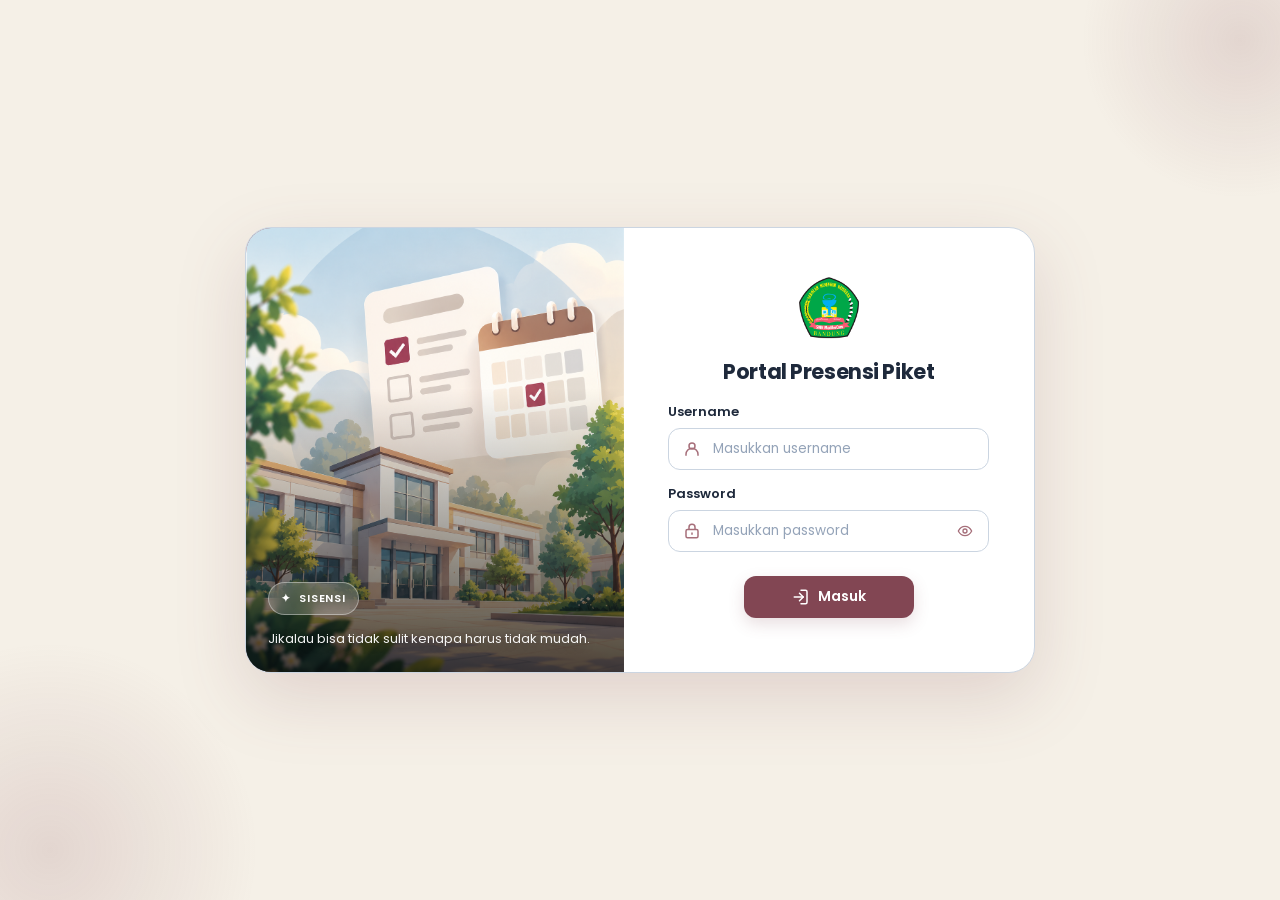
==== commit 01424175: "Update" ====
--- a/frontend/index.html
+++ b/frontend/index.html
@@ -3,7 +3,7 @@
 <head>
   <meta charset="UTF-8">
   <meta name="viewport" content="width=device-width, initial-scale=1.0">
-  <title>Login - Portal Presensi Piket | SMK MedikaCom</title>
+  <title>Login - Portal Presensi Piket</title>
 
   <!-- 💡 ANTI-FLASH THEME SCRIPT (Zero Delay Theme Switching) -->
   <script>
@@ -34,7 +34,6 @@
     <section class="login-content" aria-labelledby="loginTitle">
       <header class="login-title-row" aria-labelledby="loginTitle">
         <img src="./assets/logo_sekolah.png" class="logo" alt="Logo sekolah">
-        <span class="login-title-divider" aria-hidden="true"></span>
         <div class="login-heading">
           <h2 id="loginTitle">Portal Presensi Piket</h2>
         </div>
@@ -66,7 +65,6 @@
         </button>
       </form>
       <div class="error-msg" id="errorMsg" role="alert" aria-live="polite"></div>
-      <footer class="login-footer">© SISENSI v 5.1</footer>
     </section>
   </main>
 
--- a/frontend/css/style.css
+++ b/frontend/css/style.css
@@ -1078,7 +1078,7 @@
 }
 
 /* ==========================================================================
-   12. LOGIN PAGE STYLES (THEMED & DINAMIS)
+   12. LOGIN PAGE STYLES (THEMED & ORNAMENTED)
    ========================================================================== */
 body.login-body {
   margin: 0;
@@ -1091,12 +1091,47 @@
   font-family: 'Poppins', sans-serif;
   color: var(--text-dark);
   background: var(--bg-page);
+  position: relative;
+  overflow-x: hidden;
   transition: background 0.3s ease;
 }
 
+/* ORNAMEN SETENGAH BULATAN BACKGROUND (NGIKUTIN PALET TEMA) */
+body.login-body::before,
+body.login-body::after {
+  content: "";
+  position: fixed;
+  border-radius: 50%;
+  pointer-events: none;
+  z-index: 0;
+  transition: background 0.3s ease, opacity 0.3s ease;
+}
+
+/* Bulatan Kanan Atas */
+body.login-body::before {
+  width: 320px;
+  height: 320px;
+  top: -120px;
+  right: -120px;
+  background: radial-gradient(circle, var(--theme-glow) 0%, rgba(255,255,255,0) 70%);
+  opacity: 0.85;
+}
+
+/* Bulatan Kiri Bawah */
+body.login-body::after {
+  width: 420px;
+  height: 420px;
+  bottom: -160px;
+  left: -160px;
+  background: radial-gradient(circle, var(--theme-glow) 0%, rgba(255,255,255,0) 70%);
+  opacity: 0.85;
+}
+
 body.login-body * { box-sizing: border-box; }
 
 body.login-body > .container-login {
+  position: relative;
+  z-index: 1;
   width: min(790px, calc(100vw - 40px)) !important;
   max-width: 790px !important;
   min-width: 0;
@@ -1166,30 +1201,58 @@
   display: flex;
   flex-direction: column;
   justify-content: center;
-  padding: clamp(22px, 3.2vw, 46px);
+  padding: clamp(28px, 3.5vw, 46px);
   min-width: 0;
 }
 
-.login-brand { display: flex; justify-content: center; margin-bottom: 22px; }
-.container-login .logo { display: block; width: min(180px, 100%); height: auto; max-height: 62px; object-fit: contain; margin: 0 auto; }
-
-.login-heading { text-align: center; margin-bottom: 20px; }
-.login-heading h2 { margin: 0 0 8px; color: var(--text-dark); font-size: clamp(23px, 2.3vw, 30px); line-height: 1.3; font-weight: 700; letter-spacing: -.035em; }
-.login-heading p { margin: 0; color: #64748b; font-size: 13px; line-height: 1.7; }
-
-.login-form { display: grid; gap: 13px; }
-.login-field label { display: block; margin: 0 0 8px; color: var(--text-dark); font-size: 13px; font-weight: 600; }
+/* LOGO SEKOLAH (DIBESARKAN) */
+.login-title-row {
+  display: flex;
+  flex-direction: column;
+  align-items: center;
+  justify-content: center;
+  margin-bottom: 16px;
+  gap: 10px;
+}
+
+.container-login .logo {
+  display: block;
+  width: auto;
+  height: auto;
+  max-height: 76px; /* Dibesarkan dari 62px */
+  object-fit: contain;
+  margin: 0 auto;
+}
+
+/* JUDUL PORTAL PRESENSI PIKET (DIKECILKAN DIKIT) */
+.login-heading { text-align: center; }
+.login-heading h2 {
+  margin: 0;
+  color: var(--text-dark);
+  font-size: 21px; /* Dikecilkan dari 30px */
+  line-height: 1.3;
+  font-weight: 700;
+  letter-spacing: -.02em;
+}
+
+.login-form {
+  display: flex;
+  flex-direction: column;
+  gap: 14px;
+}
+
+.login-field label { display: block; margin: 0 0 6px; color: var(--text-dark); font-size: 13px; font-weight: 600; }
 
 .login-input-wrap { position: relative; }
 .login-input-wrap .field-icon {
-  position: absolute; left: 17px; top: 50%; transform: translateY(-50%);
-  width: 20px; height: 20px; color: var(--primary-soft); pointer-events: none;
+  position: absolute; left: 15px; top: 50%; transform: translateY(-50%);
+  width: 18px; height: 18px; color: var(--primary-soft); pointer-events: none;
 }
 
 .container-login .login-input {
-  width: 100%; height: 42px; margin: 0; padding: 0 44px 0 46px;
+  width: 100%; height: 42px; margin: 0; padding: 0 40px 0 44px;
   border: 1.5px solid var(--border-light); border-radius: 12px; outline: none;
-  background: #ffffff; color: var(--text-dark); font: 400 14px 'Poppins', sans-serif;
+  background: #ffffff; color: var(--text-dark); font: 400 13.5px 'Poppins', sans-serif;
   text-align: left; transition: border-color .2s, box-shadow .2s;
 }
 
@@ -1201,49 +1264,60 @@
   background: #fff; 
 }
 
-.password-field, .password-wrapper, .password-input-wrap, .input-password-wrap {
-  position: relative; width: 100%;
-}
-
+/* IKON SHOW/HIDE PASSWORD (DIKECILKAN BIAR PAS) */
 .password-toggle {
   position: absolute !important; right: 10px !important; top: 50% !important;
   transform: translateY(-50%) !important; display: inline-flex !important;
   align-items: center !important; justify-content: center !important;
-  width: 32px !important; height: 32px !important; padding: 0 !important;
-  margin: 0 !important; border: 0 !important; border-radius: 8px !important;
+  width: 28px !important; height: 28px !important; padding: 0 !important;
+  margin: 0 !important; border: 0 !important; border-radius: 6px !important;
   background: transparent !important; color: var(--primary-soft) !important;
   opacity: 1 !important; visibility: visible !important; z-index: 5 !important;
   cursor: pointer !important; transition: background 0.2s, color 0.2s;
 }
 
+.password-toggle svg {
+  width: 16px !important; /* Ukuran icon diperkecil ke 16px */
+  height: 16px !important;
+}
+
 .password-toggle:hover {
   background: var(--bg-page) !important;
   color: var(--primary) !important;
 }
 
+/* TOMBOL MASUK (ALIGN CENTER PERFECT) */
 .container-login .login-btn {
-  width: auto; min-width: 140px; max-width: 200px; align-self: center; padding: 0 24px;
-  min-height: 42px; margin: 6px 0 0; border: 0; border-radius: 12px;
-  display: inline-flex; align-items: center; justify-content: center; gap: 10px;
-  background: var(--primary) !important; color: white !important;
-  font: 600 14px 'Poppins', sans-serif; cursor: pointer;
-  box-shadow: 0 8px 18px var(--theme-glow); 
+  width: 100%;
+  max-width: 170px;
+  margin: 10px auto 0 auto; /* Margin auto kiri & kanan = Center! */
+  padding: 0 20px;
+  height: 42px;
+  min-height: 42px;
+  border: 0;
+  border-radius: 12px;
+  display: inline-flex;
+  align-items: center;
+  justify-content: center;
+  gap: 8px;
+  background: var(--primary) !important;
+  color: white !important;
+  font: 600 14px 'Poppins', sans-serif;
+  cursor: pointer;
+  box-shadow: 0 6px 16px var(--theme-glow);
   transition: transform .18s, background .18s, box-shadow .18s;
 }
 
 .container-login .login-btn:hover { 
   transform: translateY(-1px); 
   background: var(--primary-hover) !important; 
-  box-shadow: 0 12px 22px var(--theme-glow); 
+  box-shadow: 0 10px 20px var(--theme-glow); 
 }
 
 .container-login .login-btn:active { transform: translateY(0); }
-.login-btn svg { width: 20px; height: 20px; }
-
-.login-footer { display: flex; align-items: center; justify-content: center; gap: 13px; margin-top: 20px; color: #94a3b8; font-size: 11px; text-align: center; }
-.login-footer::before, .login-footer::after { content: ""; height: 1px; width: 34px; background: var(--border-light); }
-
-.container-login .error-msg { min-height: 0; margin-top: 12px; color: #ef4444; font-size: 12px; text-align: center; font-weight: 500; }
+.login-btn svg { width: 18px; height: 18px; }
+
+.container-login .error-msg { min-height: 0; margin-top: 10px; color: #ef4444; font-size: 12px; text-align: center; font-weight: 500; }
 
 @media (min-width: 821px) {
   body.login-body > .container-login {
@@ -1264,7 +1338,7 @@
   .visual-copy h3 { font-size: 23px; }
   .visual-copy p { max-width: 290px; font-size: 12px; }
   .login-content { padding: 32px clamp(22px, 7vw, 48px) 28px; }
-  .login-heading h2 { font-size: clamp(20px, 4.5vw, 26px); }
+  .login-heading h2 { font-size: 20px; }
 }
 
 @media (max-width: 420px) {
@@ -1274,6 +1348,6 @@
   .visual-copy h3 { font-size: 20px; }
   .visual-copy p { font-size: 11px; line-height: 1.6; }
   .login-content { padding: 26px 20px 23px; }
-  .container-login .login-input { height: 46px; border-radius: 12px; }
-  .container-login .login-btn { height: 44px; min-width: 130px; border-radius: 12px; }
+  .container-login .login-input { height: 42px; border-radius: 12px; }
+  .container-login .login-btn { height: 42px; max-width: 100%; border-radius: 12px; }
 }
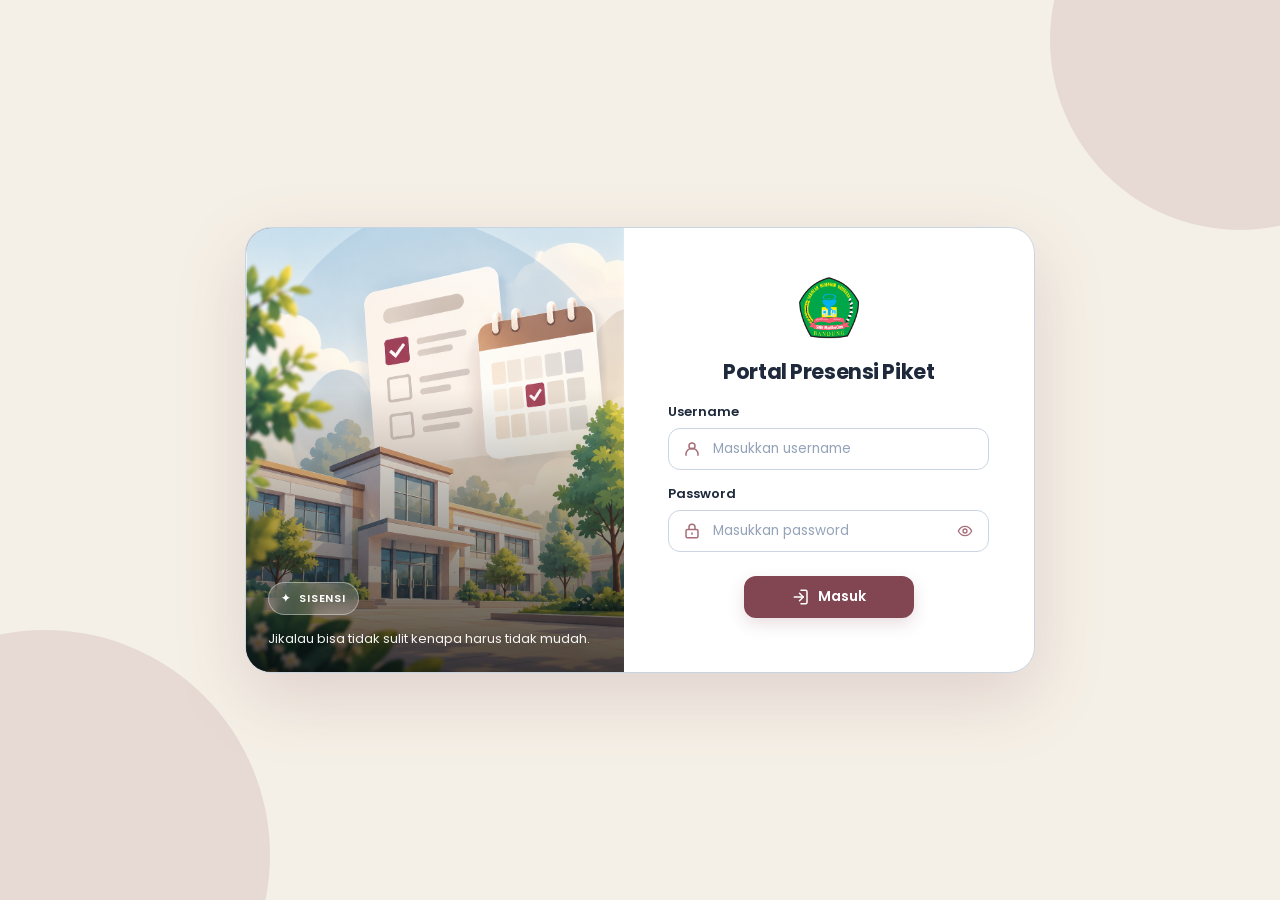
==== commit eab9a547: "Update" ====
--- a/frontend/index.html
+++ b/frontend/index.html
@@ -68,10 +68,15 @@
     </section>
   </main>
 
+  <!-- LOADING OVERLAY MODERN MINIMALIS (DOTS ENGINE) -->
   <div id="loadingOverlay">
-    <div class="loading-box">
-      <div class="spinner"></div>
-      <p id="loadingText">Memproses...</p>
+    <div>
+      <div class="dots">
+        <span></span>
+        <span></span>
+        <span></span>
+      </div>
+      <div id="loadingText">Memuat...</div>
     </div>
   </div>
 
--- a/frontend/css/style.css
+++ b/frontend/css/style.css
@@ -1078,7 +1078,7 @@
 }
 
 /* ==========================================================================
-   12. LOGIN PAGE STYLES (THEMED & ORNAMENTED)
+   12. LOGIN PAGE STYLES (THEMED & BULATAN BACKGROUND ORNAMEN)
    ========================================================================== */
 body.login-body {
   margin: 0;
@@ -1092,11 +1092,11 @@
   color: var(--text-dark);
   background: var(--bg-page);
   position: relative;
-  overflow-x: hidden;
+  overflow: hidden;
   transition: background 0.3s ease;
 }
 
-/* ORNAMEN SETENGAH BULATAN BACKGROUND (NGIKUTIN PALET TEMA) */
+/* ORNAMEN SETENGAH BULATAN BACKGROUND (SERAGAM SCANNER & NGikutin PALET) */
 body.login-body::before,
 body.login-body::after {
   content: "";
@@ -1104,27 +1104,25 @@
   border-radius: 50%;
   pointer-events: none;
   z-index: 0;
+  background: var(--primary);
+  opacity: 0.12;
   transition: background 0.3s ease, opacity 0.3s ease;
 }
 
 /* Bulatan Kanan Atas */
 body.login-body::before {
-  width: 320px;
-  height: 320px;
-  top: -120px;
-  right: -120px;
-  background: radial-gradient(circle, var(--theme-glow) 0%, rgba(255,255,255,0) 70%);
-  opacity: 0.85;
+  width: 380px;
+  height: 380px;
+  top: -150px;
+  right: -150px;
 }
 
 /* Bulatan Kiri Bawah */
 body.login-body::after {
-  width: 420px;
-  height: 420px;
-  bottom: -160px;
-  left: -160px;
-  background: radial-gradient(circle, var(--theme-glow) 0%, rgba(255,255,255,0) 70%);
-  opacity: 0.85;
+  width: 450px;
+  height: 450px;
+  bottom: -180px;
+  left: -180px;
 }
 
 body.login-body * { box-sizing: border-box; }
@@ -1205,7 +1203,6 @@
   min-width: 0;
 }
 
-/* LOGO SEKOLAH (DIBESARKAN) */
 .login-title-row {
   display: flex;
   flex-direction: column;
@@ -1219,17 +1216,16 @@
   display: block;
   width: auto;
   height: auto;
-  max-height: 76px; /* Dibesarkan dari 62px */
+  max-height: 76px;
   object-fit: contain;
   margin: 0 auto;
 }
 
-/* JUDUL PORTAL PRESENSI PIKET (DIKECILKAN DIKIT) */
 .login-heading { text-align: center; }
 .login-heading h2 {
   margin: 0;
   color: var(--text-dark);
-  font-size: 21px; /* Dikecilkan dari 30px */
+  font-size: 21px;
   line-height: 1.3;
   font-weight: 700;
   letter-spacing: -.02em;
@@ -1264,7 +1260,6 @@
   background: #fff; 
 }
 
-/* IKON SHOW/HIDE PASSWORD (DIKECILKAN BIAR PAS) */
 .password-toggle {
   position: absolute !important; right: 10px !important; top: 50% !important;
   transform: translateY(-50%) !important; display: inline-flex !important;
@@ -1277,7 +1272,7 @@
 }
 
 .password-toggle svg {
-  width: 16px !important; /* Ukuran icon diperkecil ke 16px */
+  width: 16px !important;
   height: 16px !important;
 }
 
@@ -1286,11 +1281,10 @@
   color: var(--primary) !important;
 }
 
-/* TOMBOL MASUK (ALIGN CENTER PERFECT) */
 .container-login .login-btn {
   width: 100%;
   max-width: 170px;
-  margin: 10px auto 0 auto; /* Margin auto kiri & kanan = Center! */
+  margin: 10px auto 0 auto;
   padding: 0 20px;
   height: 42px;
   min-height: 42px;
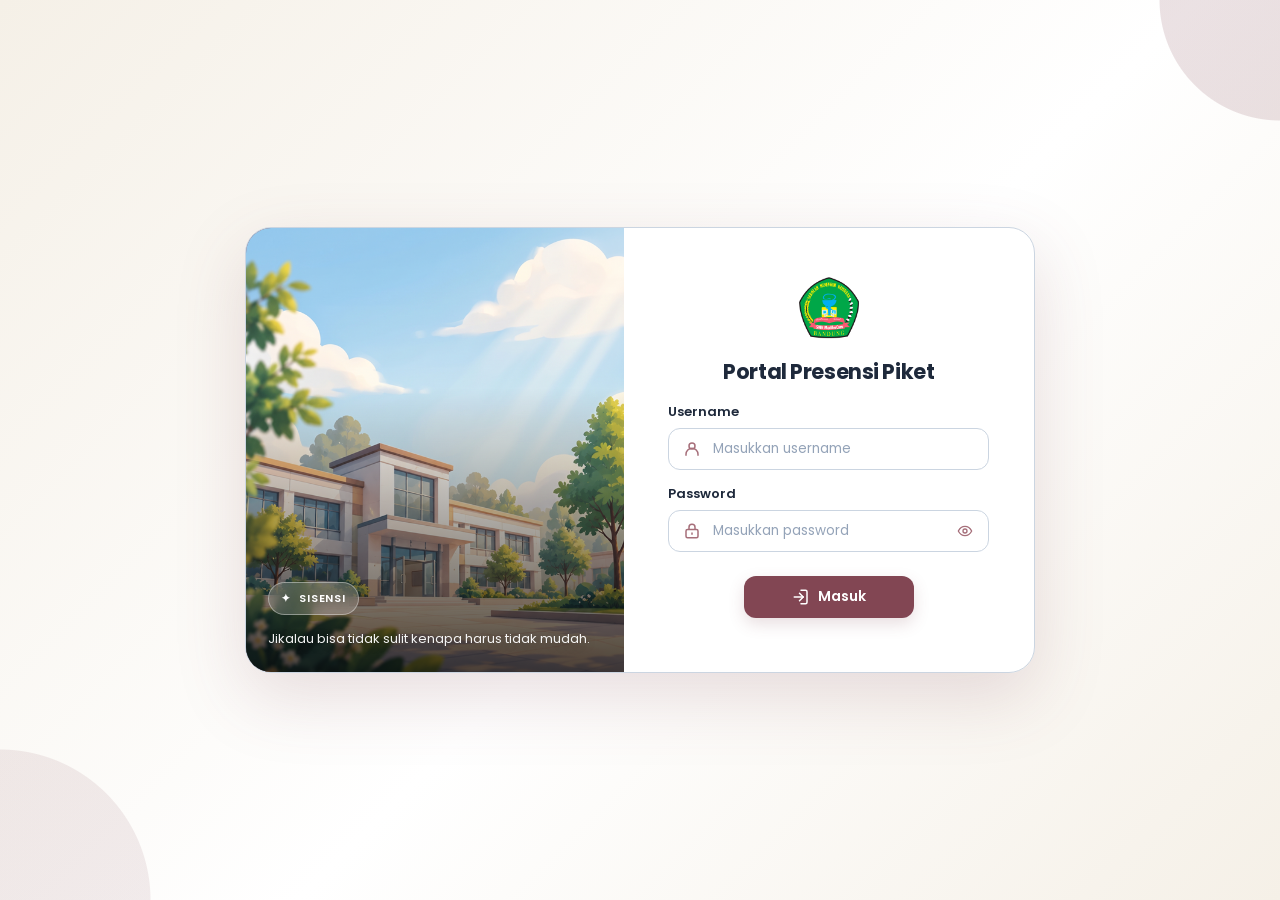
==== commit 5d0cdb00: "Update" ====
--- a/frontend/index.html
+++ b/frontend/index.html
@@ -3,7 +3,7 @@
 <head>
   <meta charset="UTF-8">
   <meta name="viewport" content="width=device-width, initial-scale=1.0">
-  <title>Login - Portal Presensi Piket</title>
+  <title>Login | Presensi Piket</title>
 
   <!-- 💡 ANTI-FLASH THEME SCRIPT (Zero Delay Theme Switching) -->
   <script>
--- a/frontend/css/style.css
+++ b/frontend/css/style.css
@@ -157,8 +157,8 @@
 }
 
 .header-logo-img { 
-  width: 32px; 
-  height: 32px; 
+  width: 40px; 
+  height: 40px; 
   object-fit: contain; 
   opacity: 0;
   transition: opacity 0.3s ease;
@@ -196,6 +196,8 @@
   gap: 12px;
 }
 
+/* FIX ANOMALI HOVER JITTER ON ICON BUTTONS */
+/* FIX ANOMALI HOVER JITTER ON ICON BUTTONS */
 .header-icon-btn {
   width: 40px !important;
   height: 40px !important;
@@ -204,19 +206,141 @@
   background: #ffffff !important;
   border: none !important;
   cursor: pointer;
-  display: flex !important;
+  display: inline-flex !important;
   align-items: center !important;
   justify-content: center !important;
   box-shadow: 0 2px 8px rgba(0,0,0,0.1) !important;
   color: var(--primary) !important;
-  font-size: 16px;
-  transition: transform 0.2s ease, background 0.2s ease !important;
+  transition: transform 0.2s cubic-bezier(0.175, 0.885, 0.32, 1.275), background 0.2s ease !important;
   flex-shrink: 0;
+  transform-origin: center center;
+  backface-visibility: hidden;
+  will-change: transform;
 }
 
 .header-icon-btn:hover {
-  transform: scale(1.06) !important;
+  transform: scale(1.08) translateZ(0) !important;
   background: #ffffff !important;
+}
+
+.header-icon-btn svg {
+  width: 20px;
+  height: 20px;
+  display: block;
+  flex-shrink: 0;
+  pointer-events: none;
+  transform: translateZ(0);
+}
+
+/* USER PROFILE DROPDOWN COMPACT */
+.profile-popover {
+  width: 240px;
+  padding: 14px;
+}
+
+.profile-popover-header {
+  display: flex;
+  align-items: center;
+  justify-content: space-between;
+  gap: 12px;
+}
+
+.profile-info-text {
+  display: flex;
+  flex-direction: column;
+  gap: 2px;
+  min-width: 0;
+  flex: 1;
+}
+
+.profile-name {
+  font-size: 13.5px;
+  font-weight: 700;
+  color: var(--text-dark);
+  white-space: nowrap;
+  overflow: hidden;
+  text-overflow: ellipsis;
+  line-height: 1.2;
+}
+
+.profile-role {
+  font-size: 11.5px;
+  font-weight: 500;
+  color: var(--primary-soft);
+  white-space: nowrap;
+  overflow: hidden;
+  text-overflow: ellipsis;
+  line-height: 1.2;
+}
+
+/* TOMBOL LOGOUT ATAS */
+.profile-action-btn.btn-logout {
+  width: 36px !important;
+  height: 36px !important;
+  min-width: 36px !important;
+  padding: 0 !important;
+  border-radius: 10px !important;
+  background: #fef2f2 !important;
+  color: #dc2626 !important;
+  border: 1px solid #fecaca !important;
+  cursor: pointer;
+  display: inline-flex !important;
+  align-items: center !important;
+  justify-content: center !important;
+  flex-shrink: 0;
+  transition: all 0.2s ease !important;
+}
+
+.profile-action-btn.btn-logout:hover {
+  background: #dc2626 !important;
+  color: #ffffff !important;
+  border-color: #dc2626 !important;
+  transform: scale(1.05) !important;
+}
+
+.profile-action-btn.btn-logout svg {
+  width: 17px;
+  height: 17px;
+  stroke: currentColor;
+}
+
+/* DIVIDER */
+.profile-popover-divider {
+  height: 1px;
+  background: #e2e8f0;
+  margin: 12px 0 10px;
+}
+
+/* TOMBOL CLEAR CACHE BAWAH (AMBER/WARNING STYLE) */
+.profile-clear-cache-item {
+  width: 100% !important;
+  height: 36px !important;
+  padding: 0 12px !important;
+  border-radius: 9px !important;
+  background: #fffbeb !important;
+  color: #d97706 !important;
+  border: 1px solid #fde68a !important;
+  font-size: 12px !important;
+  font-weight: 600 !important;
+  cursor: pointer;
+  display: flex !important;
+  align-items: center !important;
+  justify-content: flex-start !important;
+  gap: 8px !important;
+  transition: all 0.2s ease !important;
+}
+
+.profile-clear-cache-item:hover {
+  background: #d97706 !important;
+  color: #ffffff !important;
+  border-color: #d97706 !important;
+}
+
+.profile-clear-cache-item svg.warning-icon {
+  width: 15px;
+  height: 15px;
+  stroke: currentColor;
+  flex-shrink: 0;
 }
 
 /* ==========================================================================
@@ -296,61 +420,76 @@
 .blackswatch { background: #0f172a !important; }
 .whiteswatch { background: #94a3b8 !important; }
 
-/* USER PROFILE DROPDOWN STYLES */
+/* USER PROFILE DROPDOWN COMPACT (LOGOUT SEBELAH NAMA) */
 .profile-popover {
-  width: 220px;
-  padding: 16px;
-}
-
-.profile-popover-user {
-  text-align: left;
+  width: 240px;
+  padding: 14px;
+}
+
+.profile-popover-header {
+  display: flex;
+  align-items: center;
+  justify-content: space-between;
+  gap: 12px;
+}
+
+.profile-info-text {
+  display: flex;
+  flex-direction: column;
+  gap: 2px;
+  min-width: 0;
+  flex: 1;
 }
 
 .profile-name {
-  font-size: 14px;
+  font-size: 13.5px;
   font-weight: 700;
   color: var(--text-dark);
+  white-space: nowrap;
+  overflow: hidden;
+  text-overflow: ellipsis;
+  line-height: 1.2;
 }
 
 .profile-role {
-  font-size: 12px;
+  font-size: 11.5px;
   font-weight: 500;
   color: var(--primary-soft);
-  margin-top: 2px;
-}
-
-.profile-popover-divider {
-  height: 1px;
-  background: #e2e8f0;
-  margin: 12px 0;
-}
-
-.profile-logout-item {
-  width: 100% !important;
+  white-space: nowrap;
+  overflow: hidden;
+  text-overflow: ellipsis;
+  line-height: 1.2;
+}
+
+.profile-logout-btn {
+  width: 36px !important;
+  height: 36px !important;
+  min-width: 36px !important;
+  padding: 0 !important;
+  border-radius: 10px !important;
   background: #fef2f2 !important;
   color: #dc2626 !important;
   border: 1px solid #fecaca !important;
-  border-radius: 10px !important;
-  padding: 8px 12px !important;
-  font-size: 12.5px !important;
-  font-weight: 600 !important;
   cursor: pointer;
-  display: flex !important;
+  display: inline-flex !important;
   align-items: center !important;
   justify-content: center !important;
-  gap: 8px !important;
-  height: 36px !important;
-  transition: background 0.2s ease !important;
-}
-
-.profile-logout-item:hover {
-  background: #fee2e2 !important;
-}
-
-.logout-icon { 
-  width: 16px; 
-  height: 16px; 
-  stroke: #dc2626; 
+  flex-shrink: 0;
+  transition: all 0.2s ease !important;
+}
+
+.profile-logout-btn:hover {
+  background: #dc2626 !important;
+  color: #ffffff !important;
+  border-color: #dc2626 !important;
+  transform: scale(1.05) translateY(0) !important;
+}
+
+.profile-logout-btn svg {
+  width: 17px;
+  height: 17px;
+  stroke: currentColor;
+  transition: stroke 0.2s ease;
 }
 
 /* ==========================================================================
@@ -420,7 +559,41 @@
 
 .text-danger { color: #ef4444 !important; }
 .text-center-cell { text-align: center !important; }
-.badge-wrapper-cell { display: flex; align-items: center; justify-content: center; }
+/* ==========================================================================
+   INFO KETERANGAN DISPENSASI DI SEBELAH KANAN BADGE
+   ========================================================================== */
+.badge-wrapper-cell {
+  display: inline-flex;
+  flex-direction: row;
+  align-items: center;
+  justify-content: center;
+  gap: 6px;
+}
+
+.dispensasi-note-sub {
+  display: inline-flex;
+  align-items: center;
+  justify-content: center;
+  max-width: 140px;
+  padding: 4px 9px;
+  border-radius: 999px;
+  background: #eef2ff;
+  border: 1px solid #c7d2fe;
+  color: #4338ca;
+  font-size: 11px;
+  font-weight: 600;
+  line-height: 1.2;
+  cursor: default;
+}
+
+.dispensasi-note-text {
+  display: block;
+  width: 100%;
+  white-space: nowrap;
+  overflow: hidden;
+  text-overflow: ellipsis;
+} 
+
 .status-dropdown-cell-wrapper {
   position: relative;
   display: inline-flex;
@@ -437,17 +610,17 @@
 .admin-date-picker { display: inline-block; }
 
 /* ==========================================================================
-   5. FILTERS & COUNTER BOX
+   5. FILTERS & COUNTER BOX (AUTO-FIT PROPORSIONAL ANTI-OVERLAP)
    ========================================================================== */
 .filter-wrapper {
   display: grid;
-  grid-template-columns: minmax(0, 1fr) 456px;
-  align-items: center;
-  gap: 16px;
+  grid-template-columns: minmax(0, 1fr) auto; /* Kolom kanan otomatis ikut jumlah kotak */
+  align-items: center;
+  gap: 14px;
   width: 100%;
   box-sizing: border-box;
   margin-bottom: 20px;
-  padding: 14px;
+  padding: 12px 14px;
   background: #f1f5f9;
   border: 1px solid var(--border-light);
   border-radius: 14px;
@@ -455,93 +628,289 @@
 
 .filter-group {
   display: grid;
-  grid-template-columns: repeat(4, minmax(0, 1fr));
+  /* Kelas (125px) | Tingkat (105px) | Status (165px) | Nama Siswa (220px) */
+  grid-template-columns: 125px 105px 165px 220px;
   align-items: end;
   gap: 10px;
+  width: max-content;
+  max-width: 100%;
+  min-width: 0;
+}
+
+.filter-item {
+  display: flex;
+  flex-direction: column;
+  gap: 5px;
+  min-width: 0;
+  font-size: 11.5px;
+  font-weight: 600;
+  color: var(--primary);
+}
+
+/* Override min-width bawaan agar dropdown & input bisa fleksibel */
+.filter-item .custom-dropdown,
+.filter-item .filter-input-text {
+  width: 100% !important;
+  min-width: 0 !important;
+  padding: 0 10px;
+}
+
+.filter-item .dropdown-selected {
+  padding: 0 10px;
+  font-size: 12.5px;
+}
+
+.statistik-wrapper {
+  display: flex;
+  align-items: stretch;
+  justify-content: flex-end;
+  gap: 6px;
+  width: auto;
+  min-width: 0;
+  margin: 0;
+}
+
+.stat-box-wrapper {
+  position: relative;
+  display: flex;
+  flex: 0 0 80px;
+  width: 80px;
+  min-width: 0;
+}
+
+.jumlah-data-box {
+  display: flex;
+  flex-direction: column;
+  align-items: center;
+  justify-content: center;
   width: 100%;
   min-width: 0;
-}
-
-.filter-item {
-  display: flex;
-  flex-direction: column;
-  gap: 6px;
-  min-width: 0;
-  font-size: 12px;
-  font-weight: 600;
-  color: var(--primary);
-}
-
-.filter-item .custom-dropdown,
-.filter-item .filter-input-text {
+  min-height: 76px;
+  box-sizing: border-box;
+  padding: 6px 4px;
+  margin: 0;
+  background: #ffffff;
+  border: 1px solid var(--border-light);
+  border-radius: 10px;
+  text-align: center;
+  transition: border-color 0.2s ease, box-shadow 0.2s ease, transform 0.2s ease;
+}
+
+.jumlah-data-box label {
+  display: flex;
+  align-items: center;
+  justify-content: center;
+  gap: 2px;
   width: 100%;
-  min-width: 0;
-}
-
-.statistik-wrapper {
-  display: flex;
-  align-items: stretch;
-  justify-content: flex-end;
-  gap: 8px;
-  width: 456px;
-  max-width: 100%;
-  min-width: 0;
-  margin: 0;
-}
-
-.jumlah-data-box {
-  display: flex;
-  flex: 0 0 104px;
-  flex-direction: column;
-  align-items: center;
-  justify-content: center;
-  width: 104px;
-  min-width: 0;
-  min-height: 86px;
-  box-sizing: border-box;
-  padding: 8px 4px;
-  margin: 0;
-  background: #fff;
-  border: 1px solid var(--border-light);
-  border-radius: 11px;
-  text-align: center;
-}
-
-.jumlah-data-box label {
-  display: flex;
-  align-items: center;
-  justify-content: center;
-  width: 100%;
-  min-height: 24px;
-  margin-bottom: 4px;
-  font-size: 10px;
-  line-height: 1.2;
+  min-height: 22px;
+  margin-bottom: 3px;
+  font-size: 9.5px;
+  line-height: 1.15;
   font-weight: 700;
   color: var(--primary);
   text-align: center;
-  overflow-wrap: anywhere;
 }
 
 .jumlah-data-box span {
   display: block;
-  font-size: 18px;
+  font-size: 16.5px;
   line-height: 1.2;
   font-weight: 800;
   color: var(--primary-soft);
 }
 
-@media (max-width: 1200px) {
+/* Efek Interaktif untuk Box Clickable (Hadir & Tidak Hadir) */
+.jumlah-data-box.is-clickable {
+  cursor: pointer;
+  user-select: none;
+}
+
+.jumlah-data-box.is-clickable label {
+  cursor: pointer;
+}
+
+.jumlah-data-box.is-clickable:hover,
+.jumlah-data-box.is-clickable.is-open {
+  border-color: var(--primary);
+  box-shadow: 0 0 0 3px var(--theme-glow), 0 6px 14px var(--theme-glow);
+}
+
+.jumlah-data-box.is-clickable.is-open .stat-caret {
+  transform: rotate(180deg);
+}
+
+/* ==========================================================================
+   FLOATING POPOVER CARD RINCIAN STATISTIK
+   ========================================================================== */
+.stat-floating-card {
+  position: absolute;
+  top: calc(100% + 10px);
+  left: 50%;
+  transform: translateX(-50%);
+  z-index: 1000;
+  background: #ffffff;
+  border: 1px solid var(--border-light);
+  border-radius: 14px;
+  padding: 12px;
+  box-shadow: 0 14px 32px rgba(15, 23, 42, 0.16);
+  display: none;
+  box-sizing: border-box;
+  animation: statPopoverIn 0.18s ease-out;
+}
+
+.stat-floating-card.is-open {
+  display: block;
+}
+
+/* Panah kecil penunjuk ke box induk */
+.stat-floating-card::before {
+  content: "";
+  position: absolute;
+  top: -6px;
+  left: 50%;
+  transform: translateX(-50%) rotate(45deg);
+  width: 11px;
+  height: 11px;
+  background: #ffffff;
+  border-left: 1px solid var(--border-light);
+  border-top: 1px solid var(--border-light);
+}
+
+.stat-popover-hadir {
+  width: 310px;
+}
+
+.stat-popover-absen {
+  width: 270px;
+}
+
+.stat-popover-title {
+  font-size: 11px;
+  font-weight: 700;
+  color: var(--primary);
+  letter-spacing: 0.04em;
+  margin-bottom: 8px;
+  padding-bottom: 6px;
+  border-bottom: 1px solid #f1f5f9;
+  text-align: center;
+}
+
+.stat-mini-grid {
+  display: grid;
+  gap: 7px;
+}
+
+.stat-mini-grid.cols-hadir {
+  grid-template-columns: repeat(2, minmax(0, 1fr));
+}
+
+/* Item pertama (Tepat Waktu) melebar 2 kolom di paling atas */
+.stat-mini-grid.cols-hadir .stat-mini-card:first-child {
+  grid-column: span 2;
+}
+
+.stat-mini-grid.cols-absen {
+  grid-template-columns: repeat(3, minmax(0, 1fr));
+}
+
+.stat-mini-card {
+  border-radius: 10px;
+  padding: 8px 6px;
+  text-align: center;
+  border: 1px solid #e2e8f0;
+  background: #f8fafc;
+}
+
+.stat-mini-label {
+  font-size: 10.5px;
+  font-weight: 600;
+  line-height: 1.25;
+  margin-bottom: 3px;
+}
+
+.stat-mini-val {
+  font-size: 16px;
+  font-weight: 800;
+  line-height: 1.15;
+}
+
+/* Warna Mini-Card Selaras dengan Status Badges Bagian 7 */
+.stat-mini-card.tone-hadir {
+  background: #f0fdf4;
+  border-color: #bbf7d0;
+  color: #15803d;
+}
+
+.stat-mini-card.tone-terlambat {
+  background: #fefce8;
+  border-color: #fef08a;
+  color: #854d0e;
+}
+
+.stat-mini-card.tone-terlambat-berat {
+  background: #fff7ed;
+  border-color: #fed7aa;
+  color: #9a3412;
+}
+
+.stat-mini-card.tone-terlambat-ekstrem,
+.stat-mini-card.tone-alpa {
+  background: #fef2f2;
+  border-color: #fecaca;
+  color: #991b1b;
+}
+
+.stat-mini-card.tone-htp {
+  background: #fffbeb;
+  border-color: #fde68a;
+  color: #92400e;
+}
+
+.stat-mini-card.tone-sakit {
+  background: #f0f9ff;
+  border-color: #bae6fd;
+  color: #0369a1;
+}
+
+.stat-mini-card.tone-izin {
+  background: #f8fafc;
+  border-color: #cbd5e1;
+  color: #475569;
+}
+
+@keyframes statPopoverIn {
+  from {
+    opacity: 0;
+    transform: translate(-50%, -6px);
+  }
+  to {
+    opacity: 1;
+    transform: translate(-50%, 0);
+  }
+}
+
+/* Breakpoint Tablet / Layar Menengah */
+@media (max-width: 1280px) {
   .filter-wrapper { grid-template-columns: minmax(0, 1fr); }
   .filter-group { grid-template-columns: repeat(4, minmax(0, 1fr)); }
-  .statistik-wrapper { display: flex; justify-content: flex-end; width: 100%; }
-  .jumlah-data-box { flex: 1 1 0; width: auto; }
+  .statistik-wrapper { display: flex; flex-wrap: wrap; justify-content: flex-start; width: 100%; }
+  .stat-box-wrapper { flex: 1 1 90px; width: auto; }
 }
 
 @media (max-width: 600px) {
   .filter-wrapper { padding: 12px; }
   .filter-group { grid-template-columns: repeat(2, minmax(0, 1fr)); }
-  .statistik-wrapper { display: grid; grid-template-columns: repeat(2, minmax(0, 1fr)); }
-  .jumlah-data-box { width: 100%; }
+  .statistik-wrapper { display: grid; grid-template-columns: repeat(3, minmax(0, 1fr)); }
+  .stat-box-wrapper { width: 100%; }
+  .stat-floating-card {
+    position: fixed;
+    top: auto;
+    bottom: 20px;
+    left: 50%;
+    width: calc(100vw - 32px);
+    max-width: 340px;
+  }
+  .stat-floating-card::before { display: none; }
 }
 
 /* ==========================================================================
@@ -589,14 +958,17 @@
   border-bottom: 2px solid var(--border-light) !important; 
 }
 
+/* 💡 KUNCI TINGGI BARIS DENGAN HEIGHT & BOX-SIZING AGAR TDK NAIK TURUN */
 #tbodySiswa td {
-  padding: 11px 10px;
+  height: 48px !important;            /* Kunci tinggi konsisten per baris */
+  padding: 6px 10px !important;       /* Sesuaikan padding agar seimbang */
   border-bottom: 1px solid #e2e8f0 !important;
   text-align: center;
   vertical-align: middle;
   font-size: 13px !important;
   font-weight: 500 !important;
   color: var(--text-dark) !important;
+  box-sizing: border-box !important;
 }
 
 #tbodySiswa td:nth-child(1) { font-weight: 600 !important; }
@@ -618,6 +990,49 @@
   box-sizing: border-box;
 }
 
+/* 💡 SAMAKAN TINGGI DROPDOWN DI DALAM TABEL DENGAN BADGE (32px) */
+#tbodySiswa .custom-dropdown {
+  height: 32px !important;
+  min-width: 150px;
+  border-radius: 10px !important;
+}
+
+#tbodySiswa .dropdown-selected {
+  padding: 0 10px !important;
+  font-size: 12px !important;
+  justify-content: center !important;
+  text-align: center !important;
+  gap: 8px;
+}
+
+#tbodySiswa .dropdown-item {
+  text-align: center !important;
+}
+
+th:first-child {
+  border-top-left-radius: 11px;
+}
+
+th:last-child {
+  border-top-right-radius: 11px;
+}
+
+/* LENGKUNGKAN KIRI BAWAH DAN KANAN BAWAH UNTUK BARIS TERAKHIR (JIKA ADA DATA) */
+#tbodySiswa tr:last-child td:first-child {
+  border-bottom-left-radius: 11px;
+}
+
+#tbodySiswa tr:last-child td:last-child {
+  border-bottom-right-radius: 11px;
+}
+
+/* DROPDOWN STATUS DI TABEL TAMPIL PENUH TANPA SCROLL */
+#tbodySiswa .dropdown-menu,
+#tbodySiswa .dropdown-menu-inner {
+  max-height: none !important;
+  overflow-y: visible !important;
+}
+
 /* ==========================================================================
    7. STATUS CHIPS & BADGES
    ========================================================================== */
@@ -627,13 +1042,13 @@
   justify-content: center;
   gap: 6px;
   width: max-content;
-  height: 32px;
+  height: 32px !important;       /* Kunci tinggi samakan dengan dropdown di tabel */
   white-space: nowrap;
-  padding: 6px 14px;
-  border-radius: 12px;
+  padding: 0 12px !important;    /* Gunakan padding horizontal saja agar height 32px presisi */
+  border-radius: 10px !important;/* Samakan radius dengan dropdown tabel (10px) */
   font-size: 12.5px;
   font-weight: 500;
-  box-sizing: border-box;
+  box-sizing: border-box !important;
   border: 1px solid rgba(0,0,0,0.1);
   cursor: pointer;
   transition: all 0.2s ease;
@@ -652,7 +1067,17 @@
 .status-izin { background: #f1f5f9 !important; color: #475569 !important; border: 1px solid #cbd5e1 !important; }
 .status-libur, .status-prakerin { background: #e0e7ff !important; color: #3730a3 !important; border: 1px solid #c7d2fe !important; }
 .status-htp { background: #fef3c7 !important; color: #92400e !important; border: 1px solid #fde68a !important; }
-.status-kosong { background: #fef08a !important; color: #854d0e !important; border: 1px solid #fde047 !important; font-weight: 600 !important; }
+.status-kosong { 
+  background: #fff1f2 !important; 
+  color: #be123c !important; 
+  border: 1.5px dashed #fda4af !important; 
+  font-weight: 600 !important; 
+}
+.status-dispensasi { 
+  background: #f3e8ff !important; 
+  color: #6b21a8 !important; 
+  border: 1px solid #e9d5ff !important; 
+}
 
 /* ==========================================================================
    8. PAGINATION & FOOTER
@@ -732,7 +1157,7 @@
 .modal-actions { margin-top: 15px; display: flex; gap: 10px; justify-content: center; }
 .notif-modal-stack { margin-top: 15px; display: flex; flex-direction: column; gap: 8px; }
 
-/* LOADING OVERLAY MODERN MINIMALIS */
+/* LOADING OVERLAY MODERN MINIMALIS (DOTS ENGINE) */
 #loadingOverlay {
   display: none;
   position: fixed;
@@ -800,7 +1225,9 @@
   font-size: 13px;
 }
 
-/* CUSTOM DROPDOWN STYLING */
+/* ==========================================================================
+   CUSTOM DROPDOWN
+   ========================================================================== */
 .custom-dropdown {
   position: relative;
   width: 100%;
@@ -815,8 +1242,9 @@
   align-items: center;
   background: #ffffff;
   border: 1px solid var(--border-light);
-}
-
+  transition: border-color 0.2s ease, box-shadow 0.2s ease;
+}
+ 
 .dropdown-selected {
   width: 100%;
   height: 100%;
@@ -830,7 +1258,20 @@
   font-weight: 500;
   color: var(--text-dark);
 }
-
+ 
+/* Animasi rotasi chevron */
+.dropdown-selected svg {
+  transition: transform 0.2s cubic-bezier(0.4, 0, 0.2, 1);
+  flex-shrink: 0;
+}
+ 
+.custom-dropdown.open .dropdown-selected svg {
+  transform: rotate(180deg);
+}
+ 
+/* ==========================================================================
+   DROPDOWN MENU (OUTER = CLIPPER MELENGKUNG)
+   ========================================================================== */
 .dropdown-menu {
   position: absolute;
   top: calc(100% + 4px);
@@ -839,42 +1280,95 @@
   width: 100%;
   min-width: 100%;
   max-width: 100%;
-  max-height: 250px;
-  overflow-y: auto;
+  max-height: 200px;
   background: #ffffff;
   border: 1px solid var(--border-light);
   border-radius: 12px;
-  box-shadow: 0 6px 16px rgba(0, 0, 0, 0.08);
+  box-shadow: 0 8px 22px rgba(0, 0, 0, 0.14);
   display: none;
-  flex-direction: column;
-  z-index: 99999 !important;
+  z-index: 99999;
   box-sizing: border-box;
-}
-
-.custom-dropdown.open .dropdown-menu { display: flex; }
-
+  overflow: hidden;   /* potong apapun yang keluar dari lengkungan */
+  padding: 0;
+}
+ 
+.custom-dropdown.open .dropdown-menu {
+  display: block;
+}
+ 
+/* ==========================================================================
+   INNER = AREA SCROLL
+   JANGAN pakai scrollbar-width / scrollbar-color di sini, karena Chrome baru
+   akan mengabaikan semua aturan ::-webkit-scrollbar (panah muncul lagi).
+   ========================================================================== */
+.dropdown-menu-inner {
+  width: 100%;
+  max-height: 198px;
+  overflow-y: auto;
+  overflow-x: hidden;
+  padding: 5px 0;
+  box-sizing: border-box;
+}
+ 
+/* Scrollbar tipis tanpa tombol panah (Chrome / Edge / Safari) */
+.dropdown-menu-inner::-webkit-scrollbar {
+  width: 5px;
+}
+ 
+.dropdown-menu-inner::-webkit-scrollbar-button {
+  display: none;
+  width: 0;
+  height: 0;
+}
+ 
+.dropdown-menu-inner::-webkit-scrollbar-track {
+  background: transparent;
+  margin: 8px 0;   /* thumb berhenti sebelum area lengkung; naikkan kalau masih nabrak */
+}
+ 
+.dropdown-menu-inner::-webkit-scrollbar-thumb {
+  background: #cbd5e1;
+  border-radius: 10px;
+}
+ 
+.dropdown-menu-inner::-webkit-scrollbar-thumb:hover {
+  background: #94a3b8;
+}
+ 
+/* Firefox (scrollbar thin-nya memang tanpa panah) */
+@supports not selector(::-webkit-scrollbar) {
+  .dropdown-menu-inner {
+    scrollbar-width: thin;
+    scrollbar-color: #cbd5e1 transparent;
+  }
+}
+ 
+/* ==========================================================================
+   ITEM
+   ========================================================================== */
 .dropdown-item {
   padding: 9px 14px;
-  text-align: left !important;
+  text-align: left;
   font-size: 12.5px;
   color: var(--text-dark);
   cursor: pointer;
   transition: background 0.15s ease, color 0.15s ease;
 }
-
+ 
 .dropdown-item:hover {
   background: #f1f5f9;
   color: var(--primary);
 }
-
-.custom-dropdown.open .dropdown-selected svg { transform: rotate(180deg); }
-
+ 
+/* ==========================================================================
+   FILTER INPUT TEXT
+   ========================================================================== */
 .filter-input-text {
   width: 100%;
   min-width: 180px;
   height: 38px;
   padding: 0 14px;
-  border-radius: 12px !important;
+  border-radius: 12px;
   border: 1px solid var(--border-light);
   background: #ffffff;
   font-size: 13px;
@@ -884,14 +1378,88 @@
   outline: none;
   transition: all 0.2s ease;
 }
-
+ 
 .filter-input-text:focus {
   border-color: var(--primary);
   box-shadow: 0 0 0 3px var(--theme-glow);
 }
 
 /* ==========================================================================
-   10. SYNC STATUS PANEL
+   SEARCH INPUT WRAPPER & TOMBOL CLEAR (✕)
+   ========================================================================== */
+.search-input-wrapper {
+  position: relative;
+  display: flex;
+  align-items: center;
+  width: 100%;
+}
+
+.search-input-wrapper .filter-input-text {
+  padding-right: 32px !important;
+}
+
+.search-clear-btn {
+  position: absolute !important;
+  right: 8px !important;
+  top: 50% !important;
+  transform: translateY(-50%) !important;
+  width: 20px !important;
+  height: 20px !important;
+  min-width: 20px !important;
+  padding: 0 !important;
+  margin: 0 !important;
+  border-radius: 50% !important;
+  background: #e2e8f0 !important;
+  color: #475569 !important;
+  font-size: 11px !important;
+  font-weight: 700 !important;
+  line-height: 1 !important;
+  display: inline-flex !important;
+  align-items: center !important;
+  justify-content: center !important;
+  cursor: pointer;
+  transition: background 0.15s ease, color 0.15s ease !important;
+}
+
+.search-clear-btn[hidden] {
+  display: none !important;
+}
+
+.search-clear-btn:hover {
+  background: var(--primary) !important;
+  color: #ffffff !important;
+  transform: translateY(-50%) !important;
+}
+
+.dispensasi-modal-box {
+  width: 360px !important;
+  max-width: calc(100vw - 32px);
+  text-align: left !important;
+}
+
+.dispensasi-modal-title {
+  margin: 0 0 6px 0;
+  font-size: 15.5px;
+  font-weight: 700;
+  color: var(--text-dark);
+}
+
+.dispensasi-modal-desc {
+  margin: 0 0 12px 0;
+  font-size: 12.5px;
+  color: #64748b;
+  line-height: 1.4;
+}
+
+.dispensasi-modal-actions {
+  margin-top: 16px;
+  display: flex;
+  justify-content: flex-end;
+  gap: 8px;
+}
+
+/* ==========================================================================
+   10. SYNC STATUS PANEL (ADAPTIVE WIDTH & EDGE-GLOW INLINE SVG CLOUD)
    ========================================================================== */
 .sync-status-panel {
   display: inline-flex;
@@ -899,27 +1467,29 @@
   align-items: center;
   justify-content: center;
   gap: 2px;
-  width: max-content;
-  min-width: 0;
-  min-height: 52px;
-  max-width: 100%;
+  width: fit-content;
+  min-width: 225px;
+  max-width: 285px;
+  height: 54px;
   box-sizing: border-box;
-  padding: 8px 14px;
+  padding: 6px 16px;
   border: 1px solid #bbf7d0;
   border-radius: 12px;
   background: #f0fdf4;
   color: #166534;
   font-size: 12px;
-  line-height: 1.35;
+  line-height: 1.3;
+  transition: width 0.25s ease, background 0.25s ease, border-color 0.25s ease, color 0.25s ease;
 }
 
 .sync-status-main {
   display: flex;
   align-items: center;
   justify-content: center;
-  gap: 8px;
+  gap: 7px;
+  width: 100%;
   font-size: 13px;
-  font-weight: 600;
+  font-weight: 700;
   white-space: nowrap;
 }
 
@@ -930,80 +1500,85 @@
   flex-shrink: 0;
 }
 
-.sync-mini-spinner {
-  display: inline-block !important;
-  width: 13px !important;
-  height: 13px !important;
-  box-sizing: border-box !important;
-  border: 2px solid rgba(159, 18, 57, 0.25) !important;
-  border-top-color: #9f1239 !important;
-  border-radius: 50% !important;
-  animation: syncRotate 0.75s linear infinite !important;
-  flex-shrink: 0;
-}
-
-.sync-status-dot {
-  width: 7px;
-  height: 7px;
-  flex: 0 0 7px;
-  margin-left: 1px;
-  border-radius: 50%;
-  background: #22c55e;
-  animation: syncOnlinePulse 2.2s ease-out infinite;
+#syncStatusIcon svg {
+  width: 18px;
+  height: 18px;
+}
+
+/* Efek Pendaran Cahaya (Glow) Kedip Halus di Pinggiran Garis Awan saat Online */
+.sync-status-panel[data-state="saved"] #syncStatusIcon svg {
+  animation: cloudEdgeGlow 2.4s ease-in-out infinite;
 }
 
 .sync-status-detail {
   display: block;
+  width: 100%;
   min-height: 15px;
   line-height: 15px;
   text-align: center;
   color: #64748b;
   font-size: 11px;
   white-space: nowrap;
-}
-
+  overflow: hidden;
+  text-overflow: ellipsis;
+}
+
+/* State: Sedang Menyimpan / Antrean Online (Amber/Kuning Lembut) */
 .sync-status-panel[data-state="pending"],
 .sync-status-panel[data-state="syncing"] {
-  border-color: #fecdd3 !important;
-  background: #fff1f2 !important;
-  color: #9f1239 !important;
-}
-
+  border-color: #fde68a !important;
+  background: #fffbeb !important;
+  color: #b45309 !important;
+}
+
+.sync-status-panel[data-state="syncing"] #syncStatusIcon svg {
+  animation: syncCloudPulse 1.2s ease-in-out infinite;
+}
+
+/* State: Offline / Error Server (Merah Lembut) */
 .sync-status-panel[data-state="error"],
 .sync-status-panel[data-state="offline"] {
-  border-color: #fca5a5 !important;
+  border-color: #fecaca !important;
   background: #fef2f2 !important;
-  color: #991b1b !important;
+  color: #b91c1c !important;
 }
 
 .sync-retry-button {
   display: none !important;
   margin: 0 0 0 4px !important;
-  padding: 4px 10px !important;
-  height: 28px !important;
+  padding: 2px 8px !important;
+  height: 22px !important;
   border: none;
   border-radius: 6px;
   background: #dc2626;
   color: #ffffff !important;
-  font-size: 11px;
+  font-size: 10.5px;
   font-weight: 600;
   cursor: pointer;
-  transition: all 0.2s ease;
+  transition: background 0.2s ease;
   white-space: nowrap;
 }
 
-.sync-status-panel[data-state="error"] #retrySyncButton:not([hidden]),
-.sync-status-panel[data-state="offline"] #retrySyncButton:not([hidden]) {
+.sync-status-panel[data-state="error"] #retrySyncButton:not([hidden]) {
   display: inline-flex !important;
   align-items: center;
   justify-content: center;
 }
 
-@keyframes syncRotate { to { transform: rotate(360deg); } }
-@keyframes syncOnlinePulse {
-  0% { box-shadow: 0 0 0 0 rgba(34, 197, 94, 0.4); }
-  70% { box-shadow: 0 0 0 5px rgba(34, 197, 94, 0); }
-  100% { box-shadow: 0 0 0 0 rgba(34, 197, 94, 0); }
+@keyframes cloudEdgeGlow {
+  0%, 100% {
+    opacity: 1;
+    filter: drop-shadow(0 0 0 rgba(34, 197, 94, 0));
+  }
+  50% {
+    opacity: 0.72;
+    filter: drop-shadow(0 0 4px rgba(34, 197, 94, 0.85));
+  }
+}
+
+@keyframes syncCloudPulse {
+  0%, 100% { transform: translateY(0); opacity: 1; }
+  50% { transform: translateY(-2px); opacity: 0.55; }
 }
 
 /* ==========================================================================
@@ -1078,7 +1653,347 @@
 }
 
 /* ==========================================================================
-   12. LOGIN PAGE STYLES (THEMED & BULATAN BACKGROUND ORNAMEN)
+   BULK ACTION MODAL STYLES
+   ========================================================================== */
+.bulk-modal-box {
+  width: 780px !important;
+  max-width: calc(100vw - 32px);
+  max-height: calc(100vh - 40px);
+  display: flex;
+  flex-direction: column;
+  text-align: left !important;
+  padding: 20px 22px !important;
+  box-sizing: border-box;
+}
+
+.bulk-modal-header {
+  display: flex;
+  align-items: flex-start;
+  justify-content: space-between;
+  gap: 12px;
+  margin-bottom: 14px;
+}
+
+.bulk-modal-title {
+  margin: 0 0 3px 0;
+  font-size: 16.5px;
+  font-weight: 700;
+  color: var(--text-dark);
+}
+
+.bulk-modal-subtitle {
+  margin: 0;
+  font-size: 12.5px;
+  color: #64748b;
+}
+
+.bulk-close-icon {
+  width: 30px !important;
+  height: 30px !important;
+  padding: 0 !important;
+  border-radius: 8px !important;
+  background: #f1f5f9 !important;
+  color: #64748b !important;
+  font-size: 14px !important;
+  flex-shrink: 0;
+}
+
+.bulk-close-icon:hover {
+  background: #e2e8f0 !important;
+  color: var(--text-dark) !important;
+}
+
+.bulk-filter-grid {
+  display: grid;
+  grid-template-columns: 140px 115px 175px minmax(0, 1fr);
+  gap: 10px;
+  padding: 12px;
+  background: #f8fafc;
+  border: 1px solid var(--border-light);
+  border-radius: 12px;
+  margin-bottom: 12px;
+}
+
+.bulk-select-bar {
+  display: flex;
+  align-items: center;
+  justify-content: space-between;
+  gap: 10px;
+  padding: 8px 12px;
+  background: #f1f5f9;
+  border: 1px solid var(--border-light);
+  border-bottom: none;
+  border-radius: 10px 10px 0 0;
+  font-size: 12.5px;
+  font-weight: 600;
+  color: var(--text-dark);
+}
+
+.bulk-select-all-label {
+  display: inline-flex;
+  align-items: center;
+  gap: 8px;
+  cursor: pointer;
+  user-select: none;
+}
+
+.bulk-select-all-label input[type="checkbox"],
+.bulk-student-row input[type="checkbox"] {
+  width: 16px;
+  height: 16px;
+  accent-color: var(--primary);
+  cursor: pointer;
+  margin: 0;
+  flex-shrink: 0;
+}
+
+.bulk-selected-pill {
+  padding: 3px 10px;
+  border-radius: 999px;
+  background: var(--primary);
+  color: #ffffff;
+  font-size: 11.5px;
+  font-weight: 600;
+}
+
+.bulk-student-list {
+  flex: 1;
+  min-height: 200px;
+  max-height: 310px;
+  overflow-y: auto;
+  border: 1px solid var(--border-light);
+  border-radius: 0 0 10px 10px;
+  background: #ffffff;
+}
+
+.bulk-student-row {
+  display: flex;
+  align-items: center;
+  justify-content: space-between;
+  gap: 12px;
+  padding: 9px 12px;
+  border-bottom: 1px solid #f1f5f9;
+  cursor: pointer;
+  transition: background 0.15s ease;
+}
+
+.bulk-student-row:last-child {
+  border-bottom: none;
+}
+
+.bulk-student-row:hover {
+  background: #f8fafc;
+}
+
+.bulk-student-row.is-checked {
+  background: rgba(var(--theme-glow-rgb), 0.08);
+}
+
+.bulk-student-left {
+  display: flex;
+  align-items: center;
+  gap: 10px;
+  min-width: 0;
+  flex: 1;
+}
+
+.bulk-student-info {
+  display: flex;
+  flex-direction: column;
+  min-width: 0;
+}
+
+.bulk-student-name {
+  font-size: 13px;
+  font-weight: 600;
+  color: var(--text-dark);
+  white-space: nowrap;
+  overflow: hidden;
+  text-overflow: ellipsis;
+}
+
+.bulk-student-meta {
+  font-size: 11.5px;
+  color: #64748b;
+}
+
+.bulk-status-chip {
+  padding: 3px 10px;
+  border-radius: 8px;
+  font-size: 11.5px;
+  font-weight: 500;
+  white-space: nowrap;
+  flex-shrink: 0;
+}
+
+.bulk-empty-state {
+  padding: 36px 16px;
+  text-align: center;
+  color: #64748b;
+  font-size: 13px;
+}
+
+.bulk-modal-footer {
+  margin-top: 14px;
+  padding-top: 14px;
+  border-top: 1px solid var(--border-light);
+  display: flex;
+  align-items: center;
+  justify-content: space-between;
+  gap: 12px;
+  flex-wrap: wrap;
+}
+
+.bulk-target-controls {
+  display: flex;
+  align-items: center;
+  gap: 8px;
+  flex: 1;
+  min-width: 220px;
+}
+
+.bulk-target-controls .custom-dropdown {
+  width: 210px !important;
+  min-width: 210px !important;
+  margin: 0 !important;
+}
+
+.bulk-target-controls .filter-input-text {
+  min-width: 0 !important;
+  flex: 1;
+}
+
+.bulk-footer-buttons {
+  display: flex;
+  align-items: center;
+  gap: 8px;
+}
+
+/* Kunci scroll panel utama saat modal aktif */
+html:has(body.modal-open),
+body.modal-open {
+  overflow: hidden !important;
+  height: 100vh !important;
+}
+
+.bulk-view-container {
+  display: flex;
+  flex-direction: column;
+  min-height: 0;
+  flex: 1;
+}
+
+.bulk-student-list {
+  overscroll-behavior: contain;
+}
+
+/* Tampilkan semua opsi dropdown status di modal bulk tanpa scroll */
+#bulkTargetStatus .dropdown-menu,
+#bulkTargetStatus .dropdown-menu-inner {
+  max-height: none !important;
+  overflow-y: visible !important;
+}
+
+/* Progress Checklist Styles */
+.bulk-progress-summary {
+  display: flex;
+  align-items: center;
+  justify-content: space-between;
+  gap: 10px;
+  padding: 10px 14px;
+  background: #f8fafc;
+  border: 1px solid var(--border-light);
+  border-bottom: none;
+  border-radius: 10px 10px 0 0;
+  font-size: 13px;
+  font-weight: 600;
+  color: var(--text-dark);
+}
+
+.bulk-progress-list {
+  max-height: 340px;
+}
+
+.bulk-progress-row {
+  display: flex;
+  align-items: center;
+  justify-content: space-between;
+  gap: 12px;
+  padding: 9px 14px;
+  border-bottom: 1px solid #f1f5f9;
+}
+
+.bulk-progress-row:last-child {
+  border-bottom: none;
+}
+
+.bulk-progress-badge {
+  display: inline-flex;
+  align-items: center;
+  gap: 5px;
+  padding: 3px 10px;
+  border-radius: 999px;
+  font-size: 11.5px;
+  font-weight: 600;
+  white-space: nowrap;
+  flex-shrink: 0;
+}
+
+.bulk-progress-badge.is-processing {
+  background: #fef3c7;
+  color: #b45309;
+}
+
+.bulk-progress-badge.is-done {
+  background: #dcfce7;
+  color: #15803d;
+}
+
+.bulk-progress-badge.is-offline {
+  background: #e0f2fe;
+  color: #0369a1;
+}
+
+.bulk-progress-badge.is-error {
+  background: #fee2e2;
+  color: #b91c1c;
+}
+
+.bulk-progress-footer {
+  justify-content: flex-end !important;
+}
+
+/* ==========================================================================
+   IKON CLOUD UPLOAD MINI & STATE BUTTON MENYIMPAN (BULK PROGRESS)
+   ========================================================================== */
+.mini-cloud-upload {
+  display: inline-flex;
+  align-items: center;
+  justify-content: center;
+  flex-shrink: 0;
+  animation: syncCloudPulse 1.2s ease-in-out infinite;
+}
+
+.mini-cloud-upload svg {
+  width: 15px;
+  height: 15px;
+}
+
+.bulk-progress-badge .mini-cloud-upload svg {
+  width: 13px;
+  height: 13px;
+}
+
+.btn-saving {
+  background: #f59e0b !important;
+  color: #ffffff !important;
+  opacity: 1 !important;
+  cursor: wait !important;
+  box-shadow: 0 4px 12px rgba(245, 158, 11, 0.25);
+}
+
+/* ==========================================================================
+   12. LOGIN PAGE STYLES (ORNAMEN BULATAN BACKGROUND EXPORT SCANNER)
    ========================================================================== */
 body.login-body {
   margin: 0;
@@ -1090,39 +2005,21 @@
   justify-content: center;
   font-family: 'Poppins', sans-serif;
   color: var(--text-dark);
-  background: var(--bg-page);
   position: relative;
-  overflow: hidden;
+  overflow-x: hidden;
   transition: background 0.3s ease;
-}
-
-/* ORNAMEN SETENGAH BULATAN BACKGROUND (SERAGAM SCANNER & NGikutin PALET) */
+
+  /* 🎯 BULATAN BACKGROUND PRESISI (DIAMBIL LANGSUNG DARI ENGINE APP SCANNER) */
+  background:
+    radial-gradient(circle at 100% 0%, rgba(var(--theme-glow-rgb),.16) 0 120px, transparent 121px),
+    radial-gradient(circle at 0% 100%, rgba(var(--theme-glow-rgb),.10) 0 150px, transparent 151px),
+    linear-gradient(135deg, var(--bg-page) 0%, #ffffff 55%, var(--bg-page) 100%) !important;
+}
+
+/* Hapus elemen pseudoelement bulatan lama agar tidak bentrok */
 body.login-body::before,
 body.login-body::after {
-  content: "";
-  position: fixed;
-  border-radius: 50%;
-  pointer-events: none;
-  z-index: 0;
-  background: var(--primary);
-  opacity: 0.12;
-  transition: background 0.3s ease, opacity 0.3s ease;
-}
-
-/* Bulatan Kanan Atas */
-body.login-body::before {
-  width: 380px;
-  height: 380px;
-  top: -150px;
-  right: -150px;
-}
-
-/* Bulatan Kiri Bawah */
-body.login-body::after {
-  width: 450px;
-  height: 450px;
-  bottom: -180px;
-  left: -180px;
+  display: none !important;
 }
 
 body.login-body * { box-sizing: border-box; }
@@ -1141,7 +2038,7 @@
   margin: auto;
   border: 1px solid var(--border-light);
   border-radius: 26px;
-  background: #ffffff;
+  background: rgba(255, 255, 255, 0.97);
   box-shadow: 0 24px 70px var(--theme-glow);
   transition: box-shadow 0.3s ease;
 }
@@ -1344,4 +2241,583 @@
   .login-content { padding: 26px 20px 23px; }
   .container-login .login-input { height: 42px; border-radius: 12px; }
   .container-login .login-btn { height: 42px; max-width: 100%; border-radius: 12px; }
+}
+
+/* ==========================================================================
+   MODERN REKAP & ERROR MODAL STYLES (MATCHING BULK MODAL)
+   ========================================================================== */
+.rekap-modal-box {
+  width: 440px !important;
+  max-width: calc(100vw - 32px);
+  padding: 22px 24px !important;
+  border-radius: 16px !important;
+  text-align: left !important;
+  box-shadow: 0 20px 40px rgba(15, 23, 42, 0.18);
+  box-sizing: border-box;
+}
+
+.rekap-modal-header {
+  display: flex;
+  align-items: flex-start;
+  gap: 14px;
+  margin-bottom: 16px;
+}
+
+.rekap-icon-badge {
+  width: 42px;
+  height: 42px;
+  border-radius: 12px;
+  display: flex;
+  align-items: center;
+  justify-content: center;
+  flex-shrink: 0;
+}
+
+.rekap-icon-badge.is-success {
+  background: #dcfce7;
+  color: #16a34a;
+  border: 1px solid #bbf7d0;
+}
+
+.rekap-icon-badge.is-error {
+  background: #fee2e2;
+  color: #dc2626;
+  border: 1px solid #fecaca;
+}
+
+.rekap-header-text {
+  display: flex;
+  flex-direction: column;
+  gap: 3px;
+  min-width: 0;
+}
+
+.rekap-modal-title {
+  margin: 0 !important;
+  font-size: 16px !important;
+  font-weight: 700 !important;
+  color: var(--text-dark);
+  line-height: 1.3;
+}
+
+.rekap-modal-subtitle {
+  margin: 0;
+  font-size: 12.5px;
+  color: #64748b;
+  line-height: 1.4;
+}
+
+.rekap-plain-message {
+  margin: 0 0 14px 0;
+  font-size: 13px;
+  color: #334155;
+  line-height: 1.5;
+}
+
+.rekap-file-card {
+  display: flex;
+  align-items: center;
+  justify-content: space-between;
+  gap: 12px;
+  padding: 12px 14px;
+  background: #f8fafc;
+  border: 1px solid var(--border-light);
+  border-radius: 12px;
+  margin-bottom: 18px;
+}
+
+.rekap-file-info {
+  display: flex;
+  align-items: center;
+  gap: 10px;
+  min-width: 0;
+}
+
+.rekap-pdf-icon {
+  width: 36px;
+  height: 36px;
+  border-radius: 10px;
+  background: #fee2e2;
+  color: #dc2626;
+  display: flex;
+  align-items: center;
+  justify-content: center;
+  flex-shrink: 0;
+}
+
+.rekap-file-meta {
+  display: flex;
+  flex-direction: column;
+  gap: 2px;
+  min-width: 0;
+}
+
+.rekap-file-name {
+  font-size: 13px;
+  font-weight: 600;
+  color: var(--text-dark);
+  white-space: nowrap;
+  overflow: hidden;
+  text-overflow: ellipsis;
+}
+
+.rekap-file-hint {
+  font-size: 11px;
+  color: #64748b;
+}
+
+.rekap-open-pdf-btn {
+  display: inline-flex;
+  align-items: center;
+  gap: 5px;
+  padding: 7px 12px;
+  border-radius: 9px;
+  background: #ffffff;
+  border: 1px solid var(--border-light);
+  color: var(--primary) !important;
+  font-size: 12px;
+  font-weight: 600;
+  text-decoration: none;
+  white-space: nowrap;
+  flex-shrink: 0;
+  transition: all 0.15s ease;
+}
+
+.rekap-open-pdf-btn:hover {
+  background: var(--primary);
+  border-color: var(--primary);
+  color: #ffffff !important;
+}
+
+.rekap-error-alert {
+  padding: 12px 14px;
+  background: #fef2f2;
+  border: 1px solid #fecaca;
+  border-left: 4px solid #ef4444;
+  border-radius: 10px;
+  margin-bottom: 18px;
+}
+
+.rekap-error-alert p {
+  margin: 0;
+  font-size: 13px;
+  font-weight: 500;
+  color: #991b1b;
+  line-height: 1.45;
+}
+
+.rekap-modal-footer {
+  display: flex;
+  align-items: center;
+  justify-content: flex-end;
+  gap: 8px;
+  padding-top: 14px;
+  border-top: 1px solid #f1f5f9;
+}
+
+.btn-wa-send {
+  background: #16a34a !important;
+  color: #ffffff !important;
+}
+
+.btn-wa-send:hover:not(:disabled) {
+  background: #15803d !important;
+}
+
+/* ==========================================================================
+   13. HISTORY & TREN PRESENSI SISWA MODAL
+   ========================================================================== */
+.history-modal-box {
+  width: 840px !important;
+  max-width: calc(100vw - 32px);
+  max-height: calc(100vh - 32px);
+  display: flex;
+  flex-direction: column;
+  padding: 16px 20px !important;
+  text-align: left !important;
+  box-sizing: border-box;
+}
+
+.history-modal-header {
+  display: flex;
+  justify-content: space-between;
+  align-items: center;
+  gap: 12px;
+  margin-bottom: 12px;
+}
+
+.history-modal-title {
+  margin: 0 !important;
+  font-size: 16.5px !important;
+  font-weight: 700 !important;
+  color: var(--text-dark);
+}
+
+.history-modal-subtitle {
+  margin: 3px 0 0 0;
+  font-size: 12px;
+  color: #64748b;
+}
+
+.history-close-x {
+  width: 32px !important;
+  height: 32px !important;
+  min-width: 32px !important;
+  padding: 0 !important;
+  border-radius: 8px !important;
+  background: #f1f5f9 !important;
+  color: #475569 !important;
+  font-size: 14px !important;
+  flex-shrink: 0;
+}
+
+.history-close-x:hover {
+  background: #e2e8f0 !important;
+  color: var(--text-dark) !important;
+  transform: none !important;
+}
+
+/* Grid 3 Kolom: Scan NIS | Dropdown Kelas | Dropdown Nama Siswa */
+.history-search-grid {
+  display: grid;
+  grid-template-columns: 1.15fr 0.85fr 1.2fr;
+  gap: 10px;
+  padding: 10px 12px;
+  background: #f8fafc;
+  border: 1px solid var(--border-light);
+  border-radius: 12px;
+  margin-bottom: 10px;
+}
+
+.history-search-grid.is-loading {
+  opacity: 0.65;
+  pointer-events: none;
+  user-select: none;
+}
+
+.history-search-grid.is-loading input,
+.history-search-grid.is-loading button {
+  cursor: not-allowed;
+}
+
+.history-scan-row {
+  display: flex;
+  gap: 6px;
+}
+
+.history-scan-btn {
+  padding: 0 14px !important;
+  height: 38px !important;
+  border-radius: 10px !important;
+  background: var(--primary) !important;
+  color: #ffffff !important;
+  font-size: 12.5px !important;
+  font-weight: 600 !important;
+  white-space: nowrap;
+  flex-shrink: 0;
+}
+
+.history-scan-btn:hover {
+  background: var(--primary-hover) !important;
+}
+
+.history-body-scroll {
+  overflow-y: auto;
+  overscroll-behavior: contain;
+  padding-right: 2px;
+  flex: 1;
+}
+
+.history-profile-info h4 {
+  margin: 0 0 2px 0;
+  font-size: 15px;
+  font-weight: 700;
+  color: var(--text-dark);
+}
+
+.history-profile-info span {
+  font-size: 12px;
+  color: #64748b;
+  font-weight: 500;
+}
+
+.history-alert-pill {
+  padding: 5px 12px;
+  border-radius: 999px;
+  font-size: 11.5px;
+  font-weight: 700;
+}
+
+.history-alert-pill.is-warning {
+  background: #fef2f2;
+  color: #b91c1c;
+  border: 1px solid #fecaca;
+}
+
+.history-alert-pill.is-good {
+  background: #f0fdf4;
+  color: #15803d;
+  border: 1px solid #bbf7d0;
+}
+
+/* Toolbar Rentang Waktu */
+.history-toolbar-row {
+  display: flex;
+  align-items: center;
+  flex-wrap: wrap;
+  gap: 8px;
+  margin-bottom: 10px;
+}
+
+.history-range-wrap {
+  width: 225px;
+  flex-shrink: 0;
+}
+
+.history-inline-subfilter {
+  display: flex;
+  align-items: center;
+  flex-wrap: wrap;
+  gap: 8px;
+  flex: 1;
+  min-width: 0;
+}
+
+.history-inline-subfilter select,
+.history-inline-subfilter input[type="date"] {
+  height: 38px;
+  min-width: 155px;
+  flex: 1;
+}
+
+.history-date-sep {
+  font-size: 12px;
+  font-weight: 600;
+  color: #64748b;
+}
+
+.history-subpanel-box {
+  background: #f8fafc;
+  border: 1px solid var(--border-light);
+  border-radius: 10px;
+  padding: 10px 12px;
+  margin-bottom: 10px;
+  display: none;
+}
+
+.history-subpanel-row {
+  display: flex;
+  gap: 10px;
+  align-items: flex-end;
+  flex-wrap: wrap;
+}
+
+.history-subpanel-field {
+  flex: 1;
+  min-width: 140px;
+}
+
+.history-subpanel-field label {
+  display: block;
+  font-size: 11px;
+  font-weight: 600;
+  color: #475569;
+  margin-bottom: 4px;
+}
+
+.history-subpanel-field select,
+.history-subpanel-field input[type="date"] {
+  width: 100%;
+  min-width: 0;
+}
+
+/* Summary Mini Cards */
+.history-stats-row {
+  display: grid;
+  grid-template-columns: repeat(7, 1fr);
+  gap: 8px;
+  margin-bottom: 10px;
+}
+
+.h-stat-pill {
+  background: #ffffff;
+  border: 1px solid #e2e8f0;
+  border-radius: 10px;
+  padding: 7px 6px;
+  text-align: center;
+}
+
+.h-stat-pill label {
+  display: block;
+  font-size: 10px;
+  font-weight: 600;
+  color: #64748b;
+  margin-bottom: 2px;
+}
+
+.h-stat-pill span {
+  font-size: 15px;
+  font-weight: 700;
+  color: var(--text-dark);
+}
+
+.h-stat-pill.is-late {
+  background: #fffbeb;
+  border-color: #fde68a;
+}
+
+.h-stat-pill.is-late span {
+  color: #b45309;
+}
+
+.h-stat-pill.is-alpa {
+  background: #fef2f2;
+  border-color: #fecaca;
+}
+
+.h-stat-pill.is-alpa span {
+  color: #b91c1c;
+}
+
+/* Chart & Legend */
+.history-chart-card {
+  background: #f8fafc;
+  border: 1px solid var(--border-light);
+  border-radius: 12px;
+  padding: 10px 14px;
+}
+
+.history-chart-header {
+  display: flex;
+  justify-content: space-between;
+  align-items: center;
+  flex-wrap: wrap;
+  gap: 8px;
+  width: 100%;
+  margin-bottom: 8px;
+}
+
+#histLateWarningPill {
+  margin-left: auto;
+}
+
+.history-chart-title {
+  font-size: 12px;
+  font-weight: 700;
+  color: var(--text-dark);
+}
+
+.history-chart-period,
+.history-chart-hint {
+  font-size: 11px;
+  color: #64748b;
+}
+
+.history-chart-scroll {
+  width: 100%;
+  overflow-x: auto;
+  padding-bottom: 4px;
+  cursor: grab;
+  user-select: none;
+  -webkit-user-select: none;
+}
+
+.history-chart-scroll.is-dragging {
+  cursor: grabbing;
+}
+
+.history-chart-inner {
+  position: relative;
+  min-width: 100%;
+  height: 210px;
+}
+
+.history-chart-inner canvas {
+  height: 100%;
+  display: block;
+}
+
+.history-legend-grid {
+  display: grid;
+  grid-template-columns: repeat(4, 1fr);
+  gap: 5px 10px;
+  margin-top: 8px;
+  padding-top: 8px;
+  border-top: 1px dashed var(--border-light);
+  font-size: 10.5px;
+  color: #475569;
+}
+
+.history-legend-item {
+  display: flex;
+  align-items: center;
+  gap: 6px;
+}
+
+.history-dot-legend {
+  width: 8px;
+  height: 8px;
+  border-radius: 50%;
+  flex-shrink: 0;
+}
+
+.history-empty-box {
+  text-align: center;
+  padding: 36px 16px;
+  color: #64748b;
+  font-size: 13px;
+  background: #f8fafc;
+  border: 1px dashed var(--border-light);
+  border-radius: 12px;
+}
+
+.history-loading-box {
+  display: flex;
+  flex-direction: column;
+  align-items: center;
+  justify-content: center;
+  text-align: center;
+  gap: 12px;
+  padding: 46px 16px;
+  background: #f8fafc;
+  border: 1px dashed var(--border-light);
+  border-radius: 12px;
+  box-sizing: border-box;
+}
+
+.history-loading-text {
+  width: 100%;
+  text-align: center;
+  font-size: 13px;
+  font-weight: 500;
+  color: #475569;
+}
+
+/* Klik Nama Siswa di Tabel Utama */
+.student-name-link {
+  cursor: pointer;
+  font-weight: 500;
+  color: inherit;
+  transition: color 0.15s ease;
+}
+
+.student-name-link:hover {
+  color: var(--primary-color, #824653); /* mengikuti warna tema aktif */
+  text-decoration: underline;
+  text-underline-offset: 3px;
+}
+
+.student-name-link svg {
+  opacity: 0.45;
+  flex-shrink: 0;
+}
+
+.student-name-link:hover svg {
+  opacity: 1;
+}
+
+@media (max-width: 768px) {
+  .history-search-grid { grid-template-columns: 1fr; }
+  .history-stats-row { grid-template-columns: repeat(4, 1fr); }
+  .history-legend-grid { grid-template-columns: repeat(2, 1fr); }
 }
